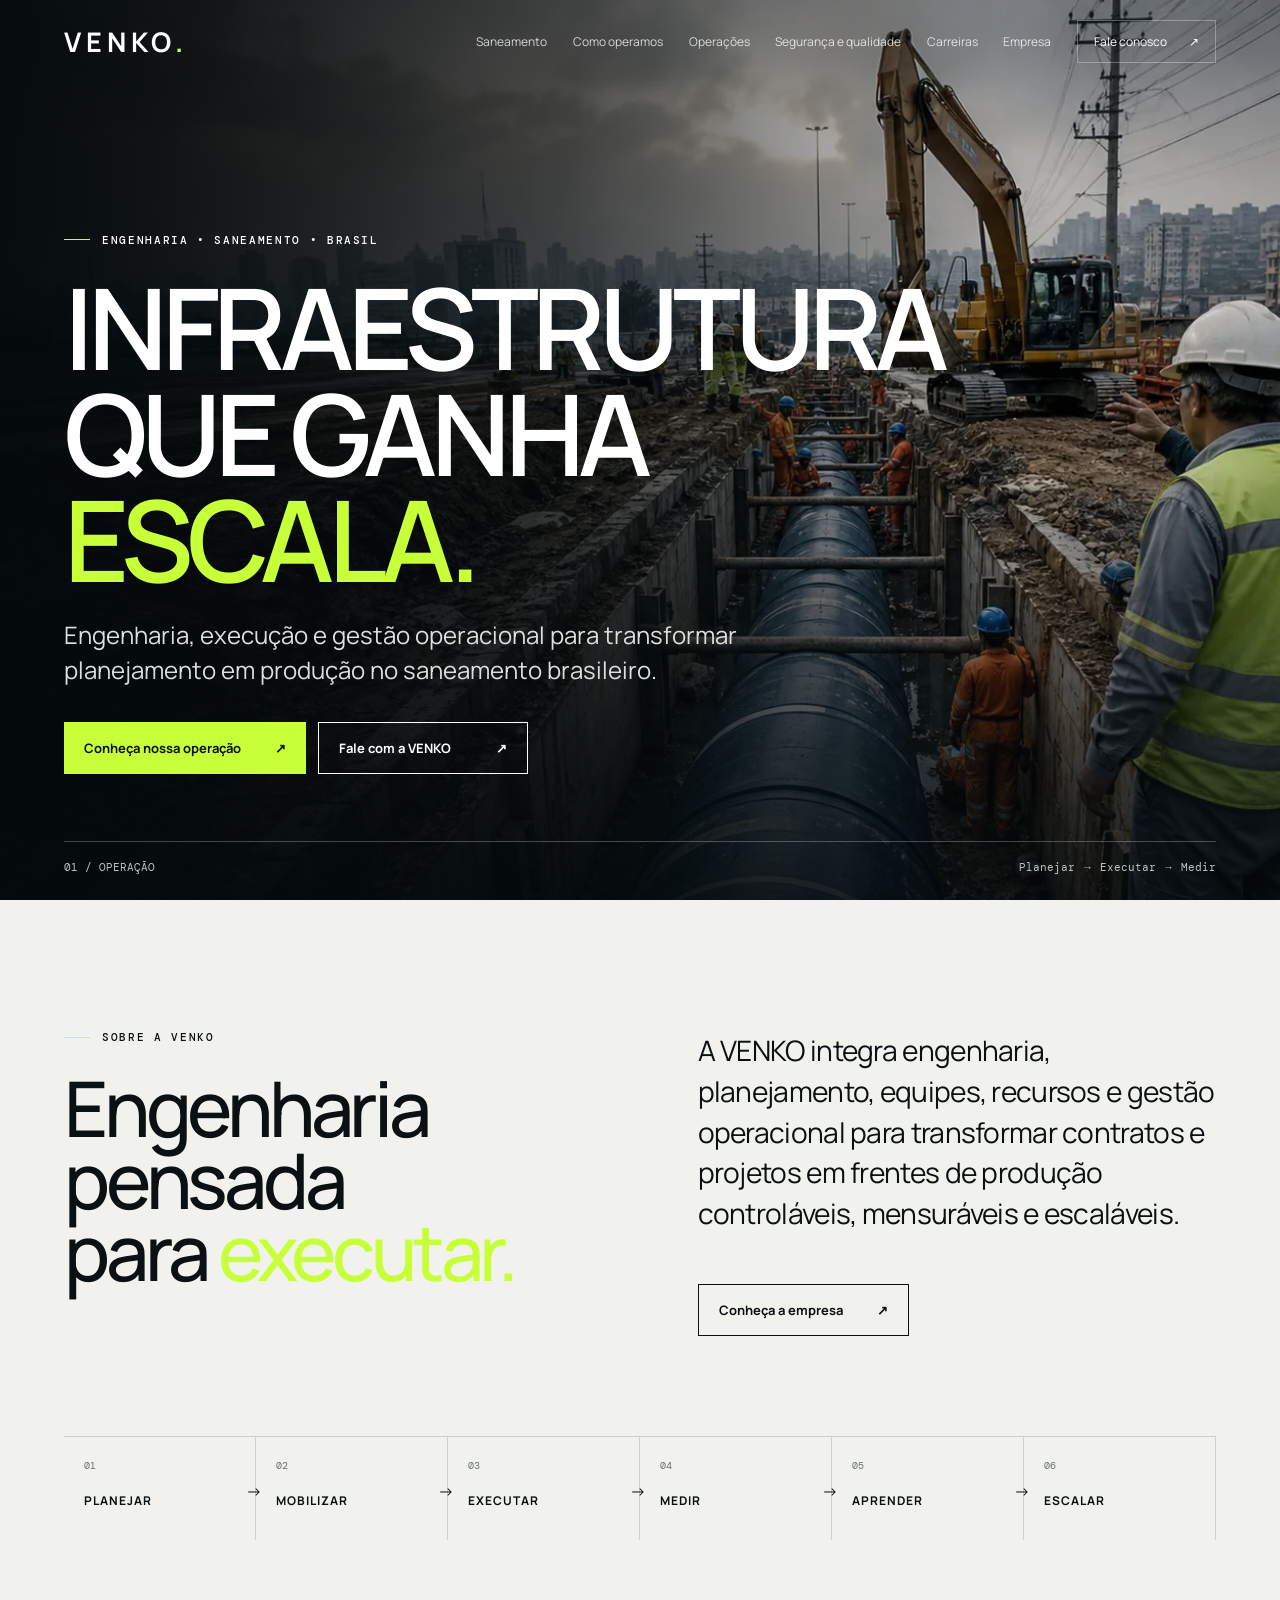
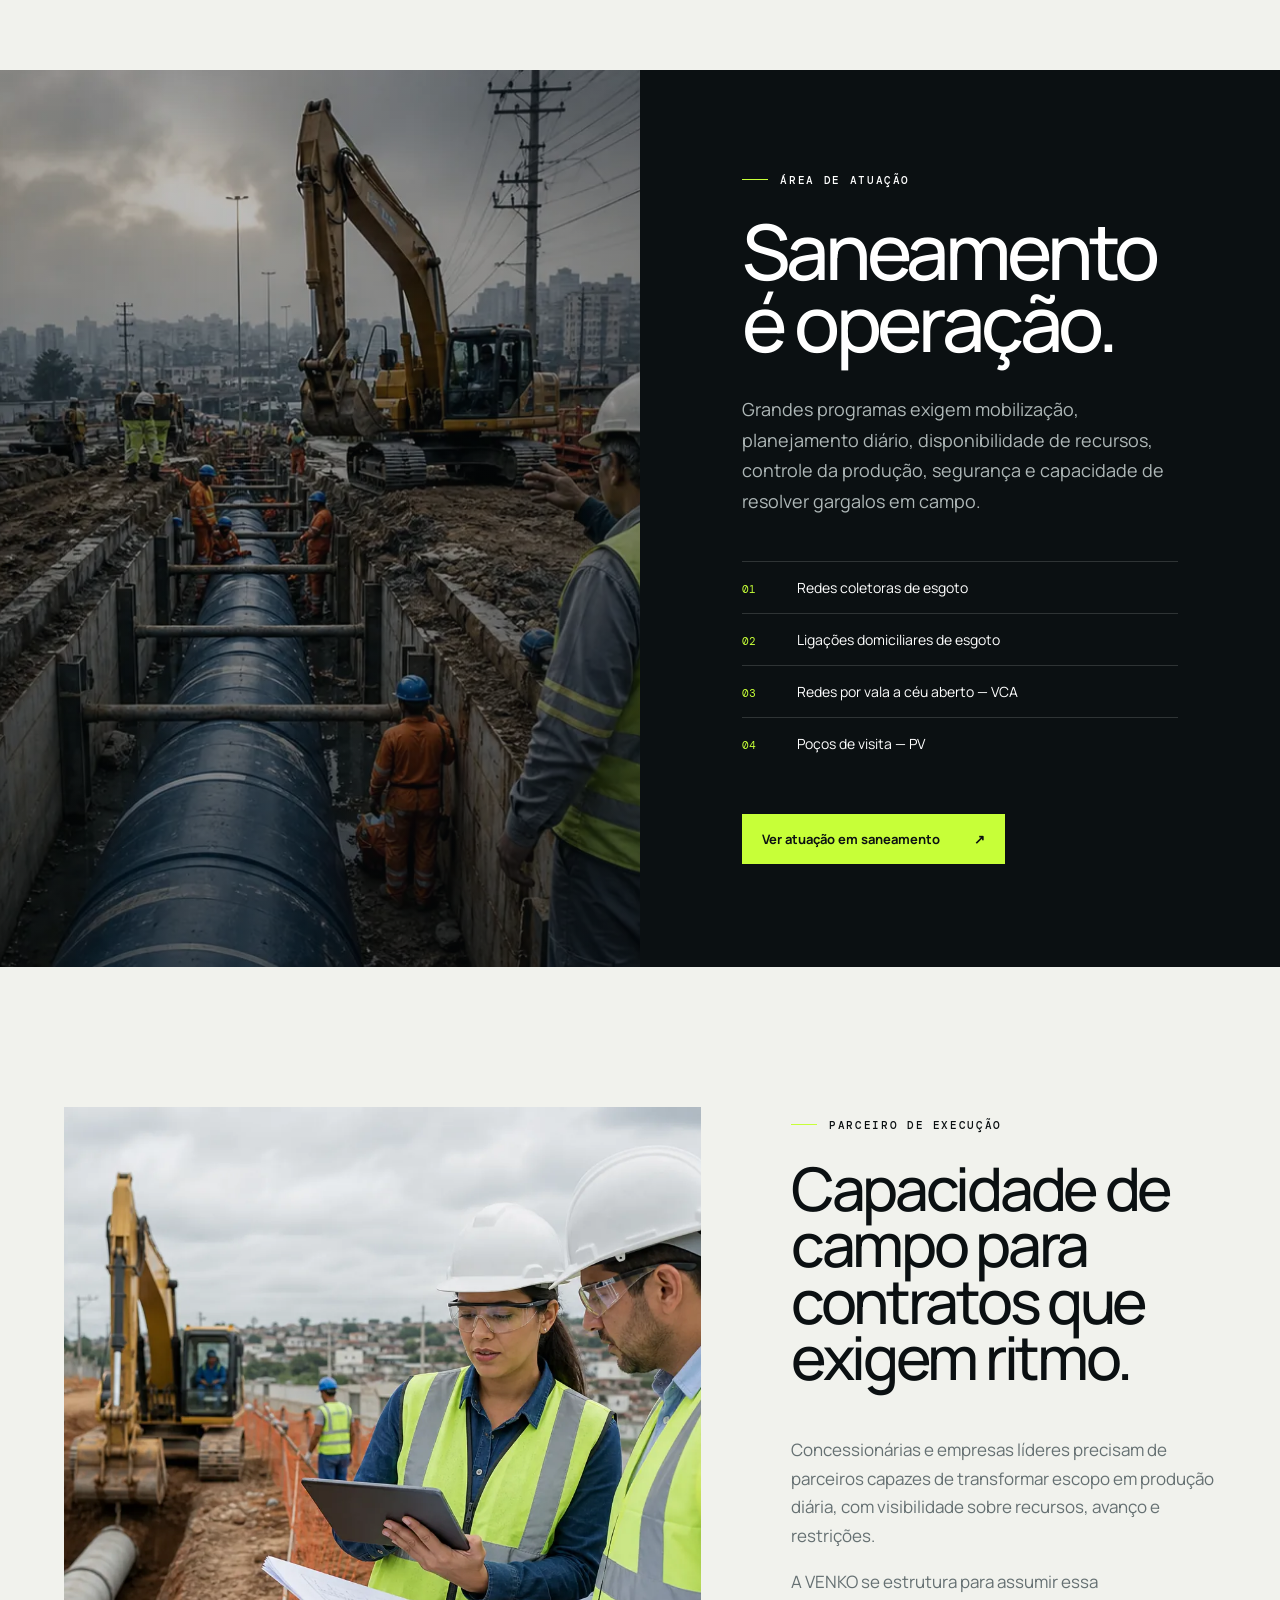
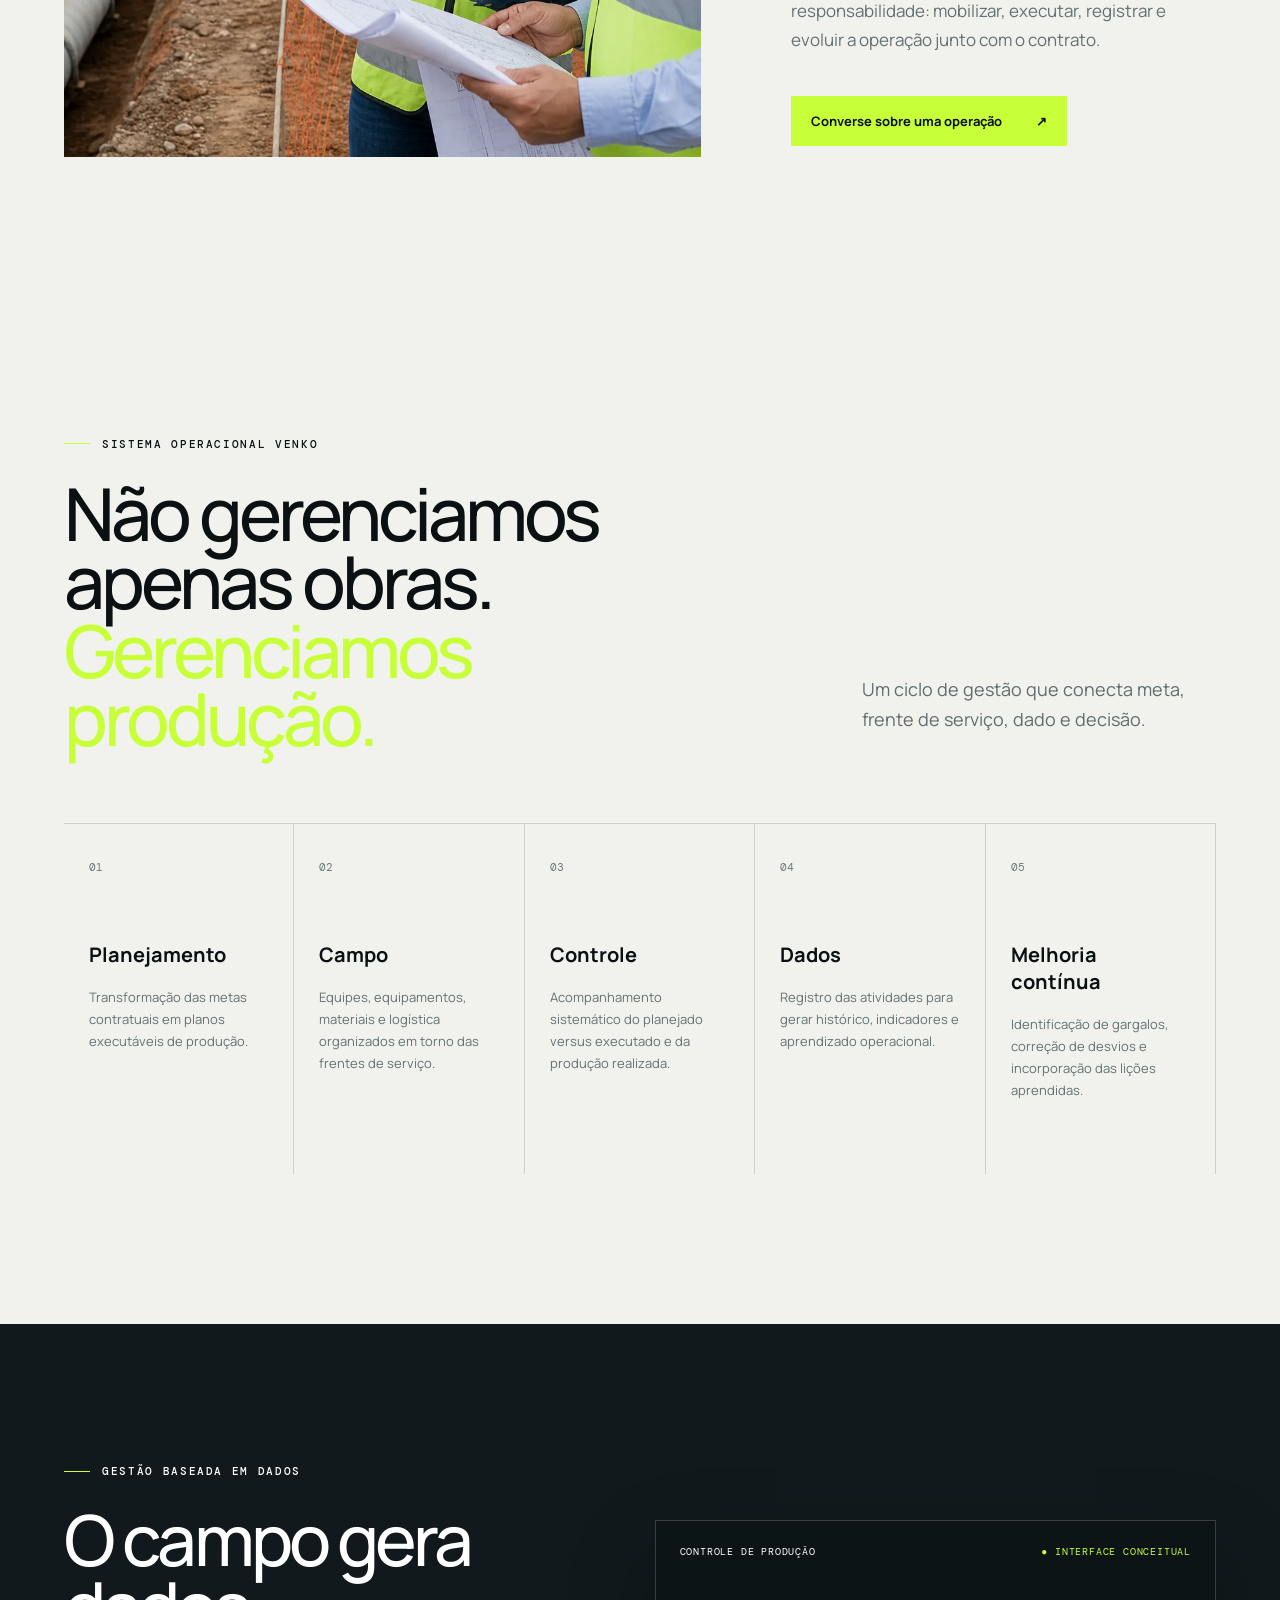
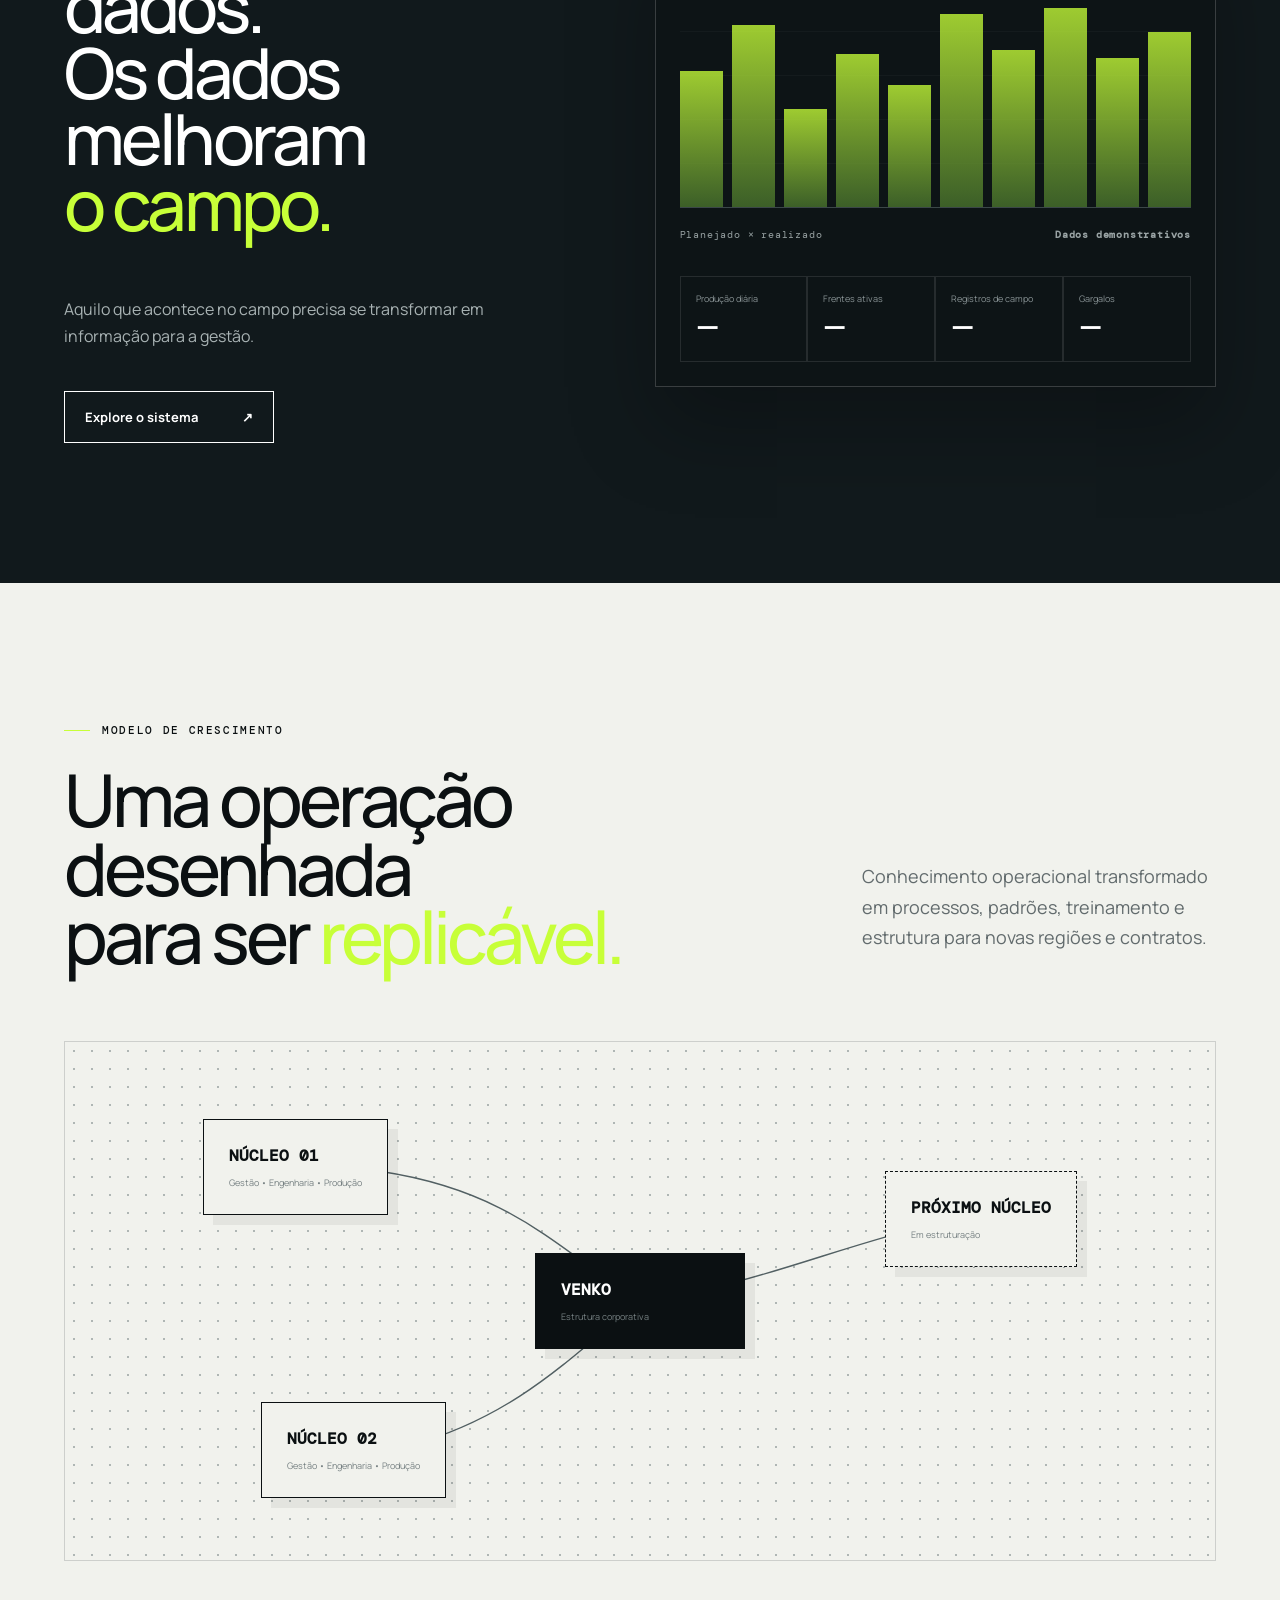
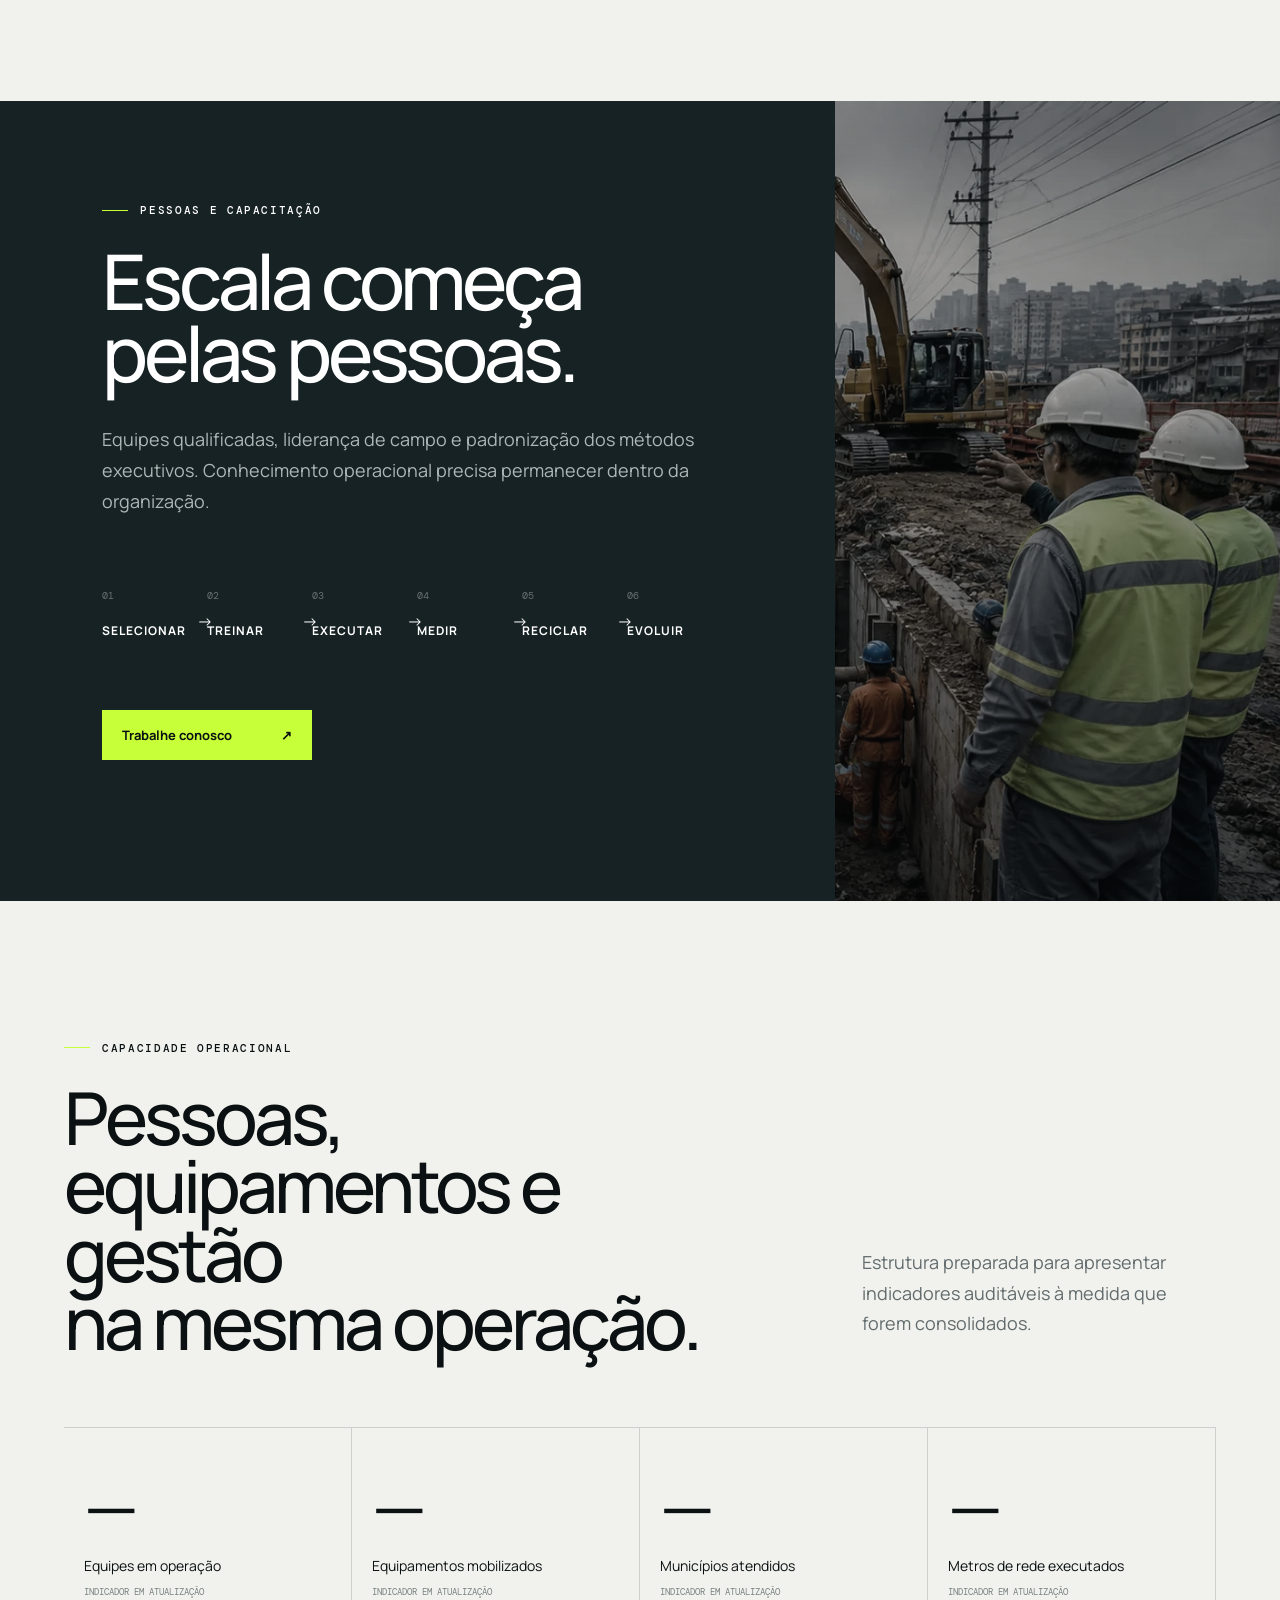
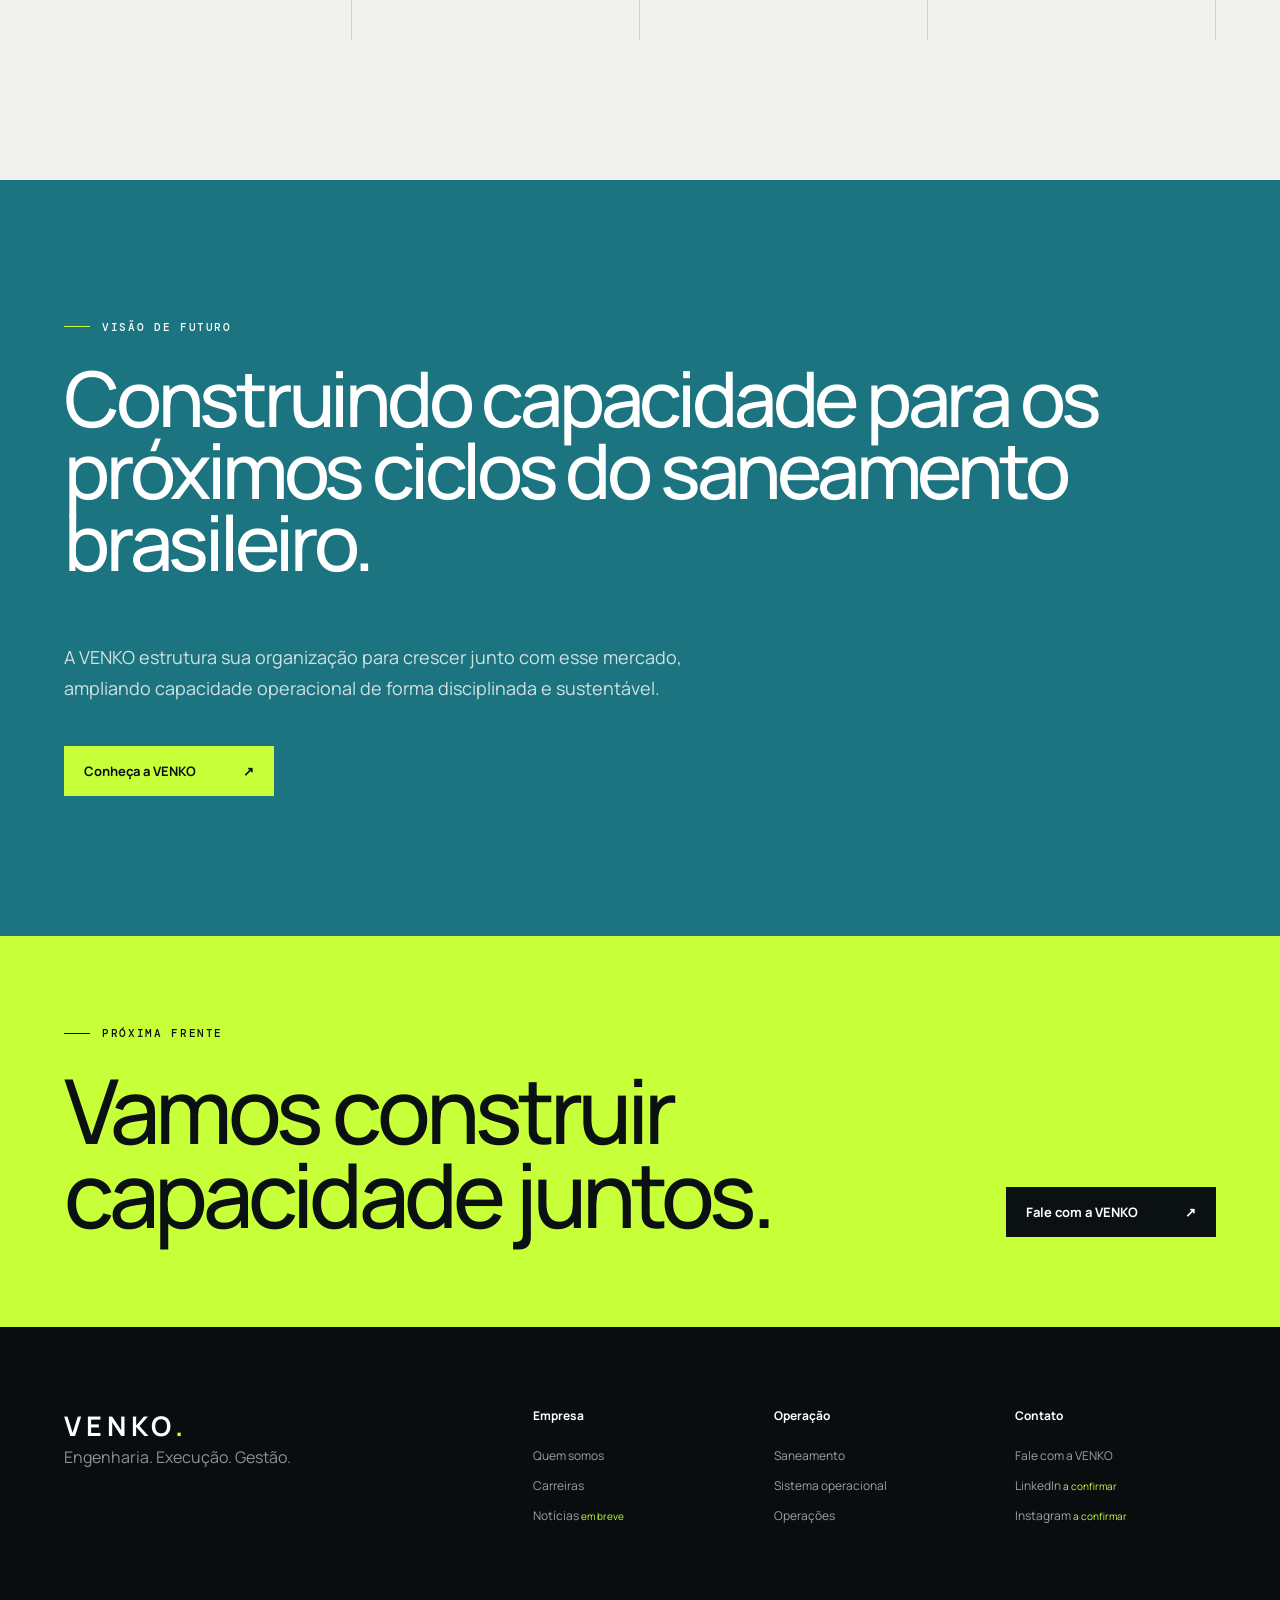
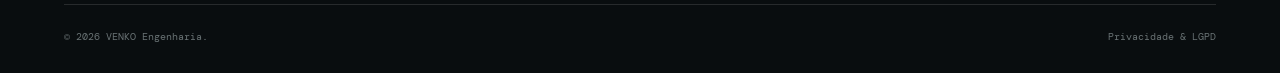
==== index.html @ d43f44df "Importa o site do ChatGPT (2026-11-06)" ====
<!DOCTYPE html><!--0ef9Xrgvtz2XCL1EiKW09--><html lang="pt-BR"><head><script src="/rdo-mudou.js"></script><meta charSet="utf-8"/><meta name="viewport" content="width=device-width, initial-scale=1"/><link rel="stylesheet" href="/_next/static/css/893fa076378cb533.css" data-precedence="next"/><link rel="preload" as="script" fetchPriority="low" href="/_next/static/chunks/webpack-22a1e3f09e2c9aa4.js"/><script src="/_next/static/chunks/b3080de7-efa1aadda54622d9.js" async=""></script><script src="/_next/static/chunks/612-9e0fa1d38fb173f1.js" async=""></script><script src="/_next/static/chunks/main-app-0a0c84fe1ac95646.js" async=""></script><script src="/_next/static/chunks/342-fed2cbee97f91799.js" async=""></script><script src="/_next/static/chunks/app/page-a1f473f539faaf9e.js" async=""></script><title>VENKO | Engenharia, execução e gestão em saneamento</title><meta name="description" content="Engenharia, execução e gestão operacional para transformar planejamento em produção no saneamento brasileiro."/><meta name="keywords" content="empresa de saneamento,obras de saneamento,infraestrutura de saneamento,execução de rede de esgoto,engenharia de saneamento"/><meta name="robots" content="index, follow"/><meta property="og:title" content="VENKO — Infraestrutura que ganha escala."/><meta property="og:description" content="Engenharia, execução e gestão operacional no saneamento brasileiro."/><meta property="og:locale" content="pt_BR"/><meta property="og:type" content="website"/><meta name="twitter:card" content="summary"/><meta name="twitter:title" content="VENKO — Infraestrutura que ganha escala."/><meta name="twitter:description" content="Engenharia, execução e gestão operacional no saneamento brasileiro."/><script src="/_next/static/chunks/polyfills-42372ed130431b0a.js" noModule=""></script></head><body><div hidden=""><!--$--><!--/$--></div><header class="header "><a class="logo" aria-label="VENKO — início" href="/">VENKO<span>.</span></a><button class="menuBtn" aria-expanded="false" aria-label="Abrir menu"><i></i><i></i></button><nav class=""><a href="/saneamento/">Saneamento</a><a href="/como-operamos/">Como operamos</a><a href="/operacoes/">Operações</a><a href="/seguranca-qualidade/">Segurança e qualidade</a><a href="/carreiras/">Carreiras</a><a href="/empresa/">Empresa</a><a class="navCta" href="/contato/">Fale conosco <span aria-hidden="true">↗</span></a></nav></header><main><section class="hero"><div class="heroMedia"></div><div class="heroShade"></div><div class="heroContent"><div class="eyebrow"><i></i>Engenharia • Saneamento • Brasil</div><h1>INFRAESTRUTURA<br/>QUE GANHA <em>ESCALA.</em></h1><p>Engenharia, execução e gestão operacional para transformar planejamento em produção no saneamento brasileiro.</p><div class="actions"><a class="button" href="/como-operamos/">Conheça nossa operação<span aria-hidden="true">↗</span></a><a class="button ghost" href="/contato/">Fale com a VENKO<span aria-hidden="true">↗</span></a></div></div><div class="heroMeta"><span>01 / OPERAÇÃO</span><span>Planejar → Executar → Medir</span></div></section><section class="intro wrap"><div><div class="eyebrow"><i></i>Sobre a VENKO</div><h2>Engenharia pensada<br/>para <em>executar.</em></h2></div><div><p class="lead">A VENKO integra engenharia, planejamento, equipes, recursos e gestão operacional para transformar contratos e projetos em frentes de produção controláveis, mensuráveis e escaláveis.</p><a class="button ghost" href="/empresa/">Conheça a empresa<span aria-hidden="true">↗</span></a></div></section><section class="wrap cycle"><div class="flow" aria-label="Planejar, Mobilizar, Executar, Medir, Aprender, Escalar"><div><span>01</span><b>Planejar</b></div><div><span>02</span><b>Mobilizar</b></div><div><span>03</span><b>Executar</b></div><div><span>04</span><b>Medir</b></div><div><span>05</span><b>Aprender</b></div><div><span>06</span><b>Escalar</b></div></div></section><section class="dark split"><div class="photoPanel sanitation"></div><div class="copyPanel"><div class="eyebrow"><i></i>Área de atuação</div><h2>Saneamento<br/>é operação.</h2><p>Grandes programas exigem mobilização, planejamento diário, disponibilidade de recursos, controle da produção, segurança e capacidade de resolver gargalos em campo.</p><div class="serviceMini"><div><span>0<!-- -->1</span>Redes coletoras de esgoto</div><div><span>0<!-- -->2</span>Ligações domiciliares de esgoto</div><div><span>0<!-- -->3</span>Redes por vala a céu aberto — VCA</div><div><span>0<!-- -->4</span>Poços de visita — PV</div></div><a class="button" href="/saneamento/">Ver atuação em saneamento<span aria-hidden="true">↗</span></a></div></section><section class="proof wrap"><div class="proofImage fieldEngineering"></div><div class="proofCopy"><div class="eyebrow"><i></i>Parceiro de execução</div><h2>Capacidade de campo para contratos que exigem ritmo.</h2><p>Concessionárias e empresas líderes precisam de parceiros capazes de transformar escopo em produção diária, com visibilidade sobre recursos, avanço e restrições.</p><p>A VENKO se estrutura para assumir essa responsabilidade: mobilizar, executar, registrar e evoluir a operação junto com o contrato.</p><a class="button" href="/contato/">Converse sobre uma operação<span aria-hidden="true">↗</span></a></div></section><section class="system wrap"><div class="sectionHead"><div><div class="eyebrow"><i></i>Sistema Operacional VENKO</div><h2>Não gerenciamos apenas obras.<br/><em>Gerenciamos produção.</em></h2></div><p>Um ciclo de gestão que conecta meta, frente de serviço, dado e decisão.</p></div><div class="pillarGrid"><article><span>01</span><h3>Planejamento</h3><p>Transformação das metas contratuais em planos executáveis de produção.</p></article><article><span>02</span><h3>Campo</h3><p>Equipes, equipamentos, materiais e logística organizados em torno das frentes de serviço.</p></article><article><span>03</span><h3>Controle</h3><p>Acompanhamento sistemático do planejado versus executado e da produção realizada.</p></article><article><span>04</span><h3>Dados</h3><p>Registro das atividades para gerar histórico, indicadores e aprendizado operacional.</p></article><article><span>05</span><h3>Melhoria contínua</h3><p>Identificação de gargalos, correção de desvios e incorporação das lições aprendidas.</p></article></div></section><section class="data"><div class="wrap dataGrid"><div><div class="eyebrow"><i></i>Gestão baseada em dados</div><h2>O campo gera dados.<br/>Os dados melhoram<br/><em>o campo.</em></h2><p>Aquilo que acontece no campo precisa se transformar em informação para a gestão.</p><a class="button ghost" href="/como-operamos/">Explore o sistema<span aria-hidden="true">↗</span></a></div><div class="dashboard" aria-label="Interface conceitual de indicadores"><div class="dashTop"><span>CONTROLE DE PRODUÇÃO</span><span class="live">● INTERFACE CONCEITUAL</span></div><div class="bars"><i style="height:62%"></i><i style="height:83%"></i><i style="height:45%"></i><i style="height:70%"></i><i style="height:56%"></i><i style="height:88%"></i><i style="height:72%"></i><i style="height:91%"></i><i style="height:68%"></i><i style="height:80%"></i></div><div class="dashLine"><span>Planejado × realizado</span><b>Dados demonstrativos</b></div><div class="dashCells"><div><small>Produção diária</small><strong>—</strong></div><div><small>Frentes ativas</small><strong>—</strong></div><div><small>Registros de campo</small><strong>—</strong></div><div><small>Gargalos</small><strong>—</strong></div></div></div></div></section><section class="replicable wrap"><div class="sectionHead"><div><div class="eyebrow"><i></i>Modelo de crescimento</div><h2>Uma operação desenhada<br/>para ser <em>replicável.</em></h2></div><p>Conhecimento operacional transformado em processos, padrões, treinamento e estrutura para novas regiões e contratos.</p></div><div class="network"><svg class="networkLines" viewBox="0 0 1000 520" preserveAspectRatio="none" aria-hidden="true"><path d="M275 130 C390 150 430 210 500 260"></path><path d="M300 405 C395 375 445 310 500 260"></path><path d="M500 260 C600 245 670 205 765 180"></path></svg><div class="core">VENKO<small>Estrutura corporativa</small></div><div class="node n1">Núcleo 01<small>Gestão • Engenharia • Produção</small></div><div class="node n2">Núcleo 02<small>Gestão • Engenharia • Produção</small></div><div class="node n3">Próximo núcleo<small>Em estruturação</small></div></div></section><section class="people split"><div class="copyPanel"><div class="eyebrow"><i></i>Pessoas e capacitação</div><h2>Escala começa<br/>pelas pessoas.</h2><p>Equipes qualificadas, liderança de campo e padronização dos métodos executivos. Conhecimento operacional precisa permanecer dentro da organização.</p><div class="flow" aria-label="Selecionar, Treinar, Executar, Medir, Reciclar, Evoluir"><div><span>01</span><b>Selecionar</b></div><div><span>02</span><b>Treinar</b></div><div><span>03</span><b>Executar</b></div><div><span>04</span><b>Medir</b></div><div><span>05</span><b>Reciclar</b></div><div><span>06</span><b>Evoluir</b></div></div><a class="button" href="/carreiras/">Trabalhe conosco<span aria-hidden="true">↗</span></a></div><div class="photoPanel peoplePhoto"></div></section><section class="metrics wrap"><div class="sectionHead"><div><div class="eyebrow"><i></i>Capacidade operacional</div><h2>Pessoas, equipamentos e gestão<br/>na mesma operação.</h2></div><p>Estrutura preparada para apresentar indicadores auditáveis à medida que forem consolidados.</p></div><div class="metricGrid"><div class="metric"><strong>—</strong><p>Equipes em operação</p><small>Indicador em atualização</small></div><div class="metric"><strong>—</strong><p>Equipamentos mobilizados</p><small>Indicador em atualização</small></div><div class="metric"><strong>—</strong><p>Municípios atendidos</p><small>Indicador em atualização</small></div><div class="metric"><strong>—</strong><p>Metros de rede executados</p><small>Indicador em atualização</small></div></div></section><section class="future"><div class="wrap"><div class="eyebrow"><i></i>Visão de futuro</div><h2>Construindo capacidade para os próximos ciclos do saneamento brasileiro.</h2><p>A VENKO estrutura sua organização para crescer junto com esse mercado, ampliando capacidade operacional de forma disciplinada e sustentável.</p><a class="button" href="/empresa/">Conheça a VENKO<span aria-hidden="true">↗</span></a></div></section><section class="cta"><div><div class="eyebrow"><i></i>Próxima frente</div><h2>Vamos construir<br/>capacidade juntos.</h2></div><a class="button" href="/contato/">Fale com a VENKO<span aria-hidden="true">↗</span></a></section></main><footer><div class="footerTop"><div><div class="logo">VENKO<span>.</span></div><p>Engenharia. Execução. Gestão.</p></div><div class="footerLinks"><div><b>Empresa</b><a href="/empresa/">Quem somos</a><a href="/carreiras/">Carreiras</a><span>Notícias <small>em breve</small></span></div><div><b>Operação</b><a href="/saneamento/">Saneamento</a><a href="/como-operamos/">Sistema operacional</a><a href="/operacoes/">Operações</a></div><div><b>Contato</b><a href="/contato/">Fale com a VENKO</a><span>LinkedIn <small>a confirmar</small></span><span>Instagram <small>a confirmar</small></span></div></div></div><div class="footerBottom"><span>© <!-- -->2026<!-- --> VENKO Engenharia.</span><span>Privacidade &amp; LGPD</span></div></footer><!--$--><!--/$--><script src="/_next/static/chunks/webpack-22a1e3f09e2c9aa4.js" id="_R_" async=""></script><script>(self.__next_f=self.__next_f||[]).push([0])</script><script>self.__next_f.push([1,"1:\"$Sreact.fragment\"\n2:I[9983,[],\"\"]\n3:I[5795,[],\"\"]\n4:I[4045,[\"342\",\"static/chunks/342-fed2cbee97f91799.js\",\"974\",\"static/chunks/app/page-a1f473f539faaf9e.js\"],\"Layout\"]\n5:I[4045,[\"342\",\"static/chunks/342-fed2cbee97f91799.js\",\"974\",\"static/chunks/app/page-a1f473f539faaf9e.js\"],\"Eyebrow\"]\n6:I[4045,[\"342\",\"static/chunks/342-fed2cbee97f91799.js\",\"974\",\"static/chunks/app/page-a1f473f539faaf9e.js\"],\"Button\"]\n7:I[4045,[\"342\",\"static/chunks/342-fed2cbee97f91799.js\",\"974\",\"static/chunks/app/page-a1f473f539faaf9e.js\"],\"Flow\"]\n12:I[2565,[],\"\"]\n:HL[\"/_next/static/css/893fa076378cb533.css\",\"style\"]\n"])</script><script>self.__next_f.push([1,"0:{\"P\":null,\"b\":\"0ef9Xrgvtz2XCL1EiKW09\",\"p\":\"\",\"c\":[\"\",\"\"],\"i\":false,\"f\":[[[\"\",{\"children\":[\"__PAGE__\",{}]},\"$undefined\",\"$undefined\",true],[\"\",[\"$\",\"$1\",\"c\",{\"children\":[[[\"$\",\"link\",\"0\",{\"rel\":\"stylesheet\",\"href\":\"/_next/static/css/893fa076378cb533.css\",\"precedence\":\"next\",\"crossOrigin\":\"$undefined\",\"nonce\":\"$undefined\"}]],[\"$\",\"html\",null,{\"lang\":\"pt-BR\",\"children\":[\"$\",\"body\",null,{\"children\":[\"$\",\"$L2\",null,{\"parallelRouterKey\":\"children\",\"error\":\"$undefined\",\"errorStyles\":\"$undefined\",\"errorScripts\":\"$undefined\",\"template\":[\"$\",\"$L3\",null,{}],\"templateStyles\":\"$undefined\",\"templateScripts\":\"$undefined\",\"notFound\":[[[\"$\",\"title\",null,{\"children\":\"404: This page could not be found.\"}],[\"$\",\"div\",null,{\"style\":{\"fontFamily\":\"system-ui,\\\"Segoe UI\\\",Roboto,Helvetica,Arial,sans-serif,\\\"Apple Color Emoji\\\",\\\"Segoe UI Emoji\\\"\",\"height\":\"100vh\",\"textAlign\":\"center\",\"display\":\"flex\",\"flexDirection\":\"column\",\"alignItems\":\"center\",\"justifyContent\":\"center\"},\"children\":[\"$\",\"div\",null,{\"children\":[[\"$\",\"style\",null,{\"dangerouslySetInnerHTML\":{\"__html\":\"body{color:#000;background:#fff;margin:0}.next-error-h1{border-right:1px solid rgba(0,0,0,.3)}@media (prefers-color-scheme:dark){body{color:#fff;background:#000}.next-error-h1{border-right:1px solid rgba(255,255,255,.3)}}\"}}],[\"$\",\"h1\",null,{\"className\":\"next-error-h1\",\"style\":{\"display\":\"inline-block\",\"margin\":\"0 20px 0 0\",\"padding\":\"0 23px 0 0\",\"fontSize\":24,\"fontWeight\":500,\"verticalAlign\":\"top\",\"lineHeight\":\"49px\"},\"children\":404}],[\"$\",\"div\",null,{\"style\":{\"display\":\"inline-block\"},\"children\":[\"$\",\"h2\",null,{\"style\":{\"fontSize\":14,\"fontWeight\":400,\"lineHeight\":\"49px\",\"margin\":0},\"children\":\"This page could not be found.\"}]}]]}]}]],[]],\"forbidden\":\"$undefined\",\"unauthorized\":\"$undefined\"}]}]}]]}],{\"children\":[\"__PAGE__\",[\"$\",\"$1\",\"c\",{\"children\":[[\"$\",\"$L4\",null,{\"children\":[[\"$\",\"section\",null,{\"className\":\"hero\",\"children\":[[\"$\",\"div\",null,{\"className\":\"heroMedia\"}],[\"$\",\"div\",null,{\"className\":\"heroShade\"}],[\"$\",\"div\",null,{\"className\":\"heroContent\",\"children\":[[\"$\",\"$L5\",null,{\"children\":\"Engenharia • Saneamento • Brasil\"}],[\"$\",\"h1\",null,{\"children\":[\"INFRAESTRUTURA\",[\"$\",\"br\",null,{}],\"QUE GANHA \",[\"$\",\"em\",null,{\"children\":\"ESCALA.\"}]]}],[\"$\",\"p\",null,{\"children\":\"Engenharia, execução e gestão operacional para transformar planejamento em produção no saneamento brasileiro.\"}],[\"$\",\"div\",null,{\"className\":\"actions\",\"children\":[[\"$\",\"$L6\",null,{\"href\":\"/como-operamos\",\"children\":\"Conheça nossa operação\"}],[\"$\",\"$L6\",null,{\"href\":\"/contato\",\"ghost\":true,\"children\":\"Fale com a VENKO\"}]]}]]}],[\"$\",\"div\",null,{\"className\":\"heroMeta\",\"children\":[[\"$\",\"span\",null,{\"children\":\"01 / OPERAÇÃO\"}],[\"$\",\"span\",null,{\"children\":\"Planejar → Executar → Medir\"}]]}]]}],[\"$\",\"section\",null,{\"className\":\"intro wrap\",\"children\":[[\"$\",\"div\",null,{\"children\":[[\"$\",\"$L5\",null,{\"children\":\"Sobre a VENKO\"}],[\"$\",\"h2\",null,{\"children\":[\"Engenharia pensada\",[\"$\",\"br\",null,{}],\"para \",[\"$\",\"em\",null,{\"children\":\"executar.\"}]]}]]}],[\"$\",\"div\",null,{\"children\":[[\"$\",\"p\",null,{\"className\":\"lead\",\"children\":\"A VENKO integra engenharia, planejamento, equipes, recursos e gestão operacional para transformar contratos e projetos em frentes de produção controláveis, mensuráveis e escaláveis.\"}],[\"$\",\"$L6\",null,{\"href\":\"/empresa\",\"ghost\":true,\"children\":\"Conheça a empresa\"}]]}]]}],[\"$\",\"section\",null,{\"className\":\"wrap cycle\",\"children\":[\"$\",\"$L7\",null,{\"items\":[\"Planejar\",\"Mobilizar\",\"Executar\",\"Medir\",\"Aprender\",\"Escalar\"]}]}],[\"$\",\"section\",null,{\"className\":\"dark split\",\"children\":[[\"$\",\"div\",null,{\"className\":\"photoPanel sanitation\"}],[\"$\",\"div\",null,{\"className\":\"copyPanel\",\"children\":[[\"$\",\"$L5\",null,{\"children\":\"Área de atuação\"}],[\"$\",\"h2\",null,{\"children\":[\"Saneamento\",[\"$\",\"br\",null,{}],\"é operação.\"]}],[\"$\",\"p\",null,{\"children\":\"Grandes programas exigem mobilização, planejamento diário, disponibilidade de recursos, controle da produção, segurança e capacidade de resolver gargalos em campo.\"}],[\"$\",\"div\",null,{\"className\":\"serviceMini\",\"children\":[[\"$\",\"div\",\"Redes coletoras de esgoto\",{\"children\":[[\"$\",\"span\",null,{\"children\":[\"0\",1]}],\"Redes coletoras de esgoto\"]}],[\"$\",\"div\",\"Ligações domiciliares de esgoto\",{\"children\":[[\"$\",\"span\",null,{\"children\":[\"0\",2]}],\"Ligações domiciliares de esgoto\"]}],[\"$\",\"div\",\"Redes por vala a céu aberto — VCA\",{\"children\":[[\"$\",\"span\",null,{\"children\":[\"0\",3]}],\"Redes por vala a céu aberto — VCA\"]}],[\"$\",\"div\",\"Poços de visita — PV\",{\"children\":[[\"$\",\"span\",null,{\"children\":[\"0\",4]}],\"Poços de visita — PV\"]}]]}],[\"$\",\"$L6\",null,{\"href\":\"/saneamento\",\"children\":\"Ver atuação em saneamento\"}]]}]]}],[\"$\",\"section\",null,{\"className\":\"proof wrap\",\"children\":[[\"$\",\"div\",null,{\"className\":\"proofImage fieldEngineering\"}],\"$L8\"]}],\"$L9\",\"$La\",\"$Lb\",\"$Lc\",\"$Ld\",\"$Le\",\"$Lf\"]}],null,\"$L10\"]}],{},null,false]},null,false],\"$L11\",false]],\"m\":\"$undefined\",\"G\":[\"$12\",[]],\"s\":false,\"S\":true}\n"])</script><script>self.__next_f.push([1,"13:I[4045,[\"342\",\"static/chunks/342-fed2cbee97f91799.js\",\"974\",\"static/chunks/app/page-a1f473f539faaf9e.js\"],\"Metric\"]\n14:I[4045,[\"342\",\"static/chunks/342-fed2cbee97f91799.js\",\"974\",\"static/chunks/app/page-a1f473f539faaf9e.js\"],\"CTA\"]\n15:I[4902,[],\"OutletBoundary\"]\n17:I[5451,[],\"AsyncMetadataOutlet\"]\n19:I[4902,[],\"ViewportBoundary\"]\n1b:I[4902,[],\"MetadataBoundary\"]\n1c:\"$Sreact.suspense\"\n8:[\"$\",\"div\",null,{\"className\":\"proofCopy\",\"children\":[[\"$\",\"$L5\",null,{\"children\":\"Parceiro de execução\"}],[\"$\",\"h2\",null,{\"children\":\"Capacidade de campo para contratos que exigem ritmo.\"}],[\"$\",\"p\",null,{\"children\":\"Concessionárias e empresas líderes precisam de parceiros capazes de transformar escopo em produção diária, com visibilidade sobre recursos, avanço e restrições.\"}],[\"$\",\"p\",null,{\"children\":\"A VENKO se estrutura para assumir essa responsabilidade: mobilizar, executar, registrar e evoluir a operação junto com o contrato.\"}],[\"$\",\"$L6\",null,{\"href\":\"/contato\",\"children\":\"Converse sobre uma operação\"}]]}]\n"])</script><script>self.__next_f.push([1,"9:[\"$\",\"section\",null,{\"className\":\"system wrap\",\"children\":[[\"$\",\"div\",null,{\"className\":\"sectionHead\",\"children\":[[\"$\",\"div\",null,{\"children\":[[\"$\",\"$L5\",null,{\"children\":\"Sistema Operacional VENKO\"}],[\"$\",\"h2\",null,{\"children\":[\"Não gerenciamos apenas obras.\",[\"$\",\"br\",null,{}],[\"$\",\"em\",null,{\"children\":\"Gerenciamos produção.\"}]]}]]}],[\"$\",\"p\",null,{\"children\":\"Um ciclo de gestão que conecta meta, frente de serviço, dado e decisão.\"}]]}],[\"$\",\"div\",null,{\"className\":\"pillarGrid\",\"children\":[[\"$\",\"article\",\"01\",{\"children\":[[\"$\",\"span\",null,{\"children\":\"01\"}],[\"$\",\"h3\",null,{\"children\":\"Planejamento\"}],[\"$\",\"p\",null,{\"children\":\"Transformação das metas contratuais em planos executáveis de produção.\"}]]}],[\"$\",\"article\",\"02\",{\"children\":[[\"$\",\"span\",null,{\"children\":\"02\"}],[\"$\",\"h3\",null,{\"children\":\"Campo\"}],[\"$\",\"p\",null,{\"children\":\"Equipes, equipamentos, materiais e logística organizados em torno das frentes de serviço.\"}]]}],[\"$\",\"article\",\"03\",{\"children\":[[\"$\",\"span\",null,{\"children\":\"03\"}],[\"$\",\"h3\",null,{\"children\":\"Controle\"}],[\"$\",\"p\",null,{\"children\":\"Acompanhamento sistemático do planejado versus executado e da produção realizada.\"}]]}],[\"$\",\"article\",\"04\",{\"children\":[[\"$\",\"span\",null,{\"children\":\"04\"}],[\"$\",\"h3\",null,{\"children\":\"Dados\"}],[\"$\",\"p\",null,{\"children\":\"Registro das atividades para gerar histórico, indicadores e aprendizado operacional.\"}]]}],[\"$\",\"article\",\"05\",{\"children\":[[\"$\",\"span\",null,{\"children\":\"05\"}],[\"$\",\"h3\",null,{\"children\":\"Melhoria contínua\"}],[\"$\",\"p\",null,{\"children\":\"Identificação de gargalos, correção de desvios e incorporação das lições aprendidas.\"}]]}]]}]]}]\n"])</script><script>self.__next_f.push([1,"a:[\"$\",\"section\",null,{\"className\":\"data\",\"children\":[\"$\",\"div\",null,{\"className\":\"wrap dataGrid\",\"children\":[[\"$\",\"div\",null,{\"children\":[[\"$\",\"$L5\",null,{\"children\":\"Gestão baseada em dados\"}],[\"$\",\"h2\",null,{\"children\":[\"O campo gera dados.\",[\"$\",\"br\",null,{}],\"Os dados melhoram\",[\"$\",\"br\",null,{}],[\"$\",\"em\",null,{\"children\":\"o campo.\"}]]}],[\"$\",\"p\",null,{\"children\":\"Aquilo que acontece no campo precisa se transformar em informação para a gestão.\"}],[\"$\",\"$L6\",null,{\"href\":\"/como-operamos\",\"ghost\":true,\"children\":\"Explore o sistema\"}]]}],[\"$\",\"div\",null,{\"className\":\"dashboard\",\"aria-label\":\"Interface conceitual de indicadores\",\"children\":[[\"$\",\"div\",null,{\"className\":\"dashTop\",\"children\":[[\"$\",\"span\",null,{\"children\":\"CONTROLE DE PRODUÇÃO\"}],[\"$\",\"span\",null,{\"className\":\"live\",\"children\":\"● INTERFACE CONCEITUAL\"}]]}],[\"$\",\"div\",null,{\"className\":\"bars\",\"children\":[[\"$\",\"i\",\"0\",{\"style\":{\"height\":\"62%\"}}],[\"$\",\"i\",\"1\",{\"style\":{\"height\":\"83%\"}}],[\"$\",\"i\",\"2\",{\"style\":{\"height\":\"45%\"}}],[\"$\",\"i\",\"3\",{\"style\":{\"height\":\"70%\"}}],[\"$\",\"i\",\"4\",{\"style\":{\"height\":\"56%\"}}],[\"$\",\"i\",\"5\",{\"style\":{\"height\":\"88%\"}}],[\"$\",\"i\",\"6\",{\"style\":{\"height\":\"72%\"}}],[\"$\",\"i\",\"7\",{\"style\":{\"height\":\"91%\"}}],[\"$\",\"i\",\"8\",{\"style\":{\"height\":\"68%\"}}],[\"$\",\"i\",\"9\",{\"style\":{\"height\":\"80%\"}}]]}],[\"$\",\"div\",null,{\"className\":\"dashLine\",\"children\":[[\"$\",\"span\",null,{\"children\":\"Planejado × realizado\"}],[\"$\",\"b\",null,{\"children\":\"Dados demonstrativos\"}]]}],[\"$\",\"div\",null,{\"className\":\"dashCells\",\"children\":[[\"$\",\"div\",\"Produção diária\",{\"children\":[[\"$\",\"small\",null,{\"children\":\"Produção diária\"}],[\"$\",\"strong\",null,{\"children\":\"—\"}]]}],[\"$\",\"div\",\"Frentes ativas\",{\"children\":[[\"$\",\"small\",null,{\"children\":\"Frentes ativas\"}],[\"$\",\"strong\",null,{\"children\":\"—\"}]]}],[\"$\",\"div\",\"Registros de campo\",{\"children\":[[\"$\",\"small\",null,{\"children\":\"Registros de campo\"}],[\"$\",\"strong\",null,{\"children\":\"—\"}]]}],[\"$\",\"div\",\"Gargalos\",{\"children\":[[\"$\",\"small\",null,{\"children\":\"Gargalos\"}],[\"$\",\"strong\",null,{\"children\":\"—\"}]]}]]}]]}]]}]}]\n"])</script><script>self.__next_f.push([1,"b:[\"$\",\"section\",null,{\"className\":\"replicable wrap\",\"children\":[[\"$\",\"div\",null,{\"className\":\"sectionHead\",\"children\":[[\"$\",\"div\",null,{\"children\":[[\"$\",\"$L5\",null,{\"children\":\"Modelo de crescimento\"}],[\"$\",\"h2\",null,{\"children\":[\"Uma operação desenhada\",[\"$\",\"br\",null,{}],\"para ser \",[\"$\",\"em\",null,{\"children\":\"replicável.\"}]]}]]}],[\"$\",\"p\",null,{\"children\":\"Conhecimento operacional transformado em processos, padrões, treinamento e estrutura para novas regiões e contratos.\"}]]}],[\"$\",\"div\",null,{\"className\":\"network\",\"children\":[[\"$\",\"svg\",null,{\"className\":\"networkLines\",\"viewBox\":\"0 0 1000 520\",\"preserveAspectRatio\":\"none\",\"aria-hidden\":\"true\",\"children\":[[\"$\",\"path\",null,{\"d\":\"M275 130 C390 150 430 210 500 260\"}],[\"$\",\"path\",null,{\"d\":\"M300 405 C395 375 445 310 500 260\"}],[\"$\",\"path\",null,{\"d\":\"M500 260 C600 245 670 205 765 180\"}]]}],[\"$\",\"div\",null,{\"className\":\"core\",\"children\":[\"VENKO\",[\"$\",\"small\",null,{\"children\":\"Estrutura corporativa\"}]]}],[[\"$\",\"div\",\"Núcleo 01\",{\"className\":\"node n1\",\"children\":[\"Núcleo 01\",[\"$\",\"small\",null,{\"children\":\"Gestão • Engenharia • Produção\"}]]}],[\"$\",\"div\",\"Núcleo 02\",{\"className\":\"node n2\",\"children\":[\"Núcleo 02\",[\"$\",\"small\",null,{\"children\":\"Gestão • Engenharia • Produção\"}]]}],[\"$\",\"div\",\"Próximo núcleo\",{\"className\":\"node n3\",\"children\":[\"Próximo núcleo\",[\"$\",\"small\",null,{\"children\":\"Em estruturação\"}]]}]]]}]]}]\n"])</script><script>self.__next_f.push([1,"c:[\"$\",\"section\",null,{\"className\":\"people split\",\"children\":[[\"$\",\"div\",null,{\"className\":\"copyPanel\",\"children\":[[\"$\",\"$L5\",null,{\"children\":\"Pessoas e capacitação\"}],[\"$\",\"h2\",null,{\"children\":[\"Escala começa\",[\"$\",\"br\",null,{}],\"pelas pessoas.\"]}],[\"$\",\"p\",null,{\"children\":\"Equipes qualificadas, liderança de campo e padronização dos métodos executivos. Conhecimento operacional precisa permanecer dentro da organização.\"}],[\"$\",\"$L7\",null,{\"items\":[\"Selecionar\",\"Treinar\",\"Executar\",\"Medir\",\"Reciclar\",\"Evoluir\"]}],[\"$\",\"$L6\",null,{\"href\":\"/carreiras\",\"children\":\"Trabalhe conosco\"}]]}],[\"$\",\"div\",null,{\"className\":\"photoPanel peoplePhoto\"}]]}]\n"])</script><script>self.__next_f.push([1,"d:[\"$\",\"section\",null,{\"className\":\"metrics wrap\",\"children\":[[\"$\",\"div\",null,{\"className\":\"sectionHead\",\"children\":[[\"$\",\"div\",null,{\"children\":[[\"$\",\"$L5\",null,{\"children\":\"Capacidade operacional\"}],[\"$\",\"h2\",null,{\"children\":[\"Pessoas, equipamentos e gestão\",[\"$\",\"br\",null,{}],\"na mesma operação.\"]}]]}],[\"$\",\"p\",null,{\"children\":\"Estrutura preparada para apresentar indicadores auditáveis à medida que forem consolidados.\"}]]}],[\"$\",\"div\",null,{\"className\":\"metricGrid\",\"children\":[[\"$\",\"$L13\",\"Equipes em operação\",{\"label\":\"Equipes em operação\"}],[\"$\",\"$L13\",\"Equipamentos mobilizados\",{\"label\":\"Equipamentos mobilizados\"}],[\"$\",\"$L13\",\"Municípios atendidos\",{\"label\":\"Municípios atendidos\"}],[\"$\",\"$L13\",\"Metros de rede executados\",{\"label\":\"Metros de rede executados\"}]]}]]}]\n"])</script><script>self.__next_f.push([1,"e:[\"$\",\"section\",null,{\"className\":\"future\",\"children\":[\"$\",\"div\",null,{\"className\":\"wrap\",\"children\":[[\"$\",\"$L5\",null,{\"children\":\"Visão de futuro\"}],[\"$\",\"h2\",null,{\"children\":\"Construindo capacidade para os próximos ciclos do saneamento brasileiro.\"}],[\"$\",\"p\",null,{\"children\":\"A VENKO estrutura sua organização para crescer junto com esse mercado, ampliando capacidade operacional de forma disciplinada e sustentável.\"}],[\"$\",\"$L6\",null,{\"href\":\"/empresa\",\"children\":\"Conheça a VENKO\"}]]}]}]\nf:[\"$\",\"$L14\",null,{}]\n10:[\"$\",\"$L15\",null,{\"children\":[\"$L16\",[\"$\",\"$L17\",null,{\"promise\":\"$@18\"}]]}]\n11:[\"$\",\"$1\",\"h\",{\"children\":[null,[[\"$\",\"$L19\",null,{\"children\":\"$L1a\"}],null],[\"$\",\"$L1b\",null,{\"children\":[\"$\",\"div\",null,{\"hidden\":true,\"children\":[\"$\",\"$1c\",null,{\"fallback\":null,\"children\":\"$L1d\"}]}]}]]}]\n"])</script><script>self.__next_f.push([1,"1a:[[\"$\",\"meta\",\"0\",{\"charSet\":\"utf-8\"}],[\"$\",\"meta\",\"1\",{\"name\":\"viewport\",\"content\":\"width=device-width, initial-scale=1\"}]]\n16:null\n"])</script><script>self.__next_f.push([1,"18:{\"metadata\":[[\"$\",\"title\",\"0\",{\"children\":\"VENKO | Engenharia, execução e gestão em saneamento\"}],[\"$\",\"meta\",\"1\",{\"name\":\"description\",\"content\":\"Engenharia, execução e gestão operacional para transformar planejamento em produção no saneamento brasileiro.\"}],[\"$\",\"meta\",\"2\",{\"name\":\"keywords\",\"content\":\"empresa de saneamento,obras de saneamento,infraestrutura de saneamento,execução de rede de esgoto,engenharia de saneamento\"}],[\"$\",\"meta\",\"3\",{\"name\":\"robots\",\"content\":\"index, follow\"}],[\"$\",\"meta\",\"4\",{\"property\":\"og:title\",\"content\":\"VENKO — Infraestrutura que ganha escala.\"}],[\"$\",\"meta\",\"5\",{\"property\":\"og:description\",\"content\":\"Engenharia, execução e gestão operacional no saneamento brasileiro.\"}],[\"$\",\"meta\",\"6\",{\"property\":\"og:locale\",\"content\":\"pt_BR\"}],[\"$\",\"meta\",\"7\",{\"property\":\"og:type\",\"content\":\"website\"}],[\"$\",\"meta\",\"8\",{\"name\":\"twitter:card\",\"content\":\"summary\"}],[\"$\",\"meta\",\"9\",{\"name\":\"twitter:title\",\"content\":\"VENKO — Infraestrutura que ganha escala.\"}],[\"$\",\"meta\",\"10\",{\"name\":\"twitter:description\",\"content\":\"Engenharia, execução e gestão operacional no saneamento brasileiro.\"}]],\"error\":null,\"digest\":\"$undefined\"}\n"])</script><script>self.__next_f.push([1,"1d:\"$18:metadata\"\n"])</script><script>(function(){function c(){var b=a.contentDocument||(a.contentWindow&&a.contentWindow.document);if(b){var d=b.createElement('script');d.innerHTML="window.__CF$cv$params={r:'a564d92a887785bc',t:'MTc5Mzk3NTk3Mw=='};var l=window.parent.location,o;try{o=new URL(l.origin).origin}catch(e){try{o=new URL(new URL(l.href).origin).origin}catch(e){o=''}}var u='/cdn-cgi/challenge-platform/scripts/jsd/main.js?ray=a564d92a887785bc',a=document.createElement('script');a.src=o?new URL(u,o).href:u;document.getElementsByTagName('head')[0].appendChild(a);";b.getElementsByTagName('head')[0].appendChild(d)}}if(document.body){var a=document.createElement('iframe');a.height=1;a.width=1;a.style.position='absolute';a.style.top=0;a.style.left=0;a.style.border='none';a.style.visibility='hidden';document.body.appendChild(a);if('loading'!==document.readyState)c();else if(window.addEventListener)document.addEventListener('DOMContentLoaded',c);else{var e=document.onreadystatechange||function(){};document.onreadystatechange=function(b){e(b);'loading'!==document.readyState&&(document.onreadystatechange=e,c())}}}})();</script><script src="/contato-envio.js" defer></script></body></html>
---- _next/static/css/893fa076378cb533.css ----
@import url("https://fonts.googleapis.com/css2?family=DM+Mono:wght@400;500&family=Manrope:wght@400;500;600;700&display=swap");:root{--ink:#0b1012;--paper:#f1f2ed;--muted:#9ba4a6;--line:rgba(20,30,32,.16);--lime:#c7ff38;--blue:#56b8d4;--pad:clamp(22px,5vw,78px)}*{box-sizing:border-box}html{scroll-behavior:smooth}body{margin:0;background:var(--paper);color:var(--ink);font-family:Manrope,Arial,sans-serif}a{color:inherit;text-decoration:none}button,input,select,textarea{font:inherit}h1,h2,h3,p{margin-top:0}h1,h2{letter-spacing:-.055em;line-height:.94}h2{font-size:clamp(42px,6vw,88px);font-weight:500}h1 em,h2 em{font-style:normal;color:var(--lime)}p{line-height:1.7}.wrap{padding-left:var(--pad);padding-right:var(--pad);max-width:1600px;margin:auto}.header{height:82px;position:fixed;inset:0 0 auto;z-index:50;display:flex;align-items:center;justify-content:space-between;padding:0 var(--pad);color:#fff;transition:.3s}.header.scrolled{background:rgba(11,16,18,.94);-webkit-backdrop-filter:blur(12px);backdrop-filter:blur(12px);height:68px}.logo{font-size:27px;font-weight:700;letter-spacing:.18em}.logo span{color:var(--lime)}nav{display:flex;align-items:center;gap:clamp(15px,2vw,34px);font-size:12px}nav>a:not(.navCta){opacity:.78}nav>a:hover{opacity:1}.navCta{border:1px solid rgba(255,255,255,.3);padding:12px 16px;display:flex;gap:22px}.menuBtn{display:none}.eyebrow{display:flex;align-items:center;gap:12px;text-transform:uppercase;font:500 11px DM Mono,monospace;letter-spacing:.15em;margin-bottom:28px}.eyebrow i{width:26px;height:1px}.button,.eyebrow i{background:var(--lime)}.button{display:inline-flex;align-items:center;justify-content:space-between;gap:34px;color:var(--ink);padding:16px 20px;min-width:210px;font-size:13px;font-weight:700;border:0;cursor:pointer}.button.ghost{background:transparent;border:1px solid}.actions{display:flex;gap:12px;flex-wrap:wrap}.hero{height:max(720px,100svh);min-height:640px;color:#fff;position:relative;display:flex;align-items:flex-end;overflow:hidden}.heroMedia{background:url(/hero-venko.webp) 50%/cover}.heroMedia,.heroShade{position:absolute;inset:0}.heroShade{background:linear-gradient(90deg,rgba(5,10,12,.92),rgba(5,10,12,.58) 45%,rgba(5,10,12,.08) 80%),linear-gradient(0deg,rgba(5,10,12,.75),transparent 50%)}.heroContent{position:relative;z-index:2;padding:0 var(--pad) clamp(110px,14vh,160px);max-width:1050px}.hero h1{font-size:clamp(55px,8.8vw,134px);font-weight:600;margin:0 0 26px}.hero p{max-width:680px;font-size:clamp(17px,2vw,24px);line-height:1.45;margin-bottom:34px;color:#dbe0df}.hero .ghost{color:#fff}.heroMeta{position:absolute;z-index:2;bottom:26px;left:var(--pad);right:var(--pad);border-top:1px solid rgba(255,255,255,.25);padding-top:18px;display:flex;justify-content:space-between;font:11px DM Mono;color:#bdc5c5}.intro{display:grid;grid-template-columns:1fr 1fr;grid-gap:9vw;gap:9vw;padding-top:130px;padding-bottom:100px}.intro h2{margin:0}.intro .lead,.lead{font-size:clamp(20px,2.2vw,31px);line-height:1.45;letter-spacing:-.025em}.intro .button{margin-top:22px}.cycle{padding-bottom:130px}.flow{display:flex;border-top:1px solid var(--line);overflow:auto}.flow>div{flex:1 1;min-width:135px;padding:22px 20px 30px;border-right:1px solid var(--line);position:relative}.flow>div:after{content:"→";position:absolute;right:-7px;top:43px;z-index:2}.flow>div:last-child:after{display:none}.flow span{font:10px DM Mono;color:#687073;display:block;margin-bottom:16px}.flow b{text-transform:uppercase;font-size:12px;letter-spacing:.08em}.dark{background:var(--ink);color:#fff}.split{display:grid;grid-template-columns:1fr 1fr;min-height:800px}.photoPanel{background-size:cover;background-position:50%;min-height:600px}.sanitation{background:linear-gradient(135deg,rgba(15,30,35,.08),rgba(5,10,12,.55)),url(/hero-venko.webp) 72%/cover}.peoplePhoto{background:linear-gradient(rgba(18,27,27,.18),rgba(5,10,12,.5)),url(/hero-venko.webp) 92%/cover;filter:saturate(.55)}.copyPanel{padding:clamp(70px,8vw,130px)}.copyPanel h2{margin-bottom:35px}.copyPanel>p{max-width:650px;color:#aeb7b7;font-size:18px}.serviceMini{margin:45px 0}.serviceMini div{border-top:1px solid rgba(255,255,255,.15);padding:16px 0;font-size:14px}.serviceMini span{display:inline-block;width:55px;color:var(--lime);font:11px DM Mono}.system{padding-top:140px;padding-bottom:150px}.sectionHead{display:grid;grid-template-columns:2fr 1fr;grid-gap:7vw;gap:7vw;align-items:end;margin-bottom:70px}.sectionHead h2{margin-bottom:0;font-size:clamp(43px,5.7vw,82px)}.sectionHead>p{font-size:18px;color:#626b6d}.pillarGrid{display:grid;grid-template-columns:repeat(5,1fr);border-top:1px solid var(--line)}.pillarGrid article{padding:30px 25px 60px;border-right:1px solid var(--line)}.pillarGrid span{font:11px DM Mono;color:#6d7778}.pillarGrid h3{margin:65px 0 18px;font-size:20px}.pillarGrid p{font-size:13px;color:#657072}.data{background:#11191c;color:#fff;padding:140px 0}.dataGrid{display:grid;grid-template-columns:1fr 1.15fr;grid-gap:8vw;gap:8vw;align-items:center}.data h2{font-size:clamp(45px,5.5vw,78px)}.data p{color:#a8b2b3;max-width:580px}.data .ghost{color:#fff;margin-top:25px}.dashboard{border:1px solid rgba(255,255,255,.18);padding:24px;background:#0d1416;box-shadow:0 40px 80px rgba(0,0,0,.25)}.dashLine,.dashTop{display:flex;justify-content:space-between;font:10px DM Mono;letter-spacing:.08em}.live{color:var(--lime)}.bars{height:220px;margin:30px 0 20px;display:flex;align-items:end;gap:9px;border-bottom:1px solid #3b4748;background:repeating-linear-gradient(0deg,transparent 0 43px,rgba(255,255,255,.06) 44px)}.bars i{flex:1 1;background:linear-gradient(var(--lime),#49742d);opacity:.78}.dashLine{color:#99a3a4}.dashCells{display:grid;grid-template-columns:repeat(4,1fr);margin-top:35px}.dashCells div{border:1px solid rgba(255,255,255,.1);padding:15px}.dashCells small{display:block;color:#899395;font-size:9px}.dashCells strong{font-size:30px}.metrics,.replicable{padding-top:140px;padding-bottom:140px}.network{height:520px;position:relative;border:1px solid var(--line);background-image:radial-gradient(#afb6b4 1px,transparent 0);background-size:18px 18px}.core,.node{position:absolute;border:1px solid var(--ink);background:var(--paper);padding:25px;text-transform:uppercase;font:600 16px DM Mono;box-shadow:10px 10px 0 rgba(0,0,0,.06)}.core{top:50%;left:50%;transform:translate(-50%,-50%);background:var(--ink);color:#fff;min-width:210px}.core small,.node small{display:block;margin-top:10px;font:9px Manrope;text-transform:none;color:#768082}.n1{top:13%;left:12%}.n2{bottom:12%;left:17%}.n3{right:12%;top:29%;border-style:dashed}.network:after,.network:before{content:"";position:absolute;background:var(--ink);height:1px;width:33%;left:31%;top:42%;transform:rotate(20deg);z-index:-1}.network:before{top:65%;transform:rotate(-15deg)}.people{background:#172225;color:#fff}.people .flow{margin:50px 0 40px}.people .flow>div{padding-left:0;min-width:105px}.metricGrid{display:grid;grid-template-columns:repeat(4,1fr);border-top:1px solid var(--line)}.metric{padding:30px 20px 40px;border-right:1px solid var(--line)}.metric strong{font-size:70px;font-weight:400}.metric p{font-size:14px;margin:0}.metric small{font:9px DM Mono;text-transform:uppercase;color:#788182}.future{background:#1b747f;color:#fff;padding:140px 0}.future .wrap{max-width:1250px;margin-left:0}.future h2{max-width:1100px}.future p{max-width:700px;color:#d2e1e2;font-size:18px}.future .button{margin-top:25px}.cta{background:var(--lime);padding:90px var(--pad);display:flex;justify-content:space-between;align-items:end}.cta .eyebrow i{background:var(--ink)}.cta h2{font-size:clamp(50px,7vw,100px);margin:0}.cta .button{background:var(--ink);color:#fff}footer{background:#090d0f;color:#fff;padding:80px var(--pad) 30px}.footerTop{display:grid;grid-template-columns:1fr 2fr;grid-gap:10vw;gap:10vw}.footerTop p{color:#899294}.footerLinks{display:grid;grid-template-columns:repeat(3,1fr);grid-gap:40px;gap:40px}.footerLinks div{display:flex;flex-direction:column;gap:13px;font-size:12px;color:#9aa3a4}.footerLinks b{color:#fff;margin-bottom:10px}.footerLinks small{color:var(--lime)}.footerBottom{border-top:1px solid rgba(255,255,255,.12);margin-top:80px;padding-top:25px;display:flex;justify-content:space-between;font:10px DM Mono;color:#697274}.pageHero{background:#11191c;color:#fff;min-height:700px;display:flex;align-items:flex-end;position:relative;padding:180px 0 100px;overflow:hidden}.pageHero .wrap{width:100%;position:relative;z-index:2}.pageHero h1{font-size:clamp(58px,8.5vw,130px);max-width:1300px;margin-bottom:40px;font-weight:500}.pageHero p{font-size:21px;color:#abb5b6;max-width:680px}.pageNumber{position:absolute;right:var(--pad);top:150px;font:clamp(80px,18vw,270px) DM Mono;color:rgba(255,255,255,.025)}.gridlines{position:absolute;inset:0;background:linear-gradient(90deg,transparent 49.9%,rgba(255,255,255,.04) 50%,transparent 50.1%),linear-gradient(0deg,transparent 49.9%,rgba(255,255,255,.03) 50%,transparent 50.1%);background-size:25% 100%,100% 200px}.proseGrid{display:grid;grid-template-columns:1fr 1fr;grid-gap:10vw;gap:10vw;padding-top:130px;padding-bottom:130px}.proseGrid h2{font-size:clamp(45px,5vw,75px)}.wrapless{padding:130px 0}.serviceGrid{display:grid;grid-template-columns:repeat(4,1fr);margin-top:60px}.serviceGrid article{min-height:200px;padding:25px;border:1px solid rgba(255,255,255,.12)}.serviceGrid span{color:var(--lime);font:11px DM Mono}.serviceGrid h3{margin-top:55px;font-size:18px}.statement{padding-top:130px;padding-bottom:130px}.culture blockquote,.statement blockquote{font-size:clamp(45px,6.5vw,96px);line-height:1.08;letter-spacing:-.05em;margin:50px 0}.systemDetail{display:grid;grid-template-columns:.8fr 1.2fr;grid-gap:10vw;gap:10vw;padding-top:130px;padding-bottom:130px}.sticky{align-self:start;position:-webkit-sticky;position:sticky;top:110px}.sticky h2{font-size:65px}.systemDetail article{display:grid;grid-template-columns:80px 1fr;border-top:1px solid var(--line);padding:34px 0}.systemDetail article>span{font:12px DM Mono;color:#667072}.systemDetail h3{font-size:28px;margin-bottom:10px}.systemDetail p{color:#657072}.tagCloud{display:flex;flex-wrap:wrap;gap:10px}.tagCloud span{padding:14px 18px;border:1px solid rgba(255,255,255,.2);font:11px DM Mono}.training{padding-top:130px;padding-bottom:130px}.training h2{margin-bottom:70px}.case{padding-top:130px;padding-bottom:80px;display:grid;grid-template-columns:1.1fr 1fr;grid-gap:7vw;gap:7vw}.caseVisual{min-height:600px;background:linear-gradient(0deg,rgba(5,10,12,.8),transparent),url(/hero-venko.webp) 50%/cover;color:#fff;display:flex;flex-direction:column;justify-content:space-between;padding:30px;font:11px DM Mono}.caseVisual div{font:500 clamp(55px,7vw,100px) Manrope;letter-spacing:-.05em}.caseVisual small{display:block;font:12px DM Mono;letter-spacing:.1em}.caseCopy{padding-top:30px}.caseCopy h2{font-size:clamp(42px,4.5vw,70px)}dl{margin-top:50px}dl div{display:flex;justify-content:space-between;border-top:1px solid var(--line);padding:15px 0;font-size:13px}dt{color:#778082}.disclaimer{font-size:11px;color:#747d7f;margin-top:20px}.jobs,.roadmap{display:grid;grid-template-columns:1fr 1fr;grid-gap:10vw;gap:10vw}.jobs h2,.roadmap h2{font-size:60px}.roadmap>p{font-size:20px;color:#aeb7b7}.triad{display:grid;grid-template-columns:repeat(3,1fr);padding-top:130px;padding-bottom:130px}.triad article{padding:35px;border-right:1px solid var(--line);min-height:370px}.triad span{font:11px DM Mono}.triad h2{font-size:50px;margin-top:100px}.triad p{color:#657072}.certs{padding-top:100px;padding-bottom:130px}.placeholder{border:1px dashed #879091;padding:35px;display:flex;align-items:center;gap:25px}.placeholder strong{font-size:35px;color:var(--lime);background:var(--ink);width:60px;height:60px;display:grid;place-items:center}.placeholder span{font-weight:600}.placeholder small{margin-left:auto;color:#737c7d}.jobs .placeholder{color:#fff;border-color:#4d585a}.culture{background:#143b42;color:#fff;padding:130px 0}.culture em{font-style:normal;color:var(--lime)}.companyGrid{padding-top:130px;padding-bottom:130px;display:grid;grid-template-columns:repeat(2,1fr)}.companyGrid article{padding:40px;border:1px solid var(--line);min-height:220px}.companyGrid p{font-size:20px;max-width:560px}.contact{padding-top:130px;padding-bottom:150px;display:grid;grid-template-columns:.8fr 1.2fr;grid-gap:12vw;gap:12vw}.contact h2{font-size:65px}.contact>div>p{color:#6f797b}form{display:flex;flex-direction:column;gap:22px}label{font:10px DM Mono;text-transform:uppercase;letter-spacing:.08em}input,select,textarea{width:100%;border:0;border-bottom:1px solid #98a0a0;background:transparent;padding:12px 0;outline:none;text-transform:none}input:focus,select:focus,textarea:focus{border-color:#167788}.formRow{display:grid;grid-template-columns:1fr 1fr;grid-gap:25px;gap:25px}.check{display:flex;align-items:center;text-transform:none}.check input{width:auto;margin-right:10px}.success{background:#11191c;color:#fff;padding:50px}.success span{font-size:55px;color:var(--lime)}.success h3{font-size:35px}.success button{background:none;color:#fff;border:0;border-bottom:1px solid #fff;padding:8px 0;cursor:pointer}@media(max-width:900px){nav{position:fixed;inset:0;background:#0b1012;flex-direction:column;justify-content:center;align-items:flex-start;padding:80px var(--pad);font-size:23px;transform:translateX(100%);transition:.3s}nav.open{transform:none}.menuBtn{display:block;position:relative;z-index:2;background:none;border:0;width:38px;height:28px}.menuBtn i{display:block;height:1px;background:#fff;margin:8px}.case,.contact,.dataGrid,.intro,.jobs,.proseGrid,.roadmap,.sectionHead,.split,.systemDetail{grid-template-columns:1fr}.metricGrid,.pillarGrid,.serviceGrid{grid-template-columns:repeat(2,1fr)}.split .photoPanel{order:2}.network{height:480px}.node{font-size:12px}.n1{left:5%}.n2{left:7%}.n3{right:4%}.footerTop{grid-template-columns:1fr}.pageHero{min-height:620px}.sticky{position:static}.triad{grid-template-columns:1fr}.triad article{min-height:auto}.companyGrid{grid-template-columns:1fr}.placeholder{flex-wrap:wrap}.placeholder small{margin-left:0}.cta{align-items:flex-start;gap:40px;flex-direction:column}}@media(max-width:560px){.header{height:65px}.hero{min-height:700px}.hero h1{font-size:51px}.heroContent{padding-bottom:110px}.heroMeta span:last-child{display:none}.actions{flex-direction:column}.button{width:100%}.contact,.intro,.metrics,.proseGrid,.replicable,.system,.systemDetail,.training{padding-top:85px;padding-bottom:85px}.flow>div{min-width:125px}.pillarGrid,.serviceGrid{grid-template-columns:1fr}.pillarGrid article{padding-bottom:30px}.pillarGrid h3{margin-top:30px}.dashCells{grid-template-columns:repeat(2,1fr)}.network{height:620px}.core{top:47%}.n1{top:8%}.n2,.n3{bottom:8%}.n3{top:auto;right:5%}.metricGrid{grid-template-columns:1fr 1fr}.metric strong{font-size:48px}.people .copyPanel{padding:80px var(--pad)}.serviceGrid article{min-height:145px}.serviceGrid h3{margin-top:35px}.triad{padding-bottom:80px}.case,.triad{padding-top:80px}.caseVisual{min-height:430px}.footerLinks{grid-template-columns:1fr 1fr}.cta{padding-top:70px;padding-bottom:70px}.formRow{grid-template-columns:1fr}}@media(prefers-reduced-motion:reduce){html{scroll-behavior:auto}*{transition:none!important}}.proof{display:grid;grid-template-columns:1.2fr .8fr;grid-gap:7vw;gap:7vw;padding-top:140px;padding-bottom:140px;align-items:center}.proofImage{min-height:650px;background-size:cover;background-position:50%}.fieldEngineering{background-image:url(/engenharia-campo.webp)}.proofCopy h2{font-size:clamp(42px,4.7vw,70px)}.proofCopy p{color:#657072;font-size:17px}.proofCopy .button{margin-top:24px}.editorialBand{min-height:72vh;background-size:cover;background-position:50%;display:flex;align-items:flex-end;color:#fff;padding:var(--pad);position:relative}.editorialBand:before{content:"";position:absolute;inset:0;background:linear-gradient(0deg,rgba(5,10,12,.78),transparent 65%)}.editorialBand>div{position:relative;z-index:1;max-width:900px}.editorialBand strong{font-size:clamp(35px,5vw,72px);line-height:1;letter-spacing:-.045em}.sewerWork{background-image:url(/obra-rede-coletora.webp)}.qualityImage{height:72vh;min-height:570px;background:linear-gradient(0deg,rgba(5,10,12,.6),transparent 50%),url(/controle-qualidade.webp) 50%/cover;display:flex;align-items:flex-end;padding:var(--pad);color:#fff}.qualityImage span{font:11px DM Mono;letter-spacing:.14em;text-transform:uppercase}.missionVision{background:#11191c;color:#fff;padding:130px 0}.missionVision .wrap{display:grid;grid-template-columns:1fr 1fr;grid-gap:8vw;gap:8vw}.missionVision article+article{border-left:1px solid rgba(255,255,255,.18);padding-left:8vw}.missionVision h2{font-size:clamp(40px,4.5vw,66px)}.missionVision p{color:#aeb7b7;font-size:17px}.culture h2{font-size:clamp(45px,5vw,76px);max-width:1000px}.valuesText{display:grid;grid-template-columns:repeat(3,1fr);grid-gap:35px;gap:35px;margin:55px 0 90px}.valuesText p{color:#c4d3d4}.culture blockquote{border-top:1px solid rgba(255,255,255,.2);padding-top:55px}address{font-style:normal;margin-top:48px;border-top:1px solid var(--line);padding-top:25px;display:flex;flex-direction:column;gap:7px;font-size:13px;color:#657072}address b{color:var(--ink);margin-bottom:8px}@media(max-width:900px){.missionVision .wrap,.proof{grid-template-columns:1fr}.proofImage{min-height:520px}.missionVision article+article{border-left:0;border-top:1px solid rgba(255,255,255,.18);padding-left:0;padding-top:70px}.valuesText{grid-template-columns:1fr}}@media(max-width:560px){.proof{padding-top:80px;padding-bottom:80px}.proofImage{min-height:390px}.editorialBand,.qualityImage{min-height:500px;height:auto}.missionVision{padding:85px 0}}.mobilizationImage{height:78vh;min-height:620px;background:linear-gradient(0deg,rgba(5,10,12,.75),transparent 60%),url(/mobilizacao-logistica.webp) 50%/cover;display:flex;align-items:flex-end;padding:var(--pad);color:#fff}.mobilizationImage>div{max-width:880px}.mobilizationImage strong{font-size:clamp(38px,5.2vw,78px);line-height:1;letter-spacing:-.05em}.operationsGallery{display:grid;grid-template-columns:1.2fr .8fr;background:#172225;color:#fff}.galleryImage{min-height:670px;background-size:cover;background-position:50%;display:flex;align-items:flex-end;padding:35px}.galleryImage span{background:var(--lime);color:var(--ink);font:10px DM Mono;text-transform:uppercase;padding:12px 15px}.restoration{background-image:url(/recomposicao-urbana.webp)}.galleryText{padding:clamp(70px,8vw,130px)}.galleryText h2{font-size:clamp(45px,5vw,72px)}.galleryText p{color:#acb6b7;font-size:17px}@media(max-width:900px){.operationsGallery{grid-template-columns:1fr}.galleryImage{min-height:520px}}@media(max-width:560px){.mobilizationImage{min-height:520px;height:auto}.galleryImage{min-height:430px}}.network{overflow:hidden}.network:after,.network:before{display:none}.networkLines{position:absolute;inset:0;width:100%;height:100%;z-index:1}.networkLines path{fill:none;stroke:#526063;stroke-width:1.4;vector-effect:non-scaling-stroke}.network .core,.network .node{z-index:2}.network .n1{top:15%;left:12%}.network .n2{bottom:12%;left:17%}.network .n3{right:12%;top:25%}@media(max-width:560px){.network{height:auto;padding:28px;display:grid;grid-gap:18px;gap:18px;background-size:14px 14px}.networkLines{display:none}.network .core,.network .node{position:static;transform:none;width:100%;box-shadow:6px 6px 0 rgba(0,0,0,.06)}.network .core{order:1}.network .n1{order:2}.network .n2{order:3}.network .n3{order:4}}
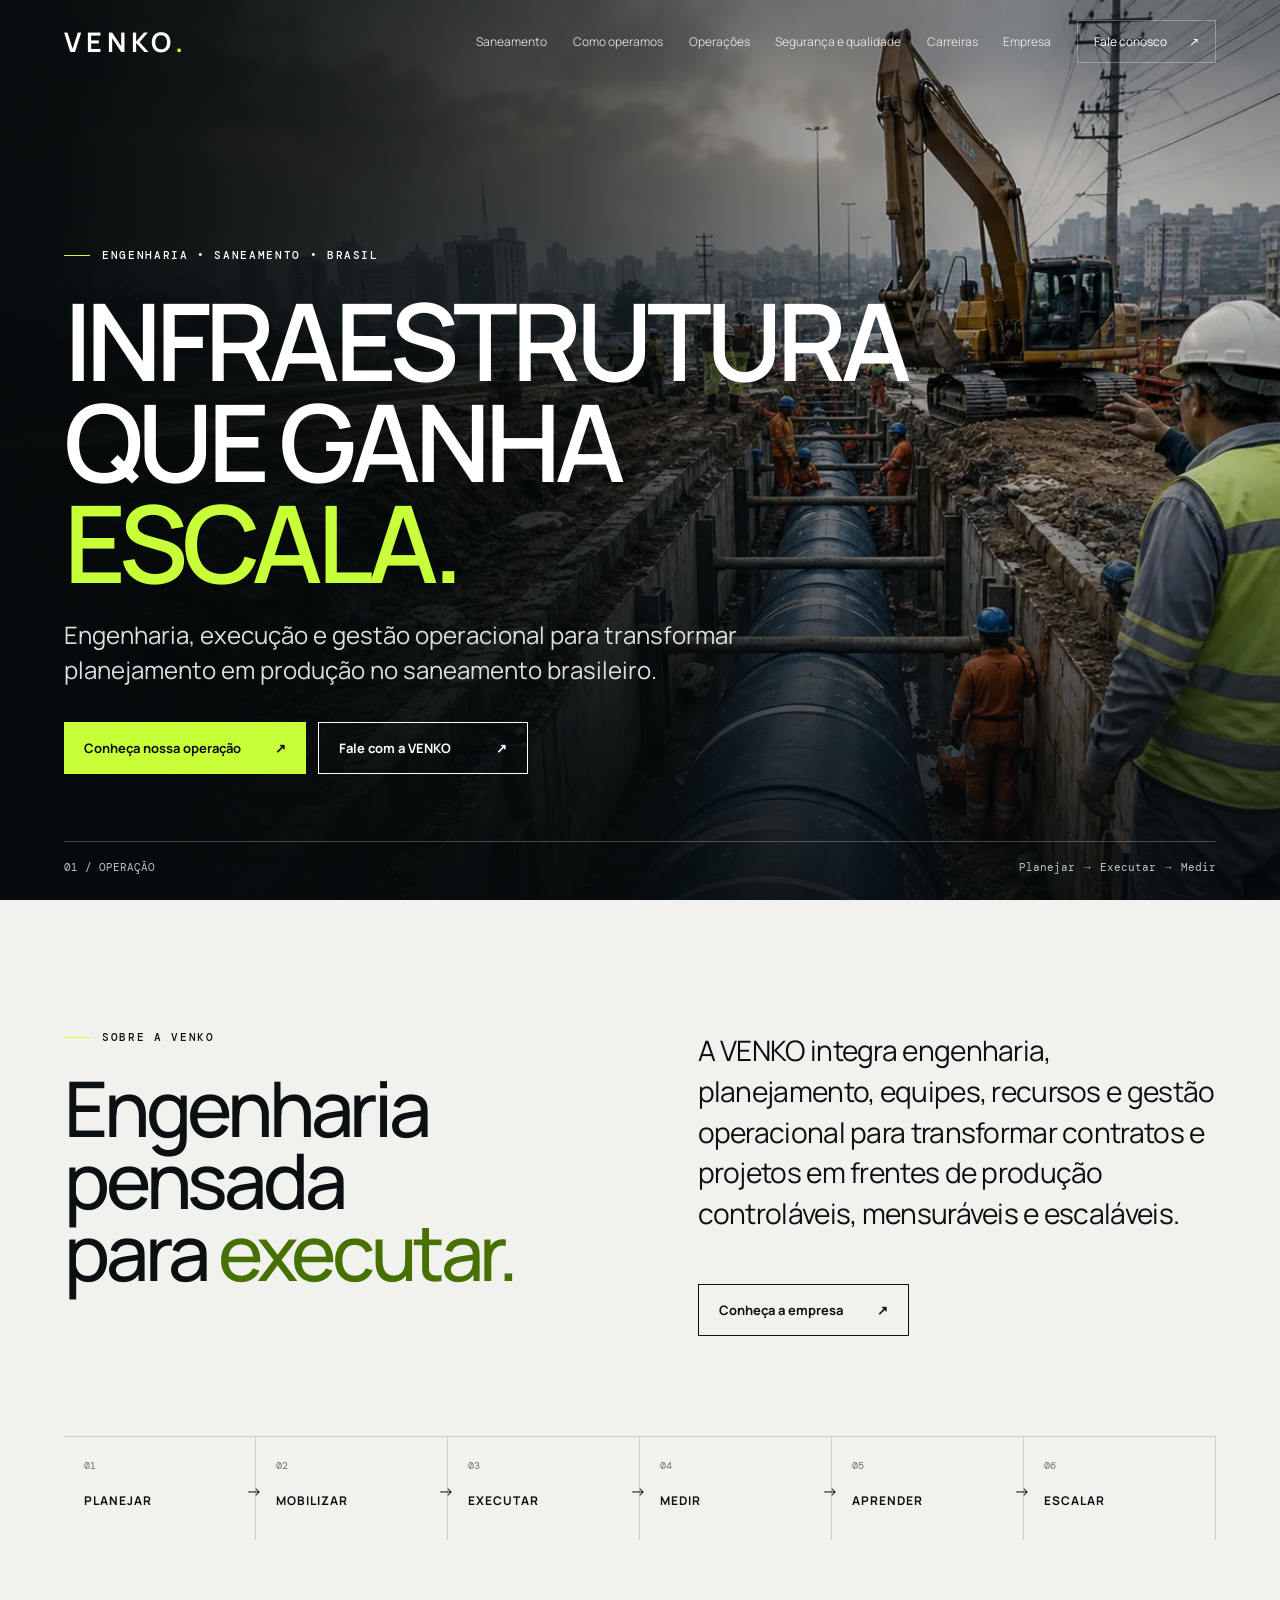
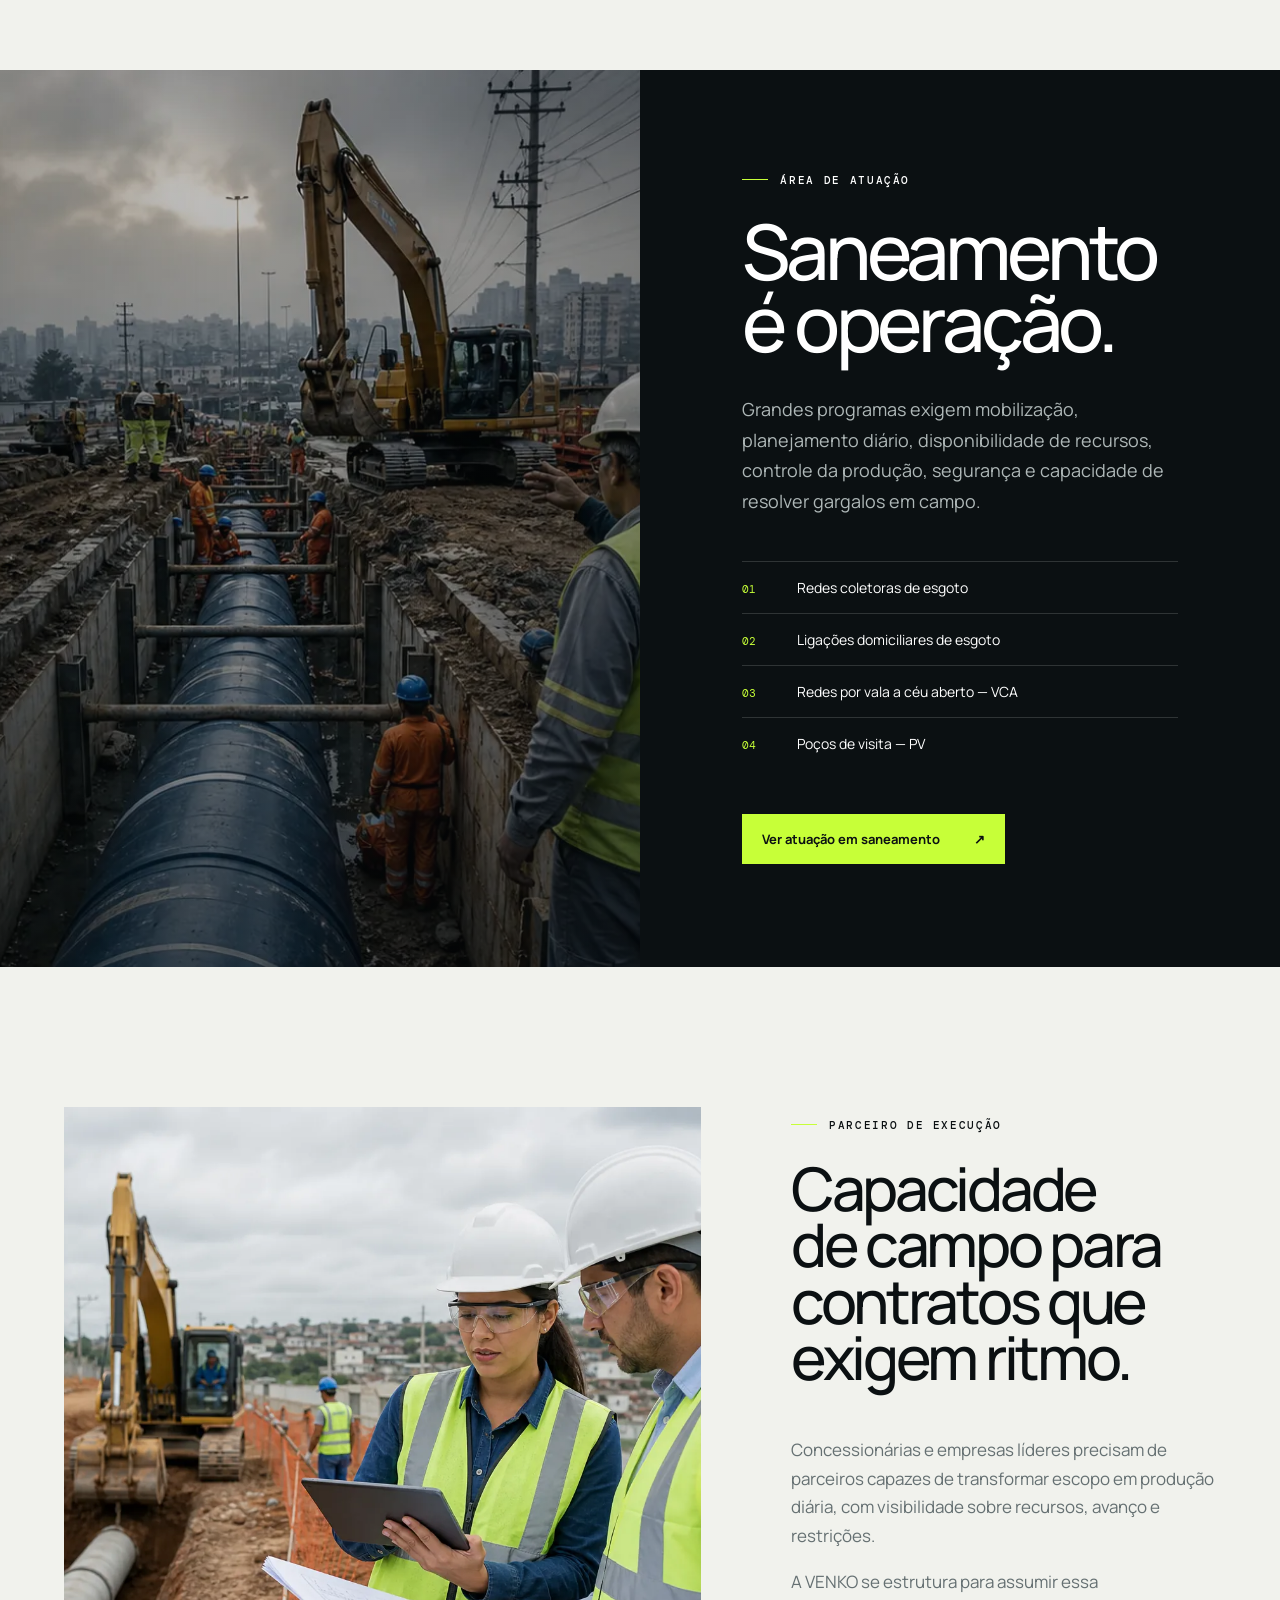
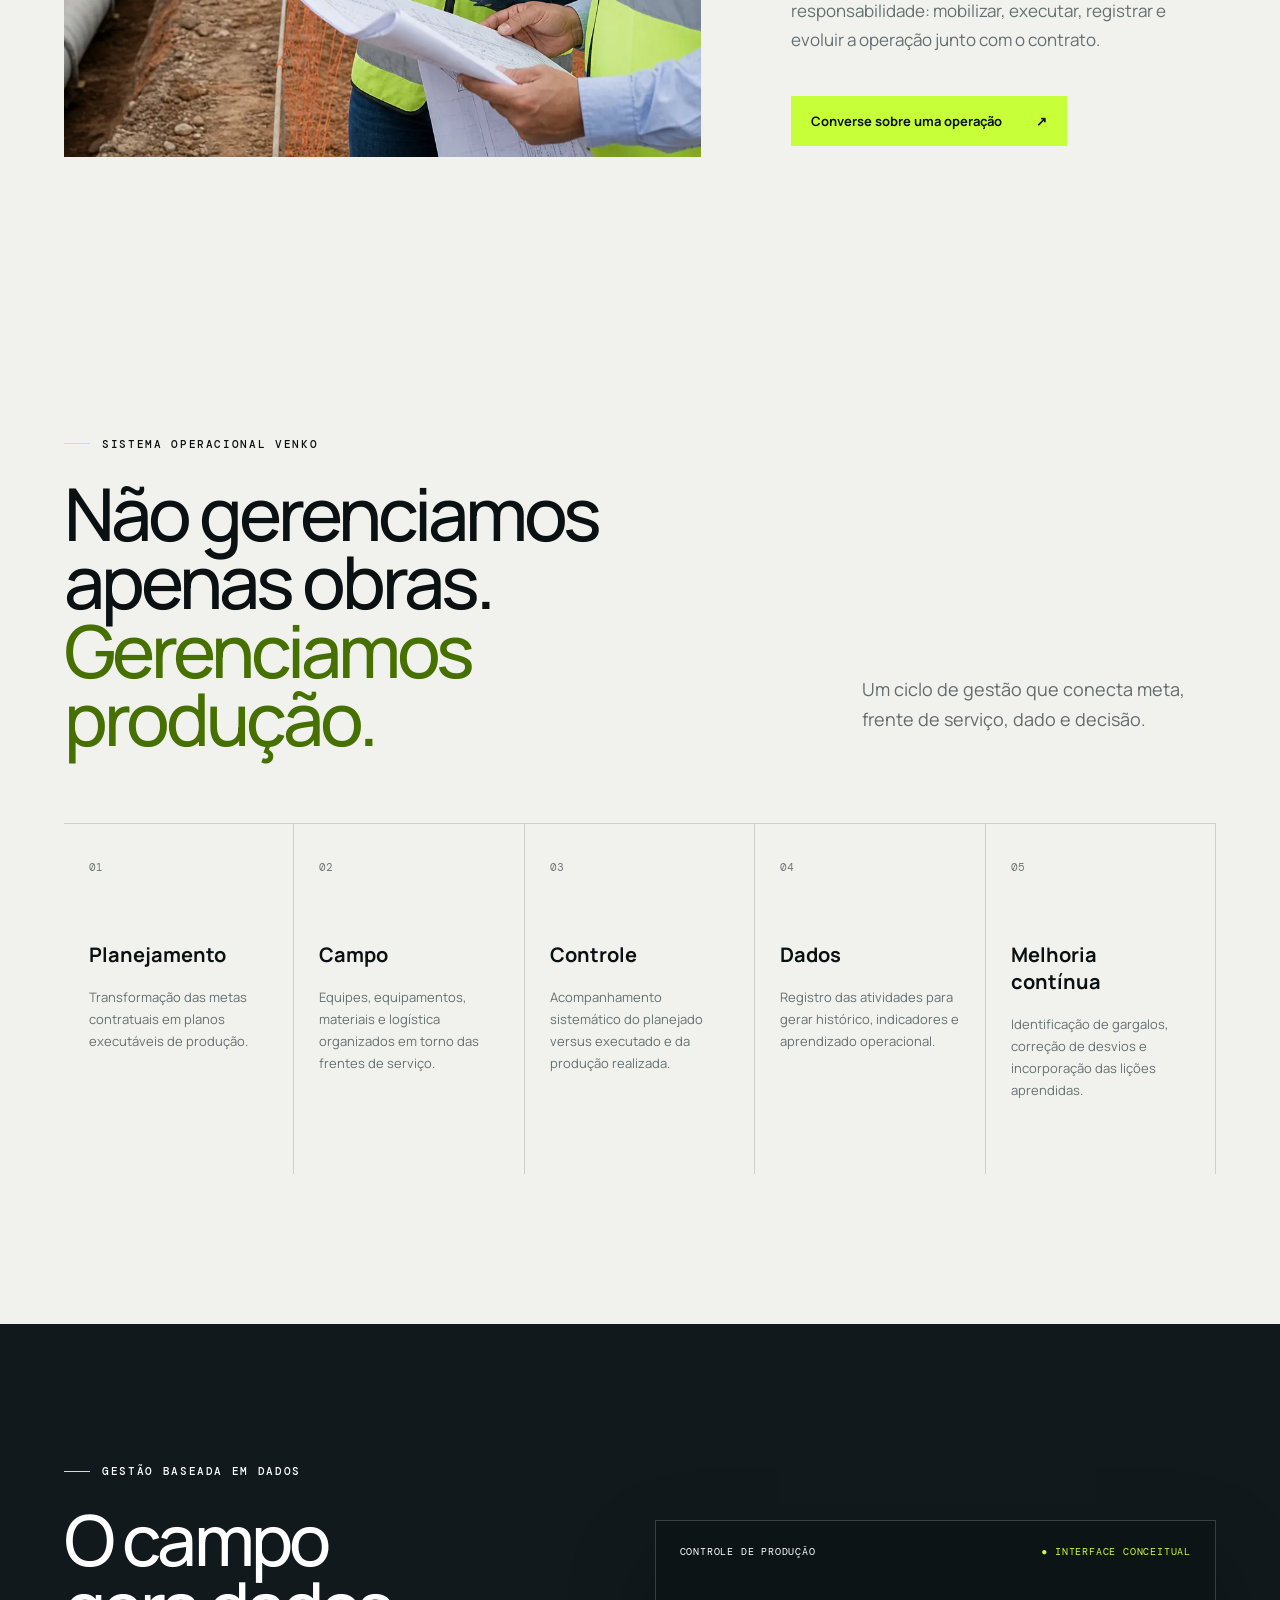
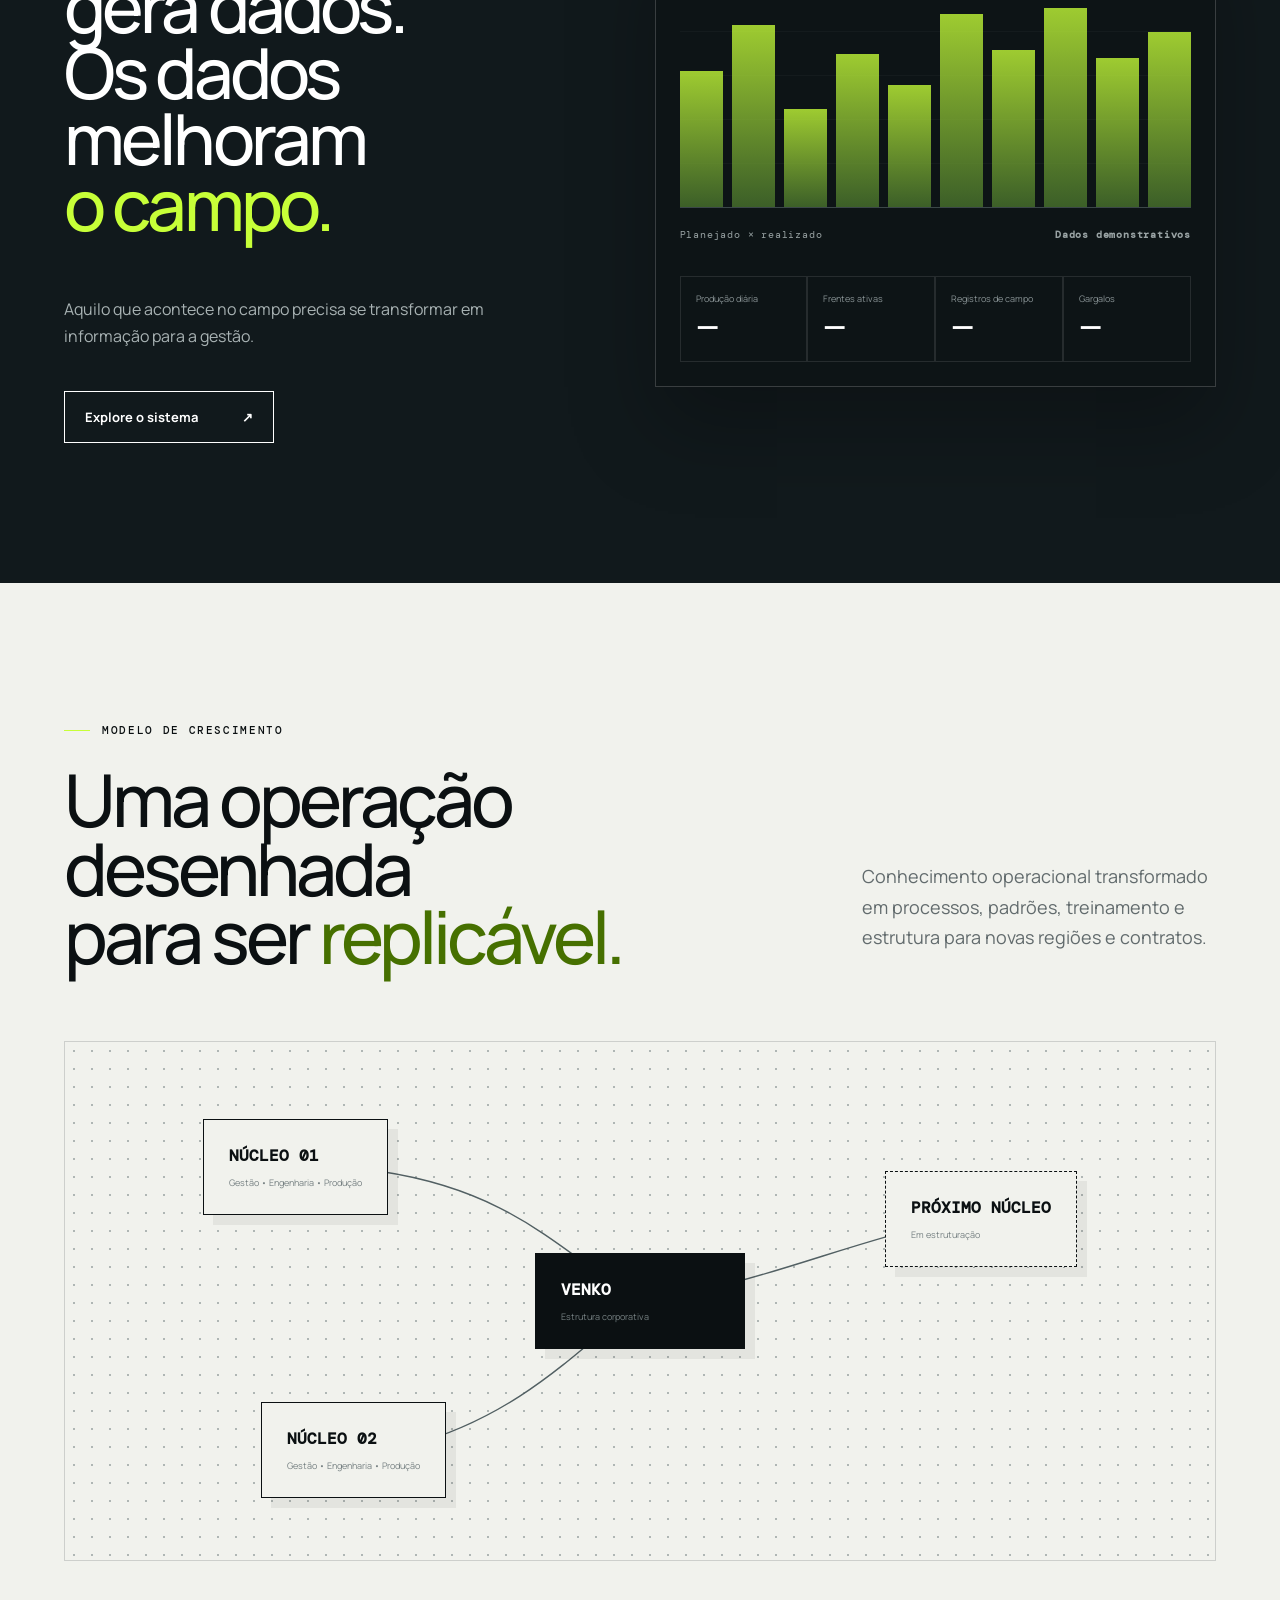
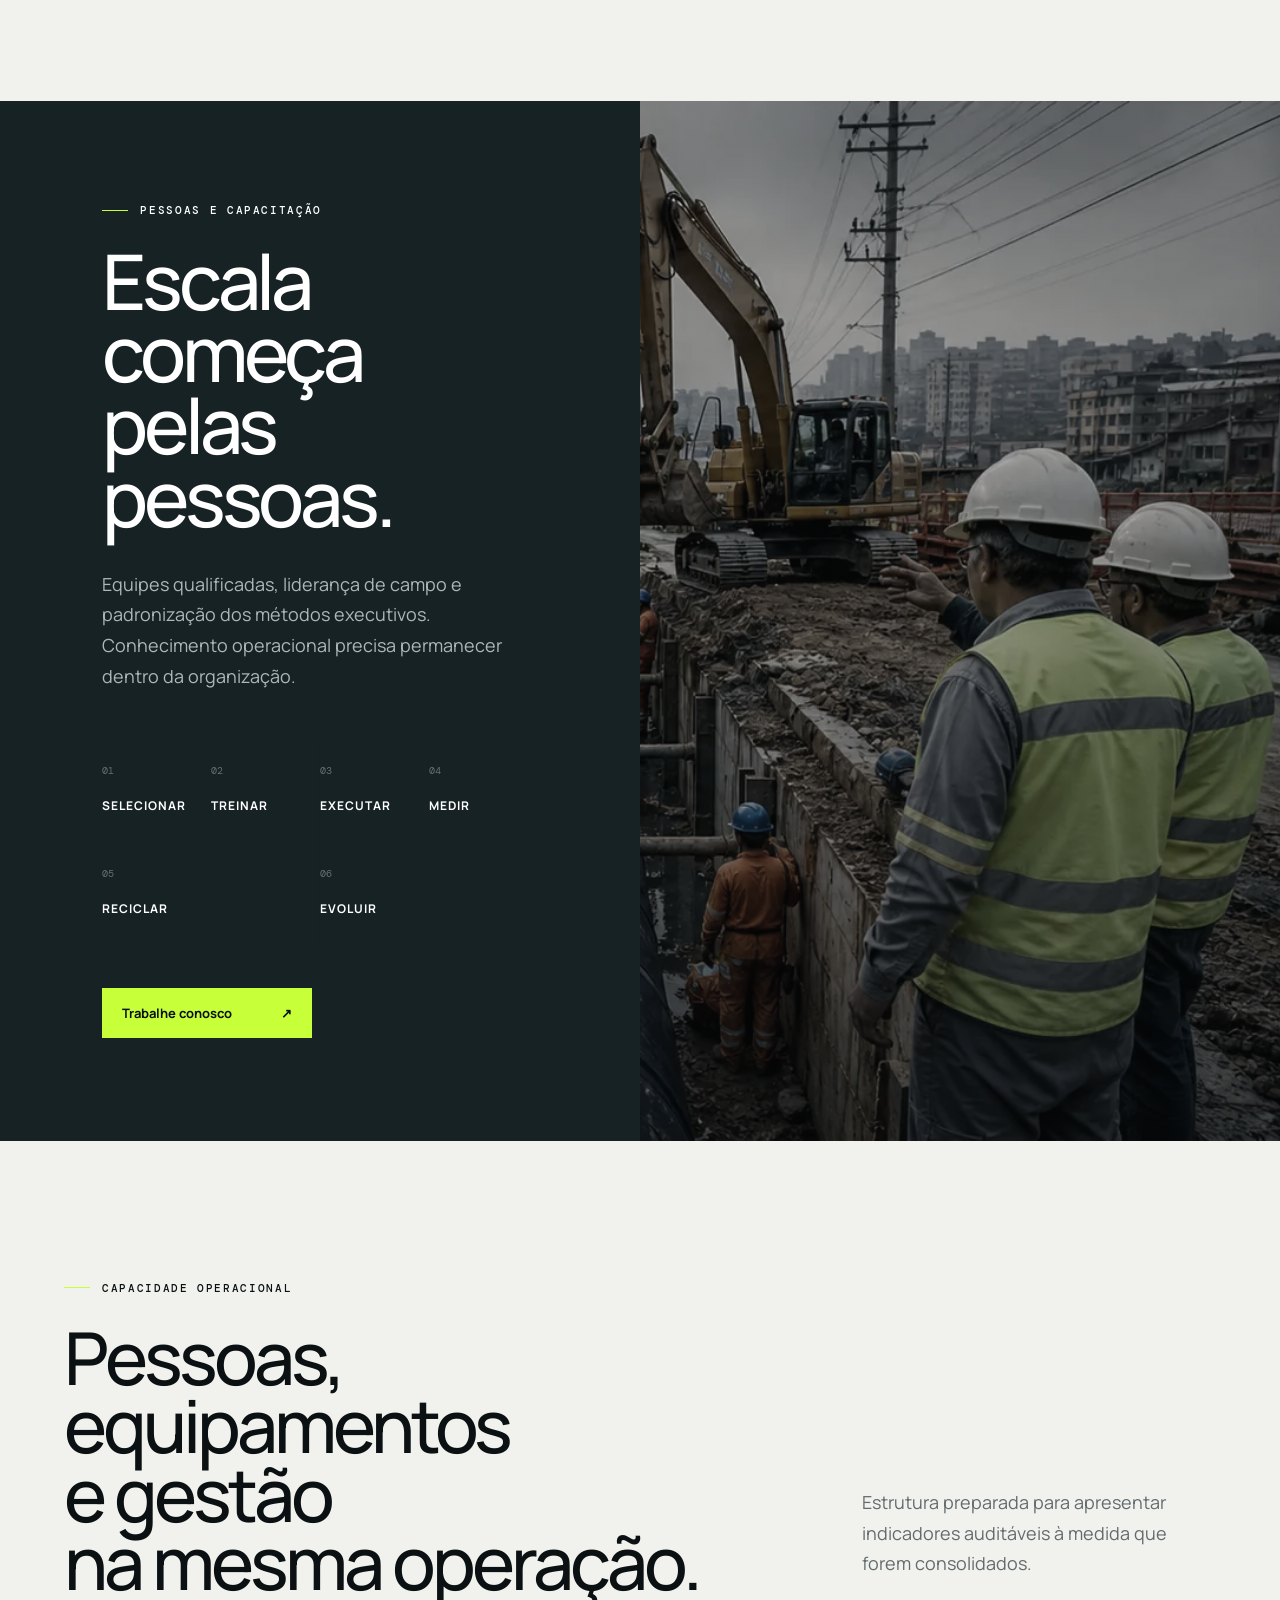
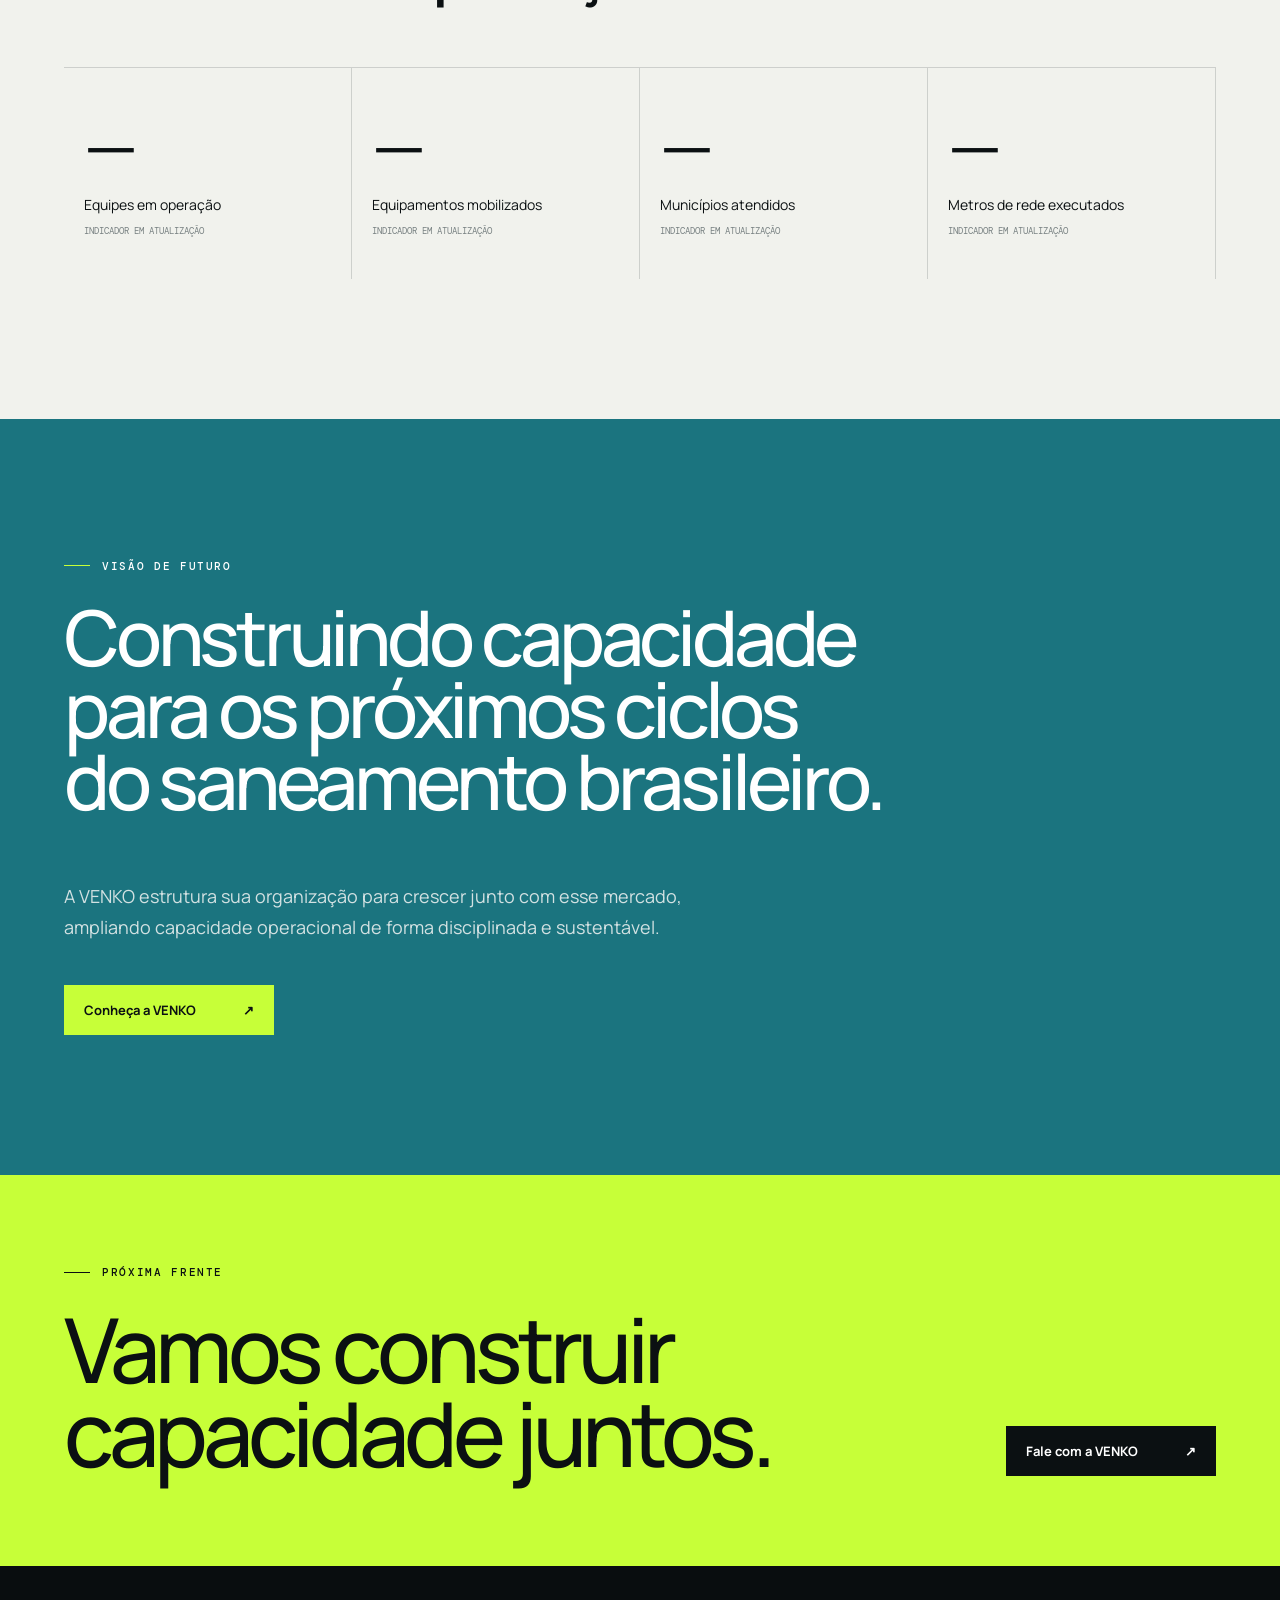
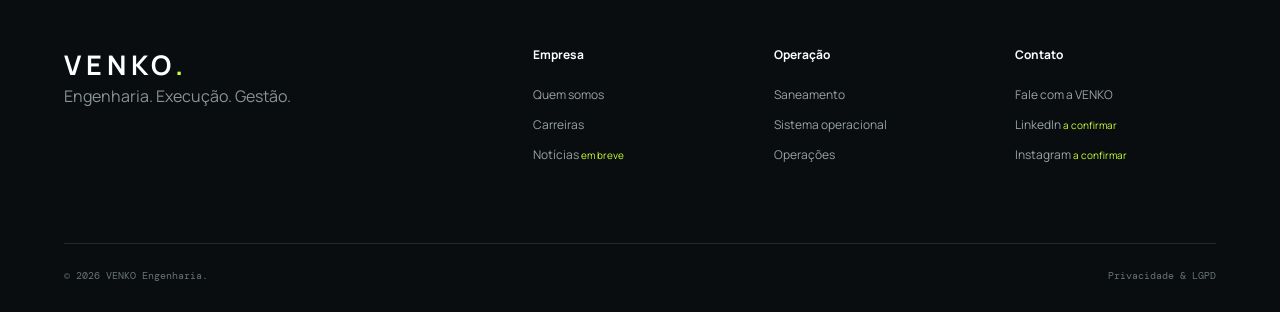
==== commit 252ee0bf: "Importa o site do ChatGPT (2026-11-06)" ====
--- a/index.html
+++ b/index.html
@@ -1 +1 @@
-<!DOCTYPE html><!--0ef9Xrgvtz2XCL1EiKW09--><html lang="pt-BR"><head><script src="/rdo-mudou.js"></script><meta charSet="utf-8"/><meta name="viewport" content="width=device-width, initial-scale=1"/><link rel="stylesheet" href="/_next/static/css/893fa076378cb533.css" data-precedence="next"/><link rel="preload" as="script" fetchPriority="low" href="/_next/static/chunks/webpack-22a1e3f09e2c9aa4.js"/><script src="/_next/static/chunks/b3080de7-efa1aadda54622d9.js" async=""></script><script src="/_next/static/chunks/612-9e0fa1d38fb173f1.js" async=""></script><script src="/_next/static/chunks/main-app-0a0c84fe1ac95646.js" async=""></script><script src="/_next/static/chunks/342-fed2cbee97f91799.js" async=""></script><script src="/_next/static/chunks/app/page-a1f473f539faaf9e.js" async=""></script><title>VENKO | Engenharia, execução e gestão em saneamento</title><meta name="description" content="Engenharia, execução e gestão operacional para transformar planejamento em produção no saneamento brasileiro."/><meta name="keywords" content="empresa de saneamento,obras de saneamento,infraestrutura de saneamento,execução de rede de esgoto,engenharia de saneamento"/><meta name="robots" content="index, follow"/><meta property="og:title" content="VENKO — Infraestrutura que ganha escala."/><meta property="og:description" content="Engenharia, execução e gestão operacional no saneamento brasileiro."/><meta property="og:locale" content="pt_BR"/><meta property="og:type" content="website"/><meta name="twitter:card" content="summary"/><meta name="twitter:title" content="VENKO — Infraestrutura que ganha escala."/><meta name="twitter:description" content="Engenharia, execução e gestão operacional no saneamento brasileiro."/><script src="/_next/static/chunks/polyfills-42372ed130431b0a.js" noModule=""></script></head><body><div hidden=""><!--$--><!--/$--></div><header class="header "><a class="logo" aria-label="VENKO — início" href="/">VENKO<span>.</span></a><button class="menuBtn" aria-expanded="false" aria-label="Abrir menu"><i></i><i></i></button><nav class=""><a href="/saneamento/">Saneamento</a><a href="/como-operamos/">Como operamos</a><a href="/operacoes/">Operações</a><a href="/seguranca-qualidade/">Segurança e qualidade</a><a href="/carreiras/">Carreiras</a><a href="/empresa/">Empresa</a><a class="navCta" href="/contato/">Fale conosco <span aria-hidden="true">↗</span></a></nav></header><main><section class="hero"><div class="heroMedia"></div><div class="heroShade"></div><div class="heroContent"><div class="eyebrow"><i></i>Engenharia • Saneamento • Brasil</div><h1>INFRAESTRUTURA<br/>QUE GANHA <em>ESCALA.</em></h1><p>Engenharia, execução e gestão operacional para transformar planejamento em produção no saneamento brasileiro.</p><div class="actions"><a class="button" href="/como-operamos/">Conheça nossa operação<span aria-hidden="true">↗</span></a><a class="button ghost" href="/contato/">Fale com a VENKO<span aria-hidden="true">↗</span></a></div></div><div class="heroMeta"><span>01 / OPERAÇÃO</span><span>Planejar → Executar → Medir</span></div></section><section class="intro wrap"><div><div class="eyebrow"><i></i>Sobre a VENKO</div><h2>Engenharia pensada<br/>para <em>executar.</em></h2></div><div><p class="lead">A VENKO integra engenharia, planejamento, equipes, recursos e gestão operacional para transformar contratos e projetos em frentes de produção controláveis, mensuráveis e escaláveis.</p><a class="button ghost" href="/empresa/">Conheça a empresa<span aria-hidden="true">↗</span></a></div></section><section class="wrap cycle"><div class="flow" aria-label="Planejar, Mobilizar, Executar, Medir, Aprender, Escalar"><div><span>01</span><b>Planejar</b></div><div><span>02</span><b>Mobilizar</b></div><div><span>03</span><b>Executar</b></div><div><span>04</span><b>Medir</b></div><div><span>05</span><b>Aprender</b></div><div><span>06</span><b>Escalar</b></div></div></section><section class="dark split"><div class="photoPanel sanitation"></div><div class="copyPanel"><div class="eyebrow"><i></i>Área de atuação</div><h2>Saneamento<br/>é operação.</h2><p>Grandes programas exigem mobilização, planejamento diário, disponibilidade de recursos, controle da produção, segurança e capacidade de resolver gargalos em campo.</p><div class="serviceMini"><div><span>0<!-- -->1</span>Redes coletoras de esgoto</div><div><span>0<!-- -->2</span>Ligações domiciliares de esgoto</div><div><span>0<!-- -->3</span>Redes por vala a céu aberto — VCA</div><div><span>0<!-- -->4</span>Poços de visita — PV</div></div><a class="button" href="/saneamento/">Ver atuação em saneamento<span aria-hidden="true">↗</span></a></div></section><section class="proof wrap"><div class="proofImage fieldEngineering"></div><div class="proofCopy"><div class="eyebrow"><i></i>Parceiro de execução</div><h2>Capacidade de campo para contratos que exigem ritmo.</h2><p>Concessionárias e empresas líderes precisam de parceiros capazes de transformar escopo em produção diária, com visibilidade sobre recursos, avanço e restrições.</p><p>A VENKO se estrutura para assumir essa responsabilidade: mobilizar, executar, registrar e evoluir a operação junto com o contrato.</p><a class="button" href="/contato/">Converse sobre uma operação<span aria-hidden="true">↗</span></a></div></section><section class="system wrap"><div class="sectionHead"><div><div class="eyebrow"><i></i>Sistema Operacional VENKO</div><h2>Não gerenciamos apenas obras.<br/><em>Gerenciamos produção.</em></h2></div><p>Um ciclo de gestão que conecta meta, frente de serviço, dado e decisão.</p></div><div class="pillarGrid"><article><span>01</span><h3>Planejamento</h3><p>Transformação das metas contratuais em planos executáveis de produção.</p></article><article><span>02</span><h3>Campo</h3><p>Equipes, equipamentos, materiais e logística organizados em torno das frentes de serviço.</p></article><article><span>03</span><h3>Controle</h3><p>Acompanhamento sistemático do planejado versus executado e da produção realizada.</p></article><article><span>04</span><h3>Dados</h3><p>Registro das atividades para gerar histórico, indicadores e aprendizado operacional.</p></article><article><span>05</span><h3>Melhoria contínua</h3><p>Identificação de gargalos, correção de desvios e incorporação das lições aprendidas.</p></article></div></section><section class="data"><div class="wrap dataGrid"><div><div class="eyebrow"><i></i>Gestão baseada em dados</div><h2>O campo gera dados.<br/>Os dados melhoram<br/><em>o campo.</em></h2><p>Aquilo que acontece no campo precisa se transformar em informação para a gestão.</p><a class="button ghost" href="/como-operamos/">Explore o sistema<span aria-hidden="true">↗</span></a></div><div class="dashboard" aria-label="Interface conceitual de indicadores"><div class="dashTop"><span>CONTROLE DE PRODUÇÃO</span><span class="live">● INTERFACE CONCEITUAL</span></div><div class="bars"><i style="height:62%"></i><i style="height:83%"></i><i style="height:45%"></i><i style="height:70%"></i><i style="height:56%"></i><i style="height:88%"></i><i style="height:72%"></i><i style="height:91%"></i><i style="height:68%"></i><i style="height:80%"></i></div><div class="dashLine"><span>Planejado × realizado</span><b>Dados demonstrativos</b></div><div class="dashCells"><div><small>Produção diária</small><strong>—</strong></div><div><small>Frentes ativas</small><strong>—</strong></div><div><small>Registros de campo</small><strong>—</strong></div><div><small>Gargalos</small><strong>—</strong></div></div></div></div></section><section class="replicable wrap"><div class="sectionHead"><div><div class="eyebrow"><i></i>Modelo de crescimento</div><h2>Uma operação desenhada<br/>para ser <em>replicável.</em></h2></div><p>Conhecimento operacional transformado em processos, padrões, treinamento e estrutura para novas regiões e contratos.</p></div><div class="network"><svg class="networkLines" viewBox="0 0 1000 520" preserveAspectRatio="none" aria-hidden="true"><path d="M275 130 C390 150 430 210 500 260"></path><path d="M300 405 C395 375 445 310 500 260"></path><path d="M500 260 C600 245 670 205 765 180"></path></svg><div class="core">VENKO<small>Estrutura corporativa</small></div><div class="node n1">Núcleo 01<small>Gestão • Engenharia • Produção</small></div><div class="node n2">Núcleo 02<small>Gestão • Engenharia • Produção</small></div><div class="node n3">Próximo núcleo<small>Em estruturação</small></div></div></section><section class="people split"><div class="copyPanel"><div class="eyebrow"><i></i>Pessoas e capacitação</div><h2>Escala começa<br/>pelas pessoas.</h2><p>Equipes qualificadas, liderança de campo e padronização dos métodos executivos. Conhecimento operacional precisa permanecer dentro da organização.</p><div class="flow" aria-label="Selecionar, Treinar, Executar, Medir, Reciclar, Evoluir"><div><span>01</span><b>Selecionar</b></div><div><span>02</span><b>Treinar</b></div><div><span>03</span><b>Executar</b></div><div><span>04</span><b>Medir</b></div><div><span>05</span><b>Reciclar</b></div><div><span>06</span><b>Evoluir</b></div></div><a class="button" href="/carreiras/">Trabalhe conosco<span aria-hidden="true">↗</span></a></div><div class="photoPanel peoplePhoto"></div></section><section class="metrics wrap"><div class="sectionHead"><div><div class="eyebrow"><i></i>Capacidade operacional</div><h2>Pessoas, equipamentos e gestão<br/>na mesma operação.</h2></div><p>Estrutura preparada para apresentar indicadores auditáveis à medida que forem consolidados.</p></div><div class="metricGrid"><div class="metric"><strong>—</strong><p>Equipes em operação</p><small>Indicador em atualização</small></div><div class="metric"><strong>—</strong><p>Equipamentos mobilizados</p><small>Indicador em atualização</small></div><div class="metric"><strong>—</strong><p>Municípios atendidos</p><small>Indicador em atualização</small></div><div class="metric"><strong>—</strong><p>Metros de rede executados</p><small>Indicador em atualização</small></div></div></section><section class="future"><div class="wrap"><div class="eyebrow"><i></i>Visão de futuro</div><h2>Construindo capacidade para os próximos ciclos do saneamento brasileiro.</h2><p>A VENKO estrutura sua organização para crescer junto com esse mercado, ampliando capacidade operacional de forma disciplinada e sustentável.</p><a class="button" href="/empresa/">Conheça a VENKO<span aria-hidden="true">↗</span></a></div></section><section class="cta"><div><div class="eyebrow"><i></i>Próxima frente</div><h2>Vamos construir<br/>capacidade juntos.</h2></div><a class="button" href="/contato/">Fale com a VENKO<span aria-hidden="true">↗</span></a></section></main><footer><div class="footerTop"><div><div class="logo">VENKO<span>.</span></div><p>Engenharia. Execução. Gestão.</p></div><div class="footerLinks"><div><b>Empresa</b><a href="/empresa/">Quem somos</a><a href="/carreiras/">Carreiras</a><span>Notícias <small>em breve</small></span></div><div><b>Operação</b><a href="/saneamento/">Saneamento</a><a href="/como-operamos/">Sistema operacional</a><a href="/operacoes/">Operações</a></div><div><b>Contato</b><a href="/contato/">Fale com a VENKO</a><span>LinkedIn <small>a confirmar</small></span><span>Instagram <small>a confirmar</small></span></div></div></div><div class="footerBottom"><span>© <!-- -->2026<!-- --> VENKO Engenharia.</span><span>Privacidade &amp; LGPD</span></div></footer><!--$--><!--/$--><script src="/_next/static/chunks/webpack-22a1e3f09e2c9aa4.js" id="_R_" async=""></script><script>(self.__next_f=self.__next_f||[]).push([0])</script><script>self.__next_f.push([1,"1:\"$Sreact.fragment\"\n2:I[9983,[],\"\"]\n3:I[5795,[],\"\"]\n4:I[4045,[\"342\",\"static/chunks/342-fed2cbee97f91799.js\",\"974\",\"static/chunks/app/page-a1f473f539faaf9e.js\"],\"Layout\"]\n5:I[4045,[\"342\",\"static/chunks/342-fed2cbee97f91799.js\",\"974\",\"static/chunks/app/page-a1f473f539faaf9e.js\"],\"Eyebrow\"]\n6:I[4045,[\"342\",\"static/chunks/342-fed2cbee97f91799.js\",\"974\",\"static/chunks/app/page-a1f473f539faaf9e.js\"],\"Button\"]\n7:I[4045,[\"342\",\"static/chunks/342-fed2cbee97f91799.js\",\"974\",\"static/chunks/app/page-a1f473f539faaf9e.js\"],\"Flow\"]\n12:I[2565,[],\"\"]\n:HL[\"/_next/static/css/893fa076378cb533.css\",\"style\"]\n"])</script><script>self.__next_f.push([1,"0:{\"P\":null,\"b\":\"0ef9Xrgvtz2XCL1EiKW09\",\"p\":\"\",\"c\":[\"\",\"\"],\"i\":false,\"f\":[[[\"\",{\"children\":[\"__PAGE__\",{}]},\"$undefined\",\"$undefined\",true],[\"\",[\"$\",\"$1\",\"c\",{\"children\":[[[\"$\",\"link\",\"0\",{\"rel\":\"stylesheet\",\"href\":\"/_next/static/css/893fa076378cb533.css\",\"precedence\":\"next\",\"crossOrigin\":\"$undefined\",\"nonce\":\"$undefined\"}]],[\"$\",\"html\",null,{\"lang\":\"pt-BR\",\"children\":[\"$\",\"body\",null,{\"children\":[\"$\",\"$L2\",null,{\"parallelRouterKey\":\"children\",\"error\":\"$undefined\",\"errorStyles\":\"$undefined\",\"errorScripts\":\"$undefined\",\"template\":[\"$\",\"$L3\",null,{}],\"templateStyles\":\"$undefined\",\"templateScripts\":\"$undefined\",\"notFound\":[[[\"$\",\"title\",null,{\"children\":\"404: This page could not be found.\"}],[\"$\",\"div\",null,{\"style\":{\"fontFamily\":\"system-ui,\\\"Segoe UI\\\",Roboto,Helvetica,Arial,sans-serif,\\\"Apple Color Emoji\\\",\\\"Segoe UI Emoji\\\"\",\"height\":\"100vh\",\"textAlign\":\"center\",\"display\":\"flex\",\"flexDirection\":\"column\",\"alignItems\":\"center\",\"justifyContent\":\"center\"},\"children\":[\"$\",\"div\",null,{\"children\":[[\"$\",\"style\",null,{\"dangerouslySetInnerHTML\":{\"__html\":\"body{color:#000;background:#fff;margin:0}.next-error-h1{border-right:1px solid rgba(0,0,0,.3)}@media (prefers-color-scheme:dark){body{color:#fff;background:#000}.next-error-h1{border-right:1px solid rgba(255,255,255,.3)}}\"}}],[\"$\",\"h1\",null,{\"className\":\"next-error-h1\",\"style\":{\"display\":\"inline-block\",\"margin\":\"0 20px 0 0\",\"padding\":\"0 23px 0 0\",\"fontSize\":24,\"fontWeight\":500,\"verticalAlign\":\"top\",\"lineHeight\":\"49px\"},\"children\":404}],[\"$\",\"div\",null,{\"style\":{\"display\":\"inline-block\"},\"children\":[\"$\",\"h2\",null,{\"style\":{\"fontSize\":14,\"fontWeight\":400,\"lineHeight\":\"49px\",\"margin\":0},\"children\":\"This page could not be found.\"}]}]]}]}]],[]],\"forbidden\":\"$undefined\",\"unauthorized\":\"$undefined\"}]}]}]]}],{\"children\":[\"__PAGE__\",[\"$\",\"$1\",\"c\",{\"children\":[[\"$\",\"$L4\",null,{\"children\":[[\"$\",\"section\",null,{\"className\":\"hero\",\"children\":[[\"$\",\"div\",null,{\"className\":\"heroMedia\"}],[\"$\",\"div\",null,{\"className\":\"heroShade\"}],[\"$\",\"div\",null,{\"className\":\"heroContent\",\"children\":[[\"$\",\"$L5\",null,{\"children\":\"Engenharia • Saneamento • Brasil\"}],[\"$\",\"h1\",null,{\"children\":[\"INFRAESTRUTURA\",[\"$\",\"br\",null,{}],\"QUE GANHA \",[\"$\",\"em\",null,{\"children\":\"ESCALA.\"}]]}],[\"$\",\"p\",null,{\"children\":\"Engenharia, execução e gestão operacional para transformar planejamento em produção no saneamento brasileiro.\"}],[\"$\",\"div\",null,{\"className\":\"actions\",\"children\":[[\"$\",\"$L6\",null,{\"href\":\"/como-operamos\",\"children\":\"Conheça nossa operação\"}],[\"$\",\"$L6\",null,{\"href\":\"/contato\",\"ghost\":true,\"children\":\"Fale com a VENKO\"}]]}]]}],[\"$\",\"div\",null,{\"className\":\"heroMeta\",\"children\":[[\"$\",\"span\",null,{\"children\":\"01 / OPERAÇÃO\"}],[\"$\",\"span\",null,{\"children\":\"Planejar → Executar → Medir\"}]]}]]}],[\"$\",\"section\",null,{\"className\":\"intro wrap\",\"children\":[[\"$\",\"div\",null,{\"children\":[[\"$\",\"$L5\",null,{\"children\":\"Sobre a VENKO\"}],[\"$\",\"h2\",null,{\"children\":[\"Engenharia pensada\",[\"$\",\"br\",null,{}],\"para \",[\"$\",\"em\",null,{\"children\":\"executar.\"}]]}]]}],[\"$\",\"div\",null,{\"children\":[[\"$\",\"p\",null,{\"className\":\"lead\",\"children\":\"A VENKO integra engenharia, planejamento, equipes, recursos e gestão operacional para transformar contratos e projetos em frentes de produção controláveis, mensuráveis e escaláveis.\"}],[\"$\",\"$L6\",null,{\"href\":\"/empresa\",\"ghost\":true,\"children\":\"Conheça a empresa\"}]]}]]}],[\"$\",\"section\",null,{\"className\":\"wrap cycle\",\"children\":[\"$\",\"$L7\",null,{\"items\":[\"Planejar\",\"Mobilizar\",\"Executar\",\"Medir\",\"Aprender\",\"Escalar\"]}]}],[\"$\",\"section\",null,{\"className\":\"dark split\",\"children\":[[\"$\",\"div\",null,{\"className\":\"photoPanel sanitation\"}],[\"$\",\"div\",null,{\"className\":\"copyPanel\",\"children\":[[\"$\",\"$L5\",null,{\"children\":\"Área de atuação\"}],[\"$\",\"h2\",null,{\"children\":[\"Saneamento\",[\"$\",\"br\",null,{}],\"é operação.\"]}],[\"$\",\"p\",null,{\"children\":\"Grandes programas exigem mobilização, planejamento diário, disponibilidade de recursos, controle da produção, segurança e capacidade de resolver gargalos em campo.\"}],[\"$\",\"div\",null,{\"className\":\"serviceMini\",\"children\":[[\"$\",\"div\",\"Redes coletoras de esgoto\",{\"children\":[[\"$\",\"span\",null,{\"children\":[\"0\",1]}],\"Redes coletoras de esgoto\"]}],[\"$\",\"div\",\"Ligações domiciliares de esgoto\",{\"children\":[[\"$\",\"span\",null,{\"children\":[\"0\",2]}],\"Ligações domiciliares de esgoto\"]}],[\"$\",\"div\",\"Redes por vala a céu aberto — VCA\",{\"children\":[[\"$\",\"span\",null,{\"children\":[\"0\",3]}],\"Redes por vala a céu aberto — VCA\"]}],[\"$\",\"div\",\"Poços de visita — PV\",{\"children\":[[\"$\",\"span\",null,{\"children\":[\"0\",4]}],\"Poços de visita — PV\"]}]]}],[\"$\",\"$L6\",null,{\"href\":\"/saneamento\",\"children\":\"Ver atuação em saneamento\"}]]}]]}],[\"$\",\"section\",null,{\"className\":\"proof wrap\",\"children\":[[\"$\",\"div\",null,{\"className\":\"proofImage fieldEngineering\"}],\"$L8\"]}],\"$L9\",\"$La\",\"$Lb\",\"$Lc\",\"$Ld\",\"$Le\",\"$Lf\"]}],null,\"$L10\"]}],{},null,false]},null,false],\"$L11\",false]],\"m\":\"$undefined\",\"G\":[\"$12\",[]],\"s\":false,\"S\":true}\n"])</script><script>self.__next_f.push([1,"13:I[4045,[\"342\",\"static/chunks/342-fed2cbee97f91799.js\",\"974\",\"static/chunks/app/page-a1f473f539faaf9e.js\"],\"Metric\"]\n14:I[4045,[\"342\",\"static/chunks/342-fed2cbee97f91799.js\",\"974\",\"static/chunks/app/page-a1f473f539faaf9e.js\"],\"CTA\"]\n15:I[4902,[],\"OutletBoundary\"]\n17:I[5451,[],\"AsyncMetadataOutlet\"]\n19:I[4902,[],\"ViewportBoundary\"]\n1b:I[4902,[],\"MetadataBoundary\"]\n1c:\"$Sreact.suspense\"\n8:[\"$\",\"div\",null,{\"className\":\"proofCopy\",\"children\":[[\"$\",\"$L5\",null,{\"children\":\"Parceiro de execução\"}],[\"$\",\"h2\",null,{\"children\":\"Capacidade de campo para contratos que exigem ritmo.\"}],[\"$\",\"p\",null,{\"children\":\"Concessionárias e empresas líderes precisam de parceiros capazes de transformar escopo em produção diária, com visibilidade sobre recursos, avanço e restrições.\"}],[\"$\",\"p\",null,{\"children\":\"A VENKO se estrutura para assumir essa responsabilidade: mobilizar, executar, registrar e evoluir a operação junto com o contrato.\"}],[\"$\",\"$L6\",null,{\"href\":\"/contato\",\"children\":\"Converse sobre uma operação\"}]]}]\n"])</script><script>self.__next_f.push([1,"9:[\"$\",\"section\",null,{\"className\":\"system wrap\",\"children\":[[\"$\",\"div\",null,{\"className\":\"sectionHead\",\"children\":[[\"$\",\"div\",null,{\"children\":[[\"$\",\"$L5\",null,{\"children\":\"Sistema Operacional VENKO\"}],[\"$\",\"h2\",null,{\"children\":[\"Não gerenciamos apenas obras.\",[\"$\",\"br\",null,{}],[\"$\",\"em\",null,{\"children\":\"Gerenciamos produção.\"}]]}]]}],[\"$\",\"p\",null,{\"children\":\"Um ciclo de gestão que conecta meta, frente de serviço, dado e decisão.\"}]]}],[\"$\",\"div\",null,{\"className\":\"pillarGrid\",\"children\":[[\"$\",\"article\",\"01\",{\"children\":[[\"$\",\"span\",null,{\"children\":\"01\"}],[\"$\",\"h3\",null,{\"children\":\"Planejamento\"}],[\"$\",\"p\",null,{\"children\":\"Transformação das metas contratuais em planos executáveis de produção.\"}]]}],[\"$\",\"article\",\"02\",{\"children\":[[\"$\",\"span\",null,{\"children\":\"02\"}],[\"$\",\"h3\",null,{\"children\":\"Campo\"}],[\"$\",\"p\",null,{\"children\":\"Equipes, equipamentos, materiais e logística organizados em torno das frentes de serviço.\"}]]}],[\"$\",\"article\",\"03\",{\"children\":[[\"$\",\"span\",null,{\"children\":\"03\"}],[\"$\",\"h3\",null,{\"children\":\"Controle\"}],[\"$\",\"p\",null,{\"children\":\"Acompanhamento sistemático do planejado versus executado e da produção realizada.\"}]]}],[\"$\",\"article\",\"04\",{\"children\":[[\"$\",\"span\",null,{\"children\":\"04\"}],[\"$\",\"h3\",null,{\"children\":\"Dados\"}],[\"$\",\"p\",null,{\"children\":\"Registro das atividades para gerar histórico, indicadores e aprendizado operacional.\"}]]}],[\"$\",\"article\",\"05\",{\"children\":[[\"$\",\"span\",null,{\"children\":\"05\"}],[\"$\",\"h3\",null,{\"children\":\"Melhoria contínua\"}],[\"$\",\"p\",null,{\"children\":\"Identificação de gargalos, correção de desvios e incorporação das lições aprendidas.\"}]]}]]}]]}]\n"])</script><script>self.__next_f.push([1,"a:[\"$\",\"section\",null,{\"className\":\"data\",\"children\":[\"$\",\"div\",null,{\"className\":\"wrap dataGrid\",\"children\":[[\"$\",\"div\",null,{\"children\":[[\"$\",\"$L5\",null,{\"children\":\"Gestão baseada em dados\"}],[\"$\",\"h2\",null,{\"children\":[\"O campo gera dados.\",[\"$\",\"br\",null,{}],\"Os dados melhoram\",[\"$\",\"br\",null,{}],[\"$\",\"em\",null,{\"children\":\"o campo.\"}]]}],[\"$\",\"p\",null,{\"children\":\"Aquilo que acontece no campo precisa se transformar em informação para a gestão.\"}],[\"$\",\"$L6\",null,{\"href\":\"/como-operamos\",\"ghost\":true,\"children\":\"Explore o sistema\"}]]}],[\"$\",\"div\",null,{\"className\":\"dashboard\",\"aria-label\":\"Interface conceitual de indicadores\",\"children\":[[\"$\",\"div\",null,{\"className\":\"dashTop\",\"children\":[[\"$\",\"span\",null,{\"children\":\"CONTROLE DE PRODUÇÃO\"}],[\"$\",\"span\",null,{\"className\":\"live\",\"children\":\"● INTERFACE CONCEITUAL\"}]]}],[\"$\",\"div\",null,{\"className\":\"bars\",\"children\":[[\"$\",\"i\",\"0\",{\"style\":{\"height\":\"62%\"}}],[\"$\",\"i\",\"1\",{\"style\":{\"height\":\"83%\"}}],[\"$\",\"i\",\"2\",{\"style\":{\"height\":\"45%\"}}],[\"$\",\"i\",\"3\",{\"style\":{\"height\":\"70%\"}}],[\"$\",\"i\",\"4\",{\"style\":{\"height\":\"56%\"}}],[\"$\",\"i\",\"5\",{\"style\":{\"height\":\"88%\"}}],[\"$\",\"i\",\"6\",{\"style\":{\"height\":\"72%\"}}],[\"$\",\"i\",\"7\",{\"style\":{\"height\":\"91%\"}}],[\"$\",\"i\",\"8\",{\"style\":{\"height\":\"68%\"}}],[\"$\",\"i\",\"9\",{\"style\":{\"height\":\"80%\"}}]]}],[\"$\",\"div\",null,{\"className\":\"dashLine\",\"children\":[[\"$\",\"span\",null,{\"children\":\"Planejado × realizado\"}],[\"$\",\"b\",null,{\"children\":\"Dados demonstrativos\"}]]}],[\"$\",\"div\",null,{\"className\":\"dashCells\",\"children\":[[\"$\",\"div\",\"Produção diária\",{\"children\":[[\"$\",\"small\",null,{\"children\":\"Produção diária\"}],[\"$\",\"strong\",null,{\"children\":\"—\"}]]}],[\"$\",\"div\",\"Frentes ativas\",{\"children\":[[\"$\",\"small\",null,{\"children\":\"Frentes ativas\"}],[\"$\",\"strong\",null,{\"children\":\"—\"}]]}],[\"$\",\"div\",\"Registros de campo\",{\"children\":[[\"$\",\"small\",null,{\"children\":\"Registros de campo\"}],[\"$\",\"strong\",null,{\"children\":\"—\"}]]}],[\"$\",\"div\",\"Gargalos\",{\"children\":[[\"$\",\"small\",null,{\"children\":\"Gargalos\"}],[\"$\",\"strong\",null,{\"children\":\"—\"}]]}]]}]]}]]}]}]\n"])</script><script>self.__next_f.push([1,"b:[\"$\",\"section\",null,{\"className\":\"replicable wrap\",\"children\":[[\"$\",\"div\",null,{\"className\":\"sectionHead\",\"children\":[[\"$\",\"div\",null,{\"children\":[[\"$\",\"$L5\",null,{\"children\":\"Modelo de crescimento\"}],[\"$\",\"h2\",null,{\"children\":[\"Uma operação desenhada\",[\"$\",\"br\",null,{}],\"para ser \",[\"$\",\"em\",null,{\"children\":\"replicável.\"}]]}]]}],[\"$\",\"p\",null,{\"children\":\"Conhecimento operacional transformado em processos, padrões, treinamento e estrutura para novas regiões e contratos.\"}]]}],[\"$\",\"div\",null,{\"className\":\"network\",\"children\":[[\"$\",\"svg\",null,{\"className\":\"networkLines\",\"viewBox\":\"0 0 1000 520\",\"preserveAspectRatio\":\"none\",\"aria-hidden\":\"true\",\"children\":[[\"$\",\"path\",null,{\"d\":\"M275 130 C390 150 430 210 500 260\"}],[\"$\",\"path\",null,{\"d\":\"M300 405 C395 375 445 310 500 260\"}],[\"$\",\"path\",null,{\"d\":\"M500 260 C600 245 670 205 765 180\"}]]}],[\"$\",\"div\",null,{\"className\":\"core\",\"children\":[\"VENKO\",[\"$\",\"small\",null,{\"children\":\"Estrutura corporativa\"}]]}],[[\"$\",\"div\",\"Núcleo 01\",{\"className\":\"node n1\",\"children\":[\"Núcleo 01\",[\"$\",\"small\",null,{\"children\":\"Gestão • Engenharia • Produção\"}]]}],[\"$\",\"div\",\"Núcleo 02\",{\"className\":\"node n2\",\"children\":[\"Núcleo 02\",[\"$\",\"small\",null,{\"children\":\"Gestão • Engenharia • Produção\"}]]}],[\"$\",\"div\",\"Próximo núcleo\",{\"className\":\"node n3\",\"children\":[\"Próximo núcleo\",[\"$\",\"small\",null,{\"children\":\"Em estruturação\"}]]}]]]}]]}]\n"])</script><script>self.__next_f.push([1,"c:[\"$\",\"section\",null,{\"className\":\"people split\",\"children\":[[\"$\",\"div\",null,{\"className\":\"copyPanel\",\"children\":[[\"$\",\"$L5\",null,{\"children\":\"Pessoas e capacitação\"}],[\"$\",\"h2\",null,{\"children\":[\"Escala começa\",[\"$\",\"br\",null,{}],\"pelas pessoas.\"]}],[\"$\",\"p\",null,{\"children\":\"Equipes qualificadas, liderança de campo e padronização dos métodos executivos. Conhecimento operacional precisa permanecer dentro da organização.\"}],[\"$\",\"$L7\",null,{\"items\":[\"Selecionar\",\"Treinar\",\"Executar\",\"Medir\",\"Reciclar\",\"Evoluir\"]}],[\"$\",\"$L6\",null,{\"href\":\"/carreiras\",\"children\":\"Trabalhe conosco\"}]]}],[\"$\",\"div\",null,{\"className\":\"photoPanel peoplePhoto\"}]]}]\n"])</script><script>self.__next_f.push([1,"d:[\"$\",\"section\",null,{\"className\":\"metrics wrap\",\"children\":[[\"$\",\"div\",null,{\"className\":\"sectionHead\",\"children\":[[\"$\",\"div\",null,{\"children\":[[\"$\",\"$L5\",null,{\"children\":\"Capacidade operacional\"}],[\"$\",\"h2\",null,{\"children\":[\"Pessoas, equipamentos e gestão\",[\"$\",\"br\",null,{}],\"na mesma operação.\"]}]]}],[\"$\",\"p\",null,{\"children\":\"Estrutura preparada para apresentar indicadores auditáveis à medida que forem consolidados.\"}]]}],[\"$\",\"div\",null,{\"className\":\"metricGrid\",\"children\":[[\"$\",\"$L13\",\"Equipes em operação\",{\"label\":\"Equipes em operação\"}],[\"$\",\"$L13\",\"Equipamentos mobilizados\",{\"label\":\"Equipamentos mobilizados\"}],[\"$\",\"$L13\",\"Municípios atendidos\",{\"label\":\"Municípios atendidos\"}],[\"$\",\"$L13\",\"Metros de rede executados\",{\"label\":\"Metros de rede executados\"}]]}]]}]\n"])</script><script>self.__next_f.push([1,"e:[\"$\",\"section\",null,{\"className\":\"future\",\"children\":[\"$\",\"div\",null,{\"className\":\"wrap\",\"children\":[[\"$\",\"$L5\",null,{\"children\":\"Visão de futuro\"}],[\"$\",\"h2\",null,{\"children\":\"Construindo capacidade para os próximos ciclos do saneamento brasileiro.\"}],[\"$\",\"p\",null,{\"children\":\"A VENKO estrutura sua organização para crescer junto com esse mercado, ampliando capacidade operacional de forma disciplinada e sustentável.\"}],[\"$\",\"$L6\",null,{\"href\":\"/empresa\",\"children\":\"Conheça a VENKO\"}]]}]}]\nf:[\"$\",\"$L14\",null,{}]\n10:[\"$\",\"$L15\",null,{\"children\":[\"$L16\",[\"$\",\"$L17\",null,{\"promise\":\"$@18\"}]]}]\n11:[\"$\",\"$1\",\"h\",{\"children\":[null,[[\"$\",\"$L19\",null,{\"children\":\"$L1a\"}],null],[\"$\",\"$L1b\",null,{\"children\":[\"$\",\"div\",null,{\"hidden\":true,\"children\":[\"$\",\"$1c\",null,{\"fallback\":null,\"children\":\"$L1d\"}]}]}]]}]\n"])</script><script>self.__next_f.push([1,"1a:[[\"$\",\"meta\",\"0\",{\"charSet\":\"utf-8\"}],[\"$\",\"meta\",\"1\",{\"name\":\"viewport\",\"content\":\"width=device-width, initial-scale=1\"}]]\n16:null\n"])</script><script>self.__next_f.push([1,"18:{\"metadata\":[[\"$\",\"title\",\"0\",{\"children\":\"VENKO | Engenharia, execução e gestão em saneamento\"}],[\"$\",\"meta\",\"1\",{\"name\":\"description\",\"content\":\"Engenharia, execução e gestão operacional para transformar planejamento em produção no saneamento brasileiro.\"}],[\"$\",\"meta\",\"2\",{\"name\":\"keywords\",\"content\":\"empresa de saneamento,obras de saneamento,infraestrutura de saneamento,execução de rede de esgoto,engenharia de saneamento\"}],[\"$\",\"meta\",\"3\",{\"name\":\"robots\",\"content\":\"index, follow\"}],[\"$\",\"meta\",\"4\",{\"property\":\"og:title\",\"content\":\"VENKO — Infraestrutura que ganha escala.\"}],[\"$\",\"meta\",\"5\",{\"property\":\"og:description\",\"content\":\"Engenharia, execução e gestão operacional no saneamento brasileiro.\"}],[\"$\",\"meta\",\"6\",{\"property\":\"og:locale\",\"content\":\"pt_BR\"}],[\"$\",\"meta\",\"7\",{\"property\":\"og:type\",\"content\":\"website\"}],[\"$\",\"meta\",\"8\",{\"name\":\"twitter:card\",\"content\":\"summary\"}],[\"$\",\"meta\",\"9\",{\"name\":\"twitter:title\",\"content\":\"VENKO — Infraestrutura que ganha escala.\"}],[\"$\",\"meta\",\"10\",{\"name\":\"twitter:description\",\"content\":\"Engenharia, execução e gestão operacional no saneamento brasileiro.\"}]],\"error\":null,\"digest\":\"$undefined\"}\n"])</script><script>self.__next_f.push([1,"1d:\"$18:metadata\"\n"])</script><script>(function(){function c(){var b=a.contentDocument||(a.contentWindow&&a.contentWindow.document);if(b){var d=b.createElement('script');d.innerHTML="window.__CF$cv$params={r:'a564d92a887785bc',t:'MTc5Mzk3NTk3Mw=='};var l=window.parent.location,o;try{o=new URL(l.origin).origin}catch(e){try{o=new URL(new URL(l.href).origin).origin}catch(e){o=''}}var u='/cdn-cgi/challenge-platform/scripts/jsd/main.js?ray=a564d92a887785bc',a=document.createElement('script');a.src=o?new URL(u,o).href:u;document.getElementsByTagName('head')[0].appendChild(a);";b.getElementsByTagName('head')[0].appendChild(d)}}if(document.body){var a=document.createElement('iframe');a.height=1;a.width=1;a.style.position='absolute';a.style.top=0;a.style.left=0;a.style.border='none';a.style.visibility='hidden';document.body.appendChild(a);if('loading'!==document.readyState)c();else if(window.addEventListener)document.addEventListener('DOMContentLoaded',c);else{var e=document.onreadystatechange||function(){};document.onreadystatechange=function(b){e(b);'loading'!==document.readyState&&(document.onreadystatechange=e,c())}}}})();</script><script src="/contato-envio.js" defer></script></body></html>+<!DOCTYPE html><!--0ef9Xrgvtz2XCL1EiKW09--><html lang="pt-BR"><head><script src="/rdo-mudou.js"></script><meta charSet="utf-8"/><meta name="viewport" content="width=device-width, initial-scale=1"/><link rel="stylesheet" href="/_next/static/css/893fa076378cb533.css" data-precedence="next"/><link rel="preload" as="script" fetchPriority="low" href="/_next/static/chunks/webpack-22a1e3f09e2c9aa4.js"/><script src="/_next/static/chunks/b3080de7-efa1aadda54622d9.js" async=""></script><script src="/_next/static/chunks/612-9e0fa1d38fb173f1.js" async=""></script><script src="/_next/static/chunks/main-app-0a0c84fe1ac95646.js" async=""></script><script src="/_next/static/chunks/342-fed2cbee97f91799.js" async=""></script><script src="/_next/static/chunks/app/page-a1f473f539faaf9e.js" async=""></script><title>VENKO | Engenharia, execução e gestão em saneamento</title><meta name="description" content="Engenharia, execução e gestão operacional para transformar planejamento em produção no saneamento brasileiro."/><meta name="keywords" content="empresa de saneamento,obras de saneamento,infraestrutura de saneamento,execução de rede de esgoto,engenharia de saneamento"/><meta name="robots" content="index, follow"/><meta property="og:title" content="VENKO — Infraestrutura que ganha escala."/><meta property="og:description" content="Engenharia, execução e gestão operacional no saneamento brasileiro."/><meta property="og:locale" content="pt_BR"/><meta property="og:type" content="website"/><meta name="twitter:card" content="summary"/><meta name="twitter:title" content="VENKO — Infraestrutura que ganha escala."/><meta name="twitter:description" content="Engenharia, execução e gestão operacional no saneamento brasileiro."/><script src="/_next/static/chunks/polyfills-42372ed130431b0a.js" noModule=""></script><link rel="stylesheet" href="/ajustes.css?v=1"/><script src="/ajustes.js?v=1" defer></script></head><body><div hidden=""><!--$--><!--/$--></div><header class="header "><a class="logo" aria-label="VENKO — início" href="/">VENKO<span>.</span></a><button class="menuBtn" aria-expanded="false" aria-label="Abrir menu"><i></i><i></i></button><nav class=""><a href="/saneamento/">Saneamento</a><a href="/como-operamos/">Como operamos</a><a href="/operacoes/">Operações</a><a href="/seguranca-qualidade/">Segurança e qualidade</a><a href="/carreiras/">Carreiras</a><a href="/empresa/">Empresa</a><a class="navCta" href="/contato/">Fale conosco <span aria-hidden="true">↗</span></a></nav></header><main><section class="hero"><div class="heroMedia"></div><div class="heroShade"></div><div class="heroContent"><div class="eyebrow"><i></i>Engenharia • Saneamento • Brasil</div><h1>INFRAESTRUTURA<br/>QUE GANHA <em>ESCALA.</em></h1><p>Engenharia, execução e gestão operacional para transformar planejamento em produção no saneamento brasileiro.</p><div class="actions"><a class="button" href="/como-operamos/">Conheça nossa operação<span aria-hidden="true">↗</span></a><a class="button ghost" href="/contato/">Fale com a VENKO<span aria-hidden="true">↗</span></a></div></div><div class="heroMeta"><span>01 / OPERAÇÃO</span><span>Planejar → Executar → Medir</span></div></section><section class="intro wrap"><div><div class="eyebrow"><i></i>Sobre a VENKO</div><h2>Engenharia pensada<br/>para <em>executar.</em></h2></div><div><p class="lead">A VENKO integra engenharia, planejamento, equipes, recursos e gestão operacional para transformar contratos e projetos em frentes de produção controláveis, mensuráveis e escaláveis.</p><a class="button ghost" href="/empresa/">Conheça a empresa<span aria-hidden="true">↗</span></a></div></section><section class="wrap cycle"><div class="flow" aria-label="Planejar, Mobilizar, Executar, Medir, Aprender, Escalar"><div><span>01</span><b>Planejar</b></div><div><span>02</span><b>Mobilizar</b></div><div><span>03</span><b>Executar</b></div><div><span>04</span><b>Medir</b></div><div><span>05</span><b>Aprender</b></div><div><span>06</span><b>Escalar</b></div></div></section><section class="dark split"><div class="photoPanel sanitation"></div><div class="copyPanel"><div class="eyebrow"><i></i>Área de atuação</div><h2>Saneamento<br/>é operação.</h2><p>Grandes programas exigem mobilização, planejamento diário, disponibilidade de recursos, controle da produção, segurança e capacidade de resolver gargalos em campo.</p><div class="serviceMini"><div><span>0<!-- -->1</span>Redes coletoras de esgoto</div><div><span>0<!-- -->2</span>Ligações domiciliares de esgoto</div><div><span>0<!-- -->3</span>Redes por vala a céu aberto — VCA</div><div><span>0<!-- -->4</span>Poços de visita — PV</div></div><a class="button" href="/saneamento/">Ver atuação em saneamento<span aria-hidden="true">↗</span></a></div></section><section class="proof wrap"><div class="proofImage fieldEngineering"></div><div class="proofCopy"><div class="eyebrow"><i></i>Parceiro de execução</div><h2>Capacidade de campo para contratos que exigem ritmo.</h2><p>Concessionárias e empresas líderes precisam de parceiros capazes de transformar escopo em produção diária, com visibilidade sobre recursos, avanço e restrições.</p><p>A VENKO se estrutura para assumir essa responsabilidade: mobilizar, executar, registrar e evoluir a operação junto com o contrato.</p><a class="button" href="/contato/">Converse sobre uma operação<span aria-hidden="true">↗</span></a></div></section><section class="system wrap"><div class="sectionHead"><div><div class="eyebrow"><i></i>Sistema Operacional VENKO</div><h2>Não gerenciamos apenas obras.<br/><em>Gerenciamos produção.</em></h2></div><p>Um ciclo de gestão que conecta meta, frente de serviço, dado e decisão.</p></div><div class="pillarGrid"><article><span>01</span><h3>Planejamento</h3><p>Transformação das metas contratuais em planos executáveis de produção.</p></article><article><span>02</span><h3>Campo</h3><p>Equipes, equipamentos, materiais e logística organizados em torno das frentes de serviço.</p></article><article><span>03</span><h3>Controle</h3><p>Acompanhamento sistemático do planejado versus executado e da produção realizada.</p></article><article><span>04</span><h3>Dados</h3><p>Registro das atividades para gerar histórico, indicadores e aprendizado operacional.</p></article><article><span>05</span><h3>Melhoria contínua</h3><p>Identificação de gargalos, correção de desvios e incorporação das lições aprendidas.</p></article></div></section><section class="data"><div class="wrap dataGrid"><div><div class="eyebrow"><i></i>Gestão baseada em dados</div><h2>O campo gera dados.<br/>Os dados melhoram<br/><em>o campo.</em></h2><p>Aquilo que acontece no campo precisa se transformar em informação para a gestão.</p><a class="button ghost" href="/como-operamos/">Explore o sistema<span aria-hidden="true">↗</span></a></div><div class="dashboard" aria-label="Interface conceitual de indicadores"><div class="dashTop"><span>CONTROLE DE PRODUÇÃO</span><span class="live">● INTERFACE CONCEITUAL</span></div><div class="bars"><i style="height:62%"></i><i style="height:83%"></i><i style="height:45%"></i><i style="height:70%"></i><i style="height:56%"></i><i style="height:88%"></i><i style="height:72%"></i><i style="height:91%"></i><i style="height:68%"></i><i style="height:80%"></i></div><div class="dashLine"><span>Planejado × realizado</span><b>Dados demonstrativos</b></div><div class="dashCells"><div><small>Produção diária</small><strong>—</strong></div><div><small>Frentes ativas</small><strong>—</strong></div><div><small>Registros de campo</small><strong>—</strong></div><div><small>Gargalos</small><strong>—</strong></div></div></div></div></section><section class="replicable wrap"><div class="sectionHead"><div><div class="eyebrow"><i></i>Modelo de crescimento</div><h2>Uma operação desenhada<br/>para ser <em>replicável.</em></h2></div><p>Conhecimento operacional transformado em processos, padrões, treinamento e estrutura para novas regiões e contratos.</p></div><div class="network"><svg class="networkLines" viewBox="0 0 1000 520" preserveAspectRatio="none" aria-hidden="true"><path d="M275 130 C390 150 430 210 500 260"></path><path d="M300 405 C395 375 445 310 500 260"></path><path d="M500 260 C600 245 670 205 765 180"></path></svg><div class="core">VENKO<small>Estrutura corporativa</small></div><div class="node n1">Núcleo 01<small>Gestão • Engenharia • Produção</small></div><div class="node n2">Núcleo 02<small>Gestão • Engenharia • Produção</small></div><div class="node n3">Próximo núcleo<small>Em estruturação</small></div></div></section><section class="people split"><div class="copyPanel"><div class="eyebrow"><i></i>Pessoas e capacitação</div><h2>Escala começa<br/>pelas pessoas.</h2><p>Equipes qualificadas, liderança de campo e padronização dos métodos executivos. Conhecimento operacional precisa permanecer dentro da organização.</p><div class="flow" aria-label="Selecionar, Treinar, Executar, Medir, Reciclar, Evoluir"><div><span>01</span><b>Selecionar</b></div><div><span>02</span><b>Treinar</b></div><div><span>03</span><b>Executar</b></div><div><span>04</span><b>Medir</b></div><div><span>05</span><b>Reciclar</b></div><div><span>06</span><b>Evoluir</b></div></div><a class="button" href="/carreiras/">Trabalhe conosco<span aria-hidden="true">↗</span></a></div><div class="photoPanel peoplePhoto"></div></section><section class="metrics wrap"><div class="sectionHead"><div><div class="eyebrow"><i></i>Capacidade operacional</div><h2>Pessoas, equipamentos e gestão<br/>na mesma operação.</h2></div><p>Estrutura preparada para apresentar indicadores auditáveis à medida que forem consolidados.</p></div><div class="metricGrid"><div class="metric"><strong>—</strong><p>Equipes em operação</p><small>Indicador em atualização</small></div><div class="metric"><strong>—</strong><p>Equipamentos mobilizados</p><small>Indicador em atualização</small></div><div class="metric"><strong>—</strong><p>Municípios atendidos</p><small>Indicador em atualização</small></div><div class="metric"><strong>—</strong><p>Metros de rede executados</p><small>Indicador em atualização</small></div></div></section><section class="future"><div class="wrap"><div class="eyebrow"><i></i>Visão de futuro</div><h2>Construindo capacidade para os próximos ciclos do saneamento brasileiro.</h2><p>A VENKO estrutura sua organização para crescer junto com esse mercado, ampliando capacidade operacional de forma disciplinada e sustentável.</p><a class="button" href="/empresa/">Conheça a VENKO<span aria-hidden="true">↗</span></a></div></section><section class="cta"><div><div class="eyebrow"><i></i>Próxima frente</div><h2>Vamos construir<br/>capacidade juntos.</h2></div><a class="button" href="/contato/">Fale com a VENKO<span aria-hidden="true">↗</span></a></section></main><footer><div class="footerTop"><div><div class="logo">VENKO<span>.</span></div><p>Engenharia. Execução. Gestão.</p></div><div class="footerLinks"><div><b>Empresa</b><a href="/empresa/">Quem somos</a><a href="/carreiras/">Carreiras</a><span>Notícias <small>em breve</small></span></div><div><b>Operação</b><a href="/saneamento/">Saneamento</a><a href="/como-operamos/">Sistema operacional</a><a href="/operacoes/">Operações</a></div><div><b>Contato</b><a href="/contato/">Fale com a VENKO</a><span>LinkedIn <small>a confirmar</small></span><span>Instagram <small>a confirmar</small></span></div></div></div><div class="footerBottom"><span>© <!-- -->2026<!-- --> VENKO Engenharia.</span><span>Privacidade &amp; LGPD</span></div></footer><!--$--><!--/$--><script src="/_next/static/chunks/webpack-22a1e3f09e2c9aa4.js" id="_R_" async=""></script><script>(self.__next_f=self.__next_f||[]).push([0])</script><script>self.__next_f.push([1,"1:\"$Sreact.fragment\"\n2:I[9983,[],\"\"]\n3:I[5795,[],\"\"]\n4:I[4045,[\"342\",\"static/chunks/342-fed2cbee97f91799.js\",\"974\",\"static/chunks/app/page-a1f473f539faaf9e.js\"],\"Layout\"]\n5:I[4045,[\"342\",\"static/chunks/342-fed2cbee97f91799.js\",\"974\",\"static/chunks/app/page-a1f473f539faaf9e.js\"],\"Eyebrow\"]\n6:I[4045,[\"342\",\"static/chunks/342-fed2cbee97f91799.js\",\"974\",\"static/chunks/app/page-a1f473f539faaf9e.js\"],\"Button\"]\n7:I[4045,[\"342\",\"static/chunks/342-fed2cbee97f91799.js\",\"974\",\"static/chunks/app/page-a1f473f539faaf9e.js\"],\"Flow\"]\n12:I[2565,[],\"\"]\n:HL[\"/_next/static/css/893fa076378cb533.css\",\"style\"]\n"])</script><script>self.__next_f.push([1,"0:{\"P\":null,\"b\":\"0ef9Xrgvtz2XCL1EiKW09\",\"p\":\"\",\"c\":[\"\",\"\"],\"i\":false,\"f\":[[[\"\",{\"children\":[\"__PAGE__\",{}]},\"$undefined\",\"$undefined\",true],[\"\",[\"$\",\"$1\",\"c\",{\"children\":[[[\"$\",\"link\",\"0\",{\"rel\":\"stylesheet\",\"href\":\"/_next/static/css/893fa076378cb533.css\",\"precedence\":\"next\",\"crossOrigin\":\"$undefined\",\"nonce\":\"$undefined\"}]],[\"$\",\"html\",null,{\"lang\":\"pt-BR\",\"children\":[\"$\",\"body\",null,{\"children\":[\"$\",\"$L2\",null,{\"parallelRouterKey\":\"children\",\"error\":\"$undefined\",\"errorStyles\":\"$undefined\",\"errorScripts\":\"$undefined\",\"template\":[\"$\",\"$L3\",null,{}],\"templateStyles\":\"$undefined\",\"templateScripts\":\"$undefined\",\"notFound\":[[[\"$\",\"title\",null,{\"children\":\"404: This page could not be found.\"}],[\"$\",\"div\",null,{\"style\":{\"fontFamily\":\"system-ui,\\\"Segoe UI\\\",Roboto,Helvetica,Arial,sans-serif,\\\"Apple Color Emoji\\\",\\\"Segoe UI Emoji\\\"\",\"height\":\"100vh\",\"textAlign\":\"center\",\"display\":\"flex\",\"flexDirection\":\"column\",\"alignItems\":\"center\",\"justifyContent\":\"center\"},\"children\":[\"$\",\"div\",null,{\"children\":[[\"$\",\"style\",null,{\"dangerouslySetInnerHTML\":{\"__html\":\"body{color:#000;background:#fff;margin:0}.next-error-h1{border-right:1px solid rgba(0,0,0,.3)}@media (prefers-color-scheme:dark){body{color:#fff;background:#000}.next-error-h1{border-right:1px solid rgba(255,255,255,.3)}}\"}}],[\"$\",\"h1\",null,{\"className\":\"next-error-h1\",\"style\":{\"display\":\"inline-block\",\"margin\":\"0 20px 0 0\",\"padding\":\"0 23px 0 0\",\"fontSize\":24,\"fontWeight\":500,\"verticalAlign\":\"top\",\"lineHeight\":\"49px\"},\"children\":404}],[\"$\",\"div\",null,{\"style\":{\"display\":\"inline-block\"},\"children\":[\"$\",\"h2\",null,{\"style\":{\"fontSize\":14,\"fontWeight\":400,\"lineHeight\":\"49px\",\"margin\":0},\"children\":\"This page could not be found.\"}]}]]}]}]],[]],\"forbidden\":\"$undefined\",\"unauthorized\":\"$undefined\"}]}]}]]}],{\"children\":[\"__PAGE__\",[\"$\",\"$1\",\"c\",{\"children\":[[\"$\",\"$L4\",null,{\"children\":[[\"$\",\"section\",null,{\"className\":\"hero\",\"children\":[[\"$\",\"div\",null,{\"className\":\"heroMedia\"}],[\"$\",\"div\",null,{\"className\":\"heroShade\"}],[\"$\",\"div\",null,{\"className\":\"heroContent\",\"children\":[[\"$\",\"$L5\",null,{\"children\":\"Engenharia • Saneamento • Brasil\"}],[\"$\",\"h1\",null,{\"children\":[\"INFRAESTRUTURA\",[\"$\",\"br\",null,{}],\"QUE GANHA \",[\"$\",\"em\",null,{\"children\":\"ESCALA.\"}]]}],[\"$\",\"p\",null,{\"children\":\"Engenharia, execução e gestão operacional para transformar planejamento em produção no saneamento brasileiro.\"}],[\"$\",\"div\",null,{\"className\":\"actions\",\"children\":[[\"$\",\"$L6\",null,{\"href\":\"/como-operamos\",\"children\":\"Conheça nossa operação\"}],[\"$\",\"$L6\",null,{\"href\":\"/contato\",\"ghost\":true,\"children\":\"Fale com a VENKO\"}]]}]]}],[\"$\",\"div\",null,{\"className\":\"heroMeta\",\"children\":[[\"$\",\"span\",null,{\"children\":\"01 / OPERAÇÃO\"}],[\"$\",\"span\",null,{\"children\":\"Planejar → Executar → Medir\"}]]}]]}],[\"$\",\"section\",null,{\"className\":\"intro wrap\",\"children\":[[\"$\",\"div\",null,{\"children\":[[\"$\",\"$L5\",null,{\"children\":\"Sobre a VENKO\"}],[\"$\",\"h2\",null,{\"children\":[\"Engenharia pensada\",[\"$\",\"br\",null,{}],\"para \",[\"$\",\"em\",null,{\"children\":\"executar.\"}]]}]]}],[\"$\",\"div\",null,{\"children\":[[\"$\",\"p\",null,{\"className\":\"lead\",\"children\":\"A VENKO integra engenharia, planejamento, equipes, recursos e gestão operacional para transformar contratos e projetos em frentes de produção controláveis, mensuráveis e escaláveis.\"}],[\"$\",\"$L6\",null,{\"href\":\"/empresa\",\"ghost\":true,\"children\":\"Conheça a empresa\"}]]}]]}],[\"$\",\"section\",null,{\"className\":\"wrap cycle\",\"children\":[\"$\",\"$L7\",null,{\"items\":[\"Planejar\",\"Mobilizar\",\"Executar\",\"Medir\",\"Aprender\",\"Escalar\"]}]}],[\"$\",\"section\",null,{\"className\":\"dark split\",\"children\":[[\"$\",\"div\",null,{\"className\":\"photoPanel sanitation\"}],[\"$\",\"div\",null,{\"className\":\"copyPanel\",\"children\":[[\"$\",\"$L5\",null,{\"children\":\"Área de atuação\"}],[\"$\",\"h2\",null,{\"children\":[\"Saneamento\",[\"$\",\"br\",null,{}],\"é operação.\"]}],[\"$\",\"p\",null,{\"children\":\"Grandes programas exigem mobilização, planejamento diário, disponibilidade de recursos, controle da produção, segurança e capacidade de resolver gargalos em campo.\"}],[\"$\",\"div\",null,{\"className\":\"serviceMini\",\"children\":[[\"$\",\"div\",\"Redes coletoras de esgoto\",{\"children\":[[\"$\",\"span\",null,{\"children\":[\"0\",1]}],\"Redes coletoras de esgoto\"]}],[\"$\",\"div\",\"Ligações domiciliares de esgoto\",{\"children\":[[\"$\",\"span\",null,{\"children\":[\"0\",2]}],\"Ligações domiciliares de esgoto\"]}],[\"$\",\"div\",\"Redes por vala a céu aberto — VCA\",{\"children\":[[\"$\",\"span\",null,{\"children\":[\"0\",3]}],\"Redes por vala a céu aberto — VCA\"]}],[\"$\",\"div\",\"Poços de visita — PV\",{\"children\":[[\"$\",\"span\",null,{\"children\":[\"0\",4]}],\"Poços de visita — PV\"]}]]}],[\"$\",\"$L6\",null,{\"href\":\"/saneamento\",\"children\":\"Ver atuação em saneamento\"}]]}]]}],[\"$\",\"section\",null,{\"className\":\"proof wrap\",\"children\":[[\"$\",\"div\",null,{\"className\":\"proofImage fieldEngineering\"}],\"$L8\"]}],\"$L9\",\"$La\",\"$Lb\",\"$Lc\",\"$Ld\",\"$Le\",\"$Lf\"]}],null,\"$L10\"]}],{},null,false]},null,false],\"$L11\",false]],\"m\":\"$undefined\",\"G\":[\"$12\",[]],\"s\":false,\"S\":true}\n"])</script><script>self.__next_f.push([1,"13:I[4045,[\"342\",\"static/chunks/342-fed2cbee97f91799.js\",\"974\",\"static/chunks/app/page-a1f473f539faaf9e.js\"],\"Metric\"]\n14:I[4045,[\"342\",\"static/chunks/342-fed2cbee97f91799.js\",\"974\",\"static/chunks/app/page-a1f473f539faaf9e.js\"],\"CTA\"]\n15:I[4902,[],\"OutletBoundary\"]\n17:I[5451,[],\"AsyncMetadataOutlet\"]\n19:I[4902,[],\"ViewportBoundary\"]\n1b:I[4902,[],\"MetadataBoundary\"]\n1c:\"$Sreact.suspense\"\n8:[\"$\",\"div\",null,{\"className\":\"proofCopy\",\"children\":[[\"$\",\"$L5\",null,{\"children\":\"Parceiro de execução\"}],[\"$\",\"h2\",null,{\"children\":\"Capacidade de campo para contratos que exigem ritmo.\"}],[\"$\",\"p\",null,{\"children\":\"Concessionárias e empresas líderes precisam de parceiros capazes de transformar escopo em produção diária, com visibilidade sobre recursos, avanço e restrições.\"}],[\"$\",\"p\",null,{\"children\":\"A VENKO se estrutura para assumir essa responsabilidade: mobilizar, executar, registrar e evoluir a operação junto com o contrato.\"}],[\"$\",\"$L6\",null,{\"href\":\"/contato\",\"children\":\"Converse sobre uma operação\"}]]}]\n"])</script><script>self.__next_f.push([1,"9:[\"$\",\"section\",null,{\"className\":\"system wrap\",\"children\":[[\"$\",\"div\",null,{\"className\":\"sectionHead\",\"children\":[[\"$\",\"div\",null,{\"children\":[[\"$\",\"$L5\",null,{\"children\":\"Sistema Operacional VENKO\"}],[\"$\",\"h2\",null,{\"children\":[\"Não gerenciamos apenas obras.\",[\"$\",\"br\",null,{}],[\"$\",\"em\",null,{\"children\":\"Gerenciamos produção.\"}]]}]]}],[\"$\",\"p\",null,{\"children\":\"Um ciclo de gestão que conecta meta, frente de serviço, dado e decisão.\"}]]}],[\"$\",\"div\",null,{\"className\":\"pillarGrid\",\"children\":[[\"$\",\"article\",\"01\",{\"children\":[[\"$\",\"span\",null,{\"children\":\"01\"}],[\"$\",\"h3\",null,{\"children\":\"Planejamento\"}],[\"$\",\"p\",null,{\"children\":\"Transformação das metas contratuais em planos executáveis de produção.\"}]]}],[\"$\",\"article\",\"02\",{\"children\":[[\"$\",\"span\",null,{\"children\":\"02\"}],[\"$\",\"h3\",null,{\"children\":\"Campo\"}],[\"$\",\"p\",null,{\"children\":\"Equipes, equipamentos, materiais e logística organizados em torno das frentes de serviço.\"}]]}],[\"$\",\"article\",\"03\",{\"children\":[[\"$\",\"span\",null,{\"children\":\"03\"}],[\"$\",\"h3\",null,{\"children\":\"Controle\"}],[\"$\",\"p\",null,{\"children\":\"Acompanhamento sistemático do planejado versus executado e da produção realizada.\"}]]}],[\"$\",\"article\",\"04\",{\"children\":[[\"$\",\"span\",null,{\"children\":\"04\"}],[\"$\",\"h3\",null,{\"children\":\"Dados\"}],[\"$\",\"p\",null,{\"children\":\"Registro das atividades para gerar histórico, indicadores e aprendizado operacional.\"}]]}],[\"$\",\"article\",\"05\",{\"children\":[[\"$\",\"span\",null,{\"children\":\"05\"}],[\"$\",\"h3\",null,{\"children\":\"Melhoria contínua\"}],[\"$\",\"p\",null,{\"children\":\"Identificação de gargalos, correção de desvios e incorporação das lições aprendidas.\"}]]}]]}]]}]\n"])</script><script>self.__next_f.push([1,"a:[\"$\",\"section\",null,{\"className\":\"data\",\"children\":[\"$\",\"div\",null,{\"className\":\"wrap dataGrid\",\"children\":[[\"$\",\"div\",null,{\"children\":[[\"$\",\"$L5\",null,{\"children\":\"Gestão baseada em dados\"}],[\"$\",\"h2\",null,{\"children\":[\"O campo gera dados.\",[\"$\",\"br\",null,{}],\"Os dados melhoram\",[\"$\",\"br\",null,{}],[\"$\",\"em\",null,{\"children\":\"o campo.\"}]]}],[\"$\",\"p\",null,{\"children\":\"Aquilo que acontece no campo precisa se transformar em informação para a gestão.\"}],[\"$\",\"$L6\",null,{\"href\":\"/como-operamos\",\"ghost\":true,\"children\":\"Explore o sistema\"}]]}],[\"$\",\"div\",null,{\"className\":\"dashboard\",\"aria-label\":\"Interface conceitual de indicadores\",\"children\":[[\"$\",\"div\",null,{\"className\":\"dashTop\",\"children\":[[\"$\",\"span\",null,{\"children\":\"CONTROLE DE PRODUÇÃO\"}],[\"$\",\"span\",null,{\"className\":\"live\",\"children\":\"● INTERFACE CONCEITUAL\"}]]}],[\"$\",\"div\",null,{\"className\":\"bars\",\"children\":[[\"$\",\"i\",\"0\",{\"style\":{\"height\":\"62%\"}}],[\"$\",\"i\",\"1\",{\"style\":{\"height\":\"83%\"}}],[\"$\",\"i\",\"2\",{\"style\":{\"height\":\"45%\"}}],[\"$\",\"i\",\"3\",{\"style\":{\"height\":\"70%\"}}],[\"$\",\"i\",\"4\",{\"style\":{\"height\":\"56%\"}}],[\"$\",\"i\",\"5\",{\"style\":{\"height\":\"88%\"}}],[\"$\",\"i\",\"6\",{\"style\":{\"height\":\"72%\"}}],[\"$\",\"i\",\"7\",{\"style\":{\"height\":\"91%\"}}],[\"$\",\"i\",\"8\",{\"style\":{\"height\":\"68%\"}}],[\"$\",\"i\",\"9\",{\"style\":{\"height\":\"80%\"}}]]}],[\"$\",\"div\",null,{\"className\":\"dashLine\",\"children\":[[\"$\",\"span\",null,{\"children\":\"Planejado × realizado\"}],[\"$\",\"b\",null,{\"children\":\"Dados demonstrativos\"}]]}],[\"$\",\"div\",null,{\"className\":\"dashCells\",\"children\":[[\"$\",\"div\",\"Produção diária\",{\"children\":[[\"$\",\"small\",null,{\"children\":\"Produção diária\"}],[\"$\",\"strong\",null,{\"children\":\"—\"}]]}],[\"$\",\"div\",\"Frentes ativas\",{\"children\":[[\"$\",\"small\",null,{\"children\":\"Frentes ativas\"}],[\"$\",\"strong\",null,{\"children\":\"—\"}]]}],[\"$\",\"div\",\"Registros de campo\",{\"children\":[[\"$\",\"small\",null,{\"children\":\"Registros de campo\"}],[\"$\",\"strong\",null,{\"children\":\"—\"}]]}],[\"$\",\"div\",\"Gargalos\",{\"children\":[[\"$\",\"small\",null,{\"children\":\"Gargalos\"}],[\"$\",\"strong\",null,{\"children\":\"—\"}]]}]]}]]}]]}]}]\n"])</script><script>self.__next_f.push([1,"b:[\"$\",\"section\",null,{\"className\":\"replicable wrap\",\"children\":[[\"$\",\"div\",null,{\"className\":\"sectionHead\",\"children\":[[\"$\",\"div\",null,{\"children\":[[\"$\",\"$L5\",null,{\"children\":\"Modelo de crescimento\"}],[\"$\",\"h2\",null,{\"children\":[\"Uma operação desenhada\",[\"$\",\"br\",null,{}],\"para ser \",[\"$\",\"em\",null,{\"children\":\"replicável.\"}]]}]]}],[\"$\",\"p\",null,{\"children\":\"Conhecimento operacional transformado em processos, padrões, treinamento e estrutura para novas regiões e contratos.\"}]]}],[\"$\",\"div\",null,{\"className\":\"network\",\"children\":[[\"$\",\"svg\",null,{\"className\":\"networkLines\",\"viewBox\":\"0 0 1000 520\",\"preserveAspectRatio\":\"none\",\"aria-hidden\":\"true\",\"children\":[[\"$\",\"path\",null,{\"d\":\"M275 130 C390 150 430 210 500 260\"}],[\"$\",\"path\",null,{\"d\":\"M300 405 C395 375 445 310 500 260\"}],[\"$\",\"path\",null,{\"d\":\"M500 260 C600 245 670 205 765 180\"}]]}],[\"$\",\"div\",null,{\"className\":\"core\",\"children\":[\"VENKO\",[\"$\",\"small\",null,{\"children\":\"Estrutura corporativa\"}]]}],[[\"$\",\"div\",\"Núcleo 01\",{\"className\":\"node n1\",\"children\":[\"Núcleo 01\",[\"$\",\"small\",null,{\"children\":\"Gestão • Engenharia • Produção\"}]]}],[\"$\",\"div\",\"Núcleo 02\",{\"className\":\"node n2\",\"children\":[\"Núcleo 02\",[\"$\",\"small\",null,{\"children\":\"Gestão • Engenharia • Produção\"}]]}],[\"$\",\"div\",\"Próximo núcleo\",{\"className\":\"node n3\",\"children\":[\"Próximo núcleo\",[\"$\",\"small\",null,{\"children\":\"Em estruturação\"}]]}]]]}]]}]\n"])</script><script>self.__next_f.push([1,"c:[\"$\",\"section\",null,{\"className\":\"people split\",\"children\":[[\"$\",\"div\",null,{\"className\":\"copyPanel\",\"children\":[[\"$\",\"$L5\",null,{\"children\":\"Pessoas e capacitação\"}],[\"$\",\"h2\",null,{\"children\":[\"Escala começa\",[\"$\",\"br\",null,{}],\"pelas pessoas.\"]}],[\"$\",\"p\",null,{\"children\":\"Equipes qualificadas, liderança de campo e padronização dos métodos executivos. Conhecimento operacional precisa permanecer dentro da organização.\"}],[\"$\",\"$L7\",null,{\"items\":[\"Selecionar\",\"Treinar\",\"Executar\",\"Medir\",\"Reciclar\",\"Evoluir\"]}],[\"$\",\"$L6\",null,{\"href\":\"/carreiras\",\"children\":\"Trabalhe conosco\"}]]}],[\"$\",\"div\",null,{\"className\":\"photoPanel peoplePhoto\"}]]}]\n"])</script><script>self.__next_f.push([1,"d:[\"$\",\"section\",null,{\"className\":\"metrics wrap\",\"children\":[[\"$\",\"div\",null,{\"className\":\"sectionHead\",\"children\":[[\"$\",\"div\",null,{\"children\":[[\"$\",\"$L5\",null,{\"children\":\"Capacidade operacional\"}],[\"$\",\"h2\",null,{\"children\":[\"Pessoas, equipamentos e gestão\",[\"$\",\"br\",null,{}],\"na mesma operação.\"]}]]}],[\"$\",\"p\",null,{\"children\":\"Estrutura preparada para apresentar indicadores auditáveis à medida que forem consolidados.\"}]]}],[\"$\",\"div\",null,{\"className\":\"metricGrid\",\"children\":[[\"$\",\"$L13\",\"Equipes em operação\",{\"label\":\"Equipes em operação\"}],[\"$\",\"$L13\",\"Equipamentos mobilizados\",{\"label\":\"Equipamentos mobilizados\"}],[\"$\",\"$L13\",\"Municípios atendidos\",{\"label\":\"Municípios atendidos\"}],[\"$\",\"$L13\",\"Metros de rede executados\",{\"label\":\"Metros de rede executados\"}]]}]]}]\n"])</script><script>self.__next_f.push([1,"e:[\"$\",\"section\",null,{\"className\":\"future\",\"children\":[\"$\",\"div\",null,{\"className\":\"wrap\",\"children\":[[\"$\",\"$L5\",null,{\"children\":\"Visão de futuro\"}],[\"$\",\"h2\",null,{\"children\":\"Construindo capacidade para os próximos ciclos do saneamento brasileiro.\"}],[\"$\",\"p\",null,{\"children\":\"A VENKO estrutura sua organização para crescer junto com esse mercado, ampliando capacidade operacional de forma disciplinada e sustentável.\"}],[\"$\",\"$L6\",null,{\"href\":\"/empresa\",\"children\":\"Conheça a VENKO\"}]]}]}]\nf:[\"$\",\"$L14\",null,{}]\n10:[\"$\",\"$L15\",null,{\"children\":[\"$L16\",[\"$\",\"$L17\",null,{\"promise\":\"$@18\"}]]}]\n11:[\"$\",\"$1\",\"h\",{\"children\":[null,[[\"$\",\"$L19\",null,{\"children\":\"$L1a\"}],null],[\"$\",\"$L1b\",null,{\"children\":[\"$\",\"div\",null,{\"hidden\":true,\"children\":[\"$\",\"$1c\",null,{\"fallback\":null,\"children\":\"$L1d\"}]}]}]]}]\n"])</script><script>self.__next_f.push([1,"1a:[[\"$\",\"meta\",\"0\",{\"charSet\":\"utf-8\"}],[\"$\",\"meta\",\"1\",{\"name\":\"viewport\",\"content\":\"width=device-width, initial-scale=1\"}]]\n16:null\n"])</script><script>self.__next_f.push([1,"18:{\"metadata\":[[\"$\",\"title\",\"0\",{\"children\":\"VENKO | Engenharia, execução e gestão em saneamento\"}],[\"$\",\"meta\",\"1\",{\"name\":\"description\",\"content\":\"Engenharia, execução e gestão operacional para transformar planejamento em produção no saneamento brasileiro.\"}],[\"$\",\"meta\",\"2\",{\"name\":\"keywords\",\"content\":\"empresa de saneamento,obras de saneamento,infraestrutura de saneamento,execução de rede de esgoto,engenharia de saneamento\"}],[\"$\",\"meta\",\"3\",{\"name\":\"robots\",\"content\":\"index, follow\"}],[\"$\",\"meta\",\"4\",{\"property\":\"og:title\",\"content\":\"VENKO — Infraestrutura que ganha escala.\"}],[\"$\",\"meta\",\"5\",{\"property\":\"og:description\",\"content\":\"Engenharia, execução e gestão operacional no saneamento brasileiro.\"}],[\"$\",\"meta\",\"6\",{\"property\":\"og:locale\",\"content\":\"pt_BR\"}],[\"$\",\"meta\",\"7\",{\"property\":\"og:type\",\"content\":\"website\"}],[\"$\",\"meta\",\"8\",{\"name\":\"twitter:card\",\"content\":\"summary\"}],[\"$\",\"meta\",\"9\",{\"name\":\"twitter:title\",\"content\":\"VENKO — Infraestrutura que ganha escala.\"}],[\"$\",\"meta\",\"10\",{\"name\":\"twitter:description\",\"content\":\"Engenharia, execução e gestão operacional no saneamento brasileiro.\"}]],\"error\":null,\"digest\":\"$undefined\"}\n"])</script><script>self.__next_f.push([1,"1d:\"$18:metadata\"\n"])</script><script>(function(){function c(){var b=a.contentDocument||(a.contentWindow&&a.contentWindow.document);if(b){var d=b.createElement('script');d.innerHTML="window.__CF$cv$params={r:'a5654e99ddb8a1f1',t:'MTc5Mzk4MDc4Mw=='};var l=window.parent.location,o;try{o=new URL(l.origin).origin}catch(e){try{o=new URL(new URL(l.href).origin).origin}catch(e){o=''}}var u='/cdn-cgi/challenge-platform/scripts/jsd/main.js?ray=a5654e99ddb8a1f1',a=document.createElement('script');a.src=o?new URL(u,o).href:u;document.getElementsByTagName('head')[0].appendChild(a);";b.getElementsByTagName('head')[0].appendChild(d)}}if(document.body){var a=document.createElement('iframe');a.height=1;a.width=1;a.style.position='absolute';a.style.top=0;a.style.left=0;a.style.border='none';a.style.visibility='hidden';document.body.appendChild(a);if('loading'!==document.readyState)c();else if(window.addEventListener)document.addEventListener('DOMContentLoaded',c);else{var e=document.onreadystatechange||function(){};document.onreadystatechange=function(b){e(b);'loading'!==document.readyState&&(document.onreadystatechange=e,c())}}}})();</script><script src="/contato-envio.js" defer></script></body></html>
--- a/ajustes.css
+++ b/ajustes.css
@@ -0,0 +1,72 @@
+/* Ajustes de leitura e de tela para celular, tablet, notebook e computador (VENKO). */
+
+/* Nenhuma parte da página pode passar da largura da tela */
+body { overflow-x: clip; }
+h1, h2, h3, blockquote, strong, p { overflow-wrap: break-word; }
+h1, h2 { text-wrap: balance; }
+
+/* Itens de grade/colunas podem encolher (sem isso, um item largo empurra a página) */
+.intro > *, .split > *, .sectionHead > *, .dataGrid > *, .proseGrid > *, .systemDetail > *,
+.case > *, .jobs > *, .roadmap > *, .contact > *, .proof > *, .missionVision .wrap > *,
+.operationsGallery > *, .footerTop > *, .triad > *, .companyGrid > *, .heroContent { min-width: 0; }
+.heroContent { max-width: min(1050px, 100%); }
+/* a palavra INFRAESTRUTURA sempre cabe inteira na largura do texto do topo */
+.hero h1 { font-size: min(clamp(55px, 8.8vw, 134px), calc((min(1050px, 100vw) - 2 * var(--pad)) / 8.6)); }
+
+/* Verde-limão sobre fundo claro fica ilegível: troca por um verde escuro da mesma família */
+.vk-lime-claro { color: #467000 !important; }
+
+/* Títulos com tamanho fixo passam a se ajustar à tela */
+.sticky h2, .contact h2 { font-size: clamp(38px, 5vw, 65px); }
+.jobs h2, .roadmap h2 { font-size: clamp(36px, 4.6vw, 60px); }
+.triad h2 { font-size: clamp(34px, 3.8vw, 50px); }
+.metric strong { font-size: clamp(44px, 5.4vw, 70px); }
+
+/* Etapas que nao cabem numa linha passam para a linha de baixo (nada fica escondido a direita) */
+.flow { flex-wrap: wrap; overflow: visible; }
+.people .flow > div:after { display: none; }
+
+/* Tablet e celular */
+@media (max-width: 900px) {
+  /* etapas (Planejar → Executar → ...) quebram em linhas em vez de esconder à direita */
+  .flow { display: grid; grid-template-columns: repeat(auto-fill, minmax(140px, 1fr)); overflow: visible; border-top: 0; }
+  .flow > div { min-width: 0; border-top: 1px solid var(--line); }
+  .flow > div:after { display: none; }
+  .people .flow > div { padding-left: 16px; }
+  .serviceGrid article, .pillarGrid article, .metric { min-width: 0; }
+  .dashboard { padding: 18px; }
+  .footerBottom { flex-wrap: wrap; gap: 10px; }
+  .placeholder small { flex-basis: 100%; }
+}
+
+/* Celular */
+@media (max-width: 560px) {
+  .hero { height: auto; min-height: 100svh; }
+  .hero h1 { font-size: clamp(30px, 10vw, 51px); }
+  .hero p { font-size: 16px; }
+  .heroMeta { font-size: 10px; }
+  .pageHero { min-height: 0; padding: 140px 0 70px; }
+  .pageHero h1 { font-size: clamp(34px, 10vw, 58px); margin-bottom: 26px; }
+  .pageHero p { font-size: 17px; }
+  .pageNumber { top: 100px; }
+  h2 { font-size: clamp(34px, 9.5vw, 46px); }
+  .sectionHead h2, .proseGrid h2, .data h2, .caseCopy h2, .proofCopy h2, .galleryText h2,
+  .missionVision h2, .culture h2, .future h2, .cta h2 { font-size: clamp(34px, 9.5vw, 46px); }
+  .culture blockquote, .statement blockquote { font-size: clamp(30px, 8.6vw, 44px); }
+  .editorialBand strong, .mobilizationImage strong { font-size: clamp(28px, 8vw, 40px); }
+  .caseVisual div { font-size: clamp(40px, 12vw, 55px); }
+  .intro .lead, .lead { font-size: 19px; }
+  .copyPanel, .galleryText { padding: 70px var(--pad); }
+  .dashCells strong { font-size: 24px; }
+  .metric { padding: 22px 14px 28px; }
+  .footerLinks { grid-template-columns: 1fr; gap: 28px; }
+  .placeholder { padding: 24px; }
+  .success { padding: 32px 24px; }
+  .flow { grid-template-columns: repeat(2, minmax(0, 1fr)); }
+}
+
+/* Celulares bem estreitos (320–360 px) */
+@media (max-width: 360px) {
+  .logo { font-size: 22px; }
+  .metricGrid, .dashCells { grid-template-columns: 1fr; }
+}
